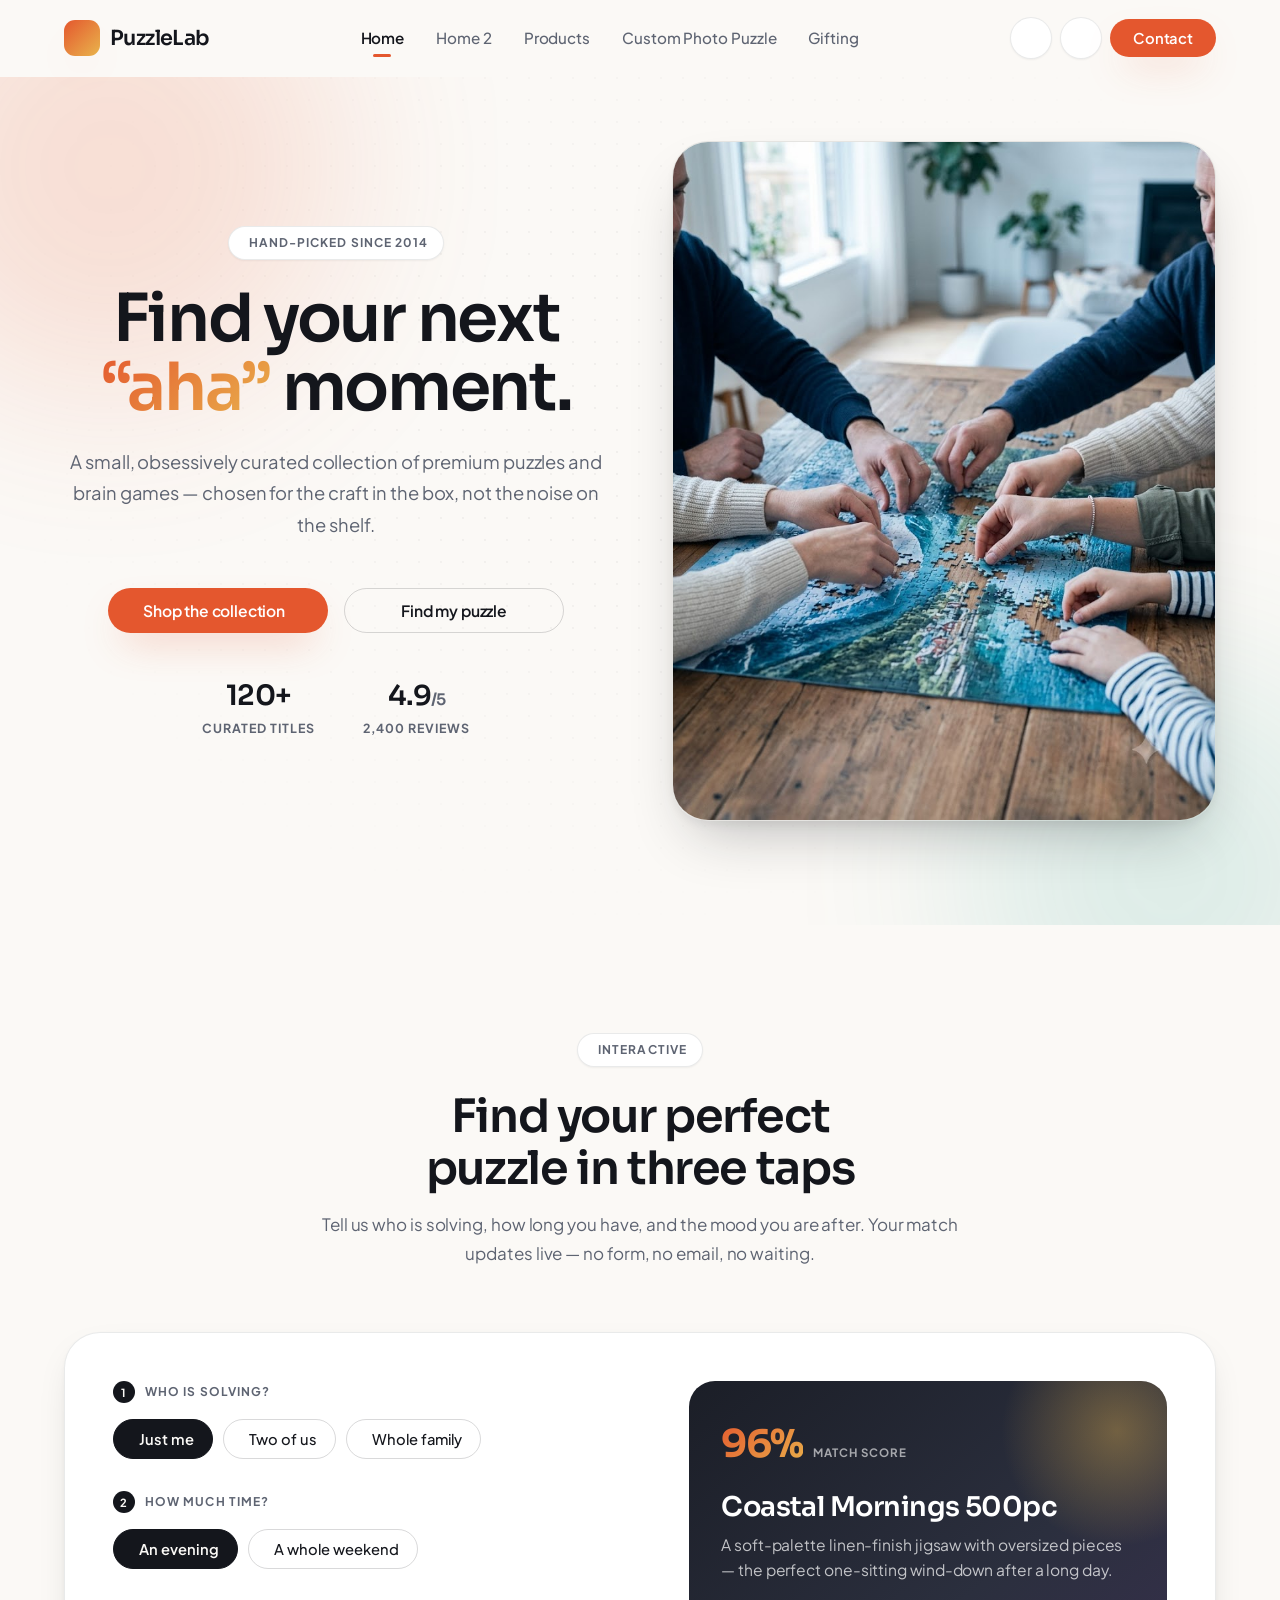
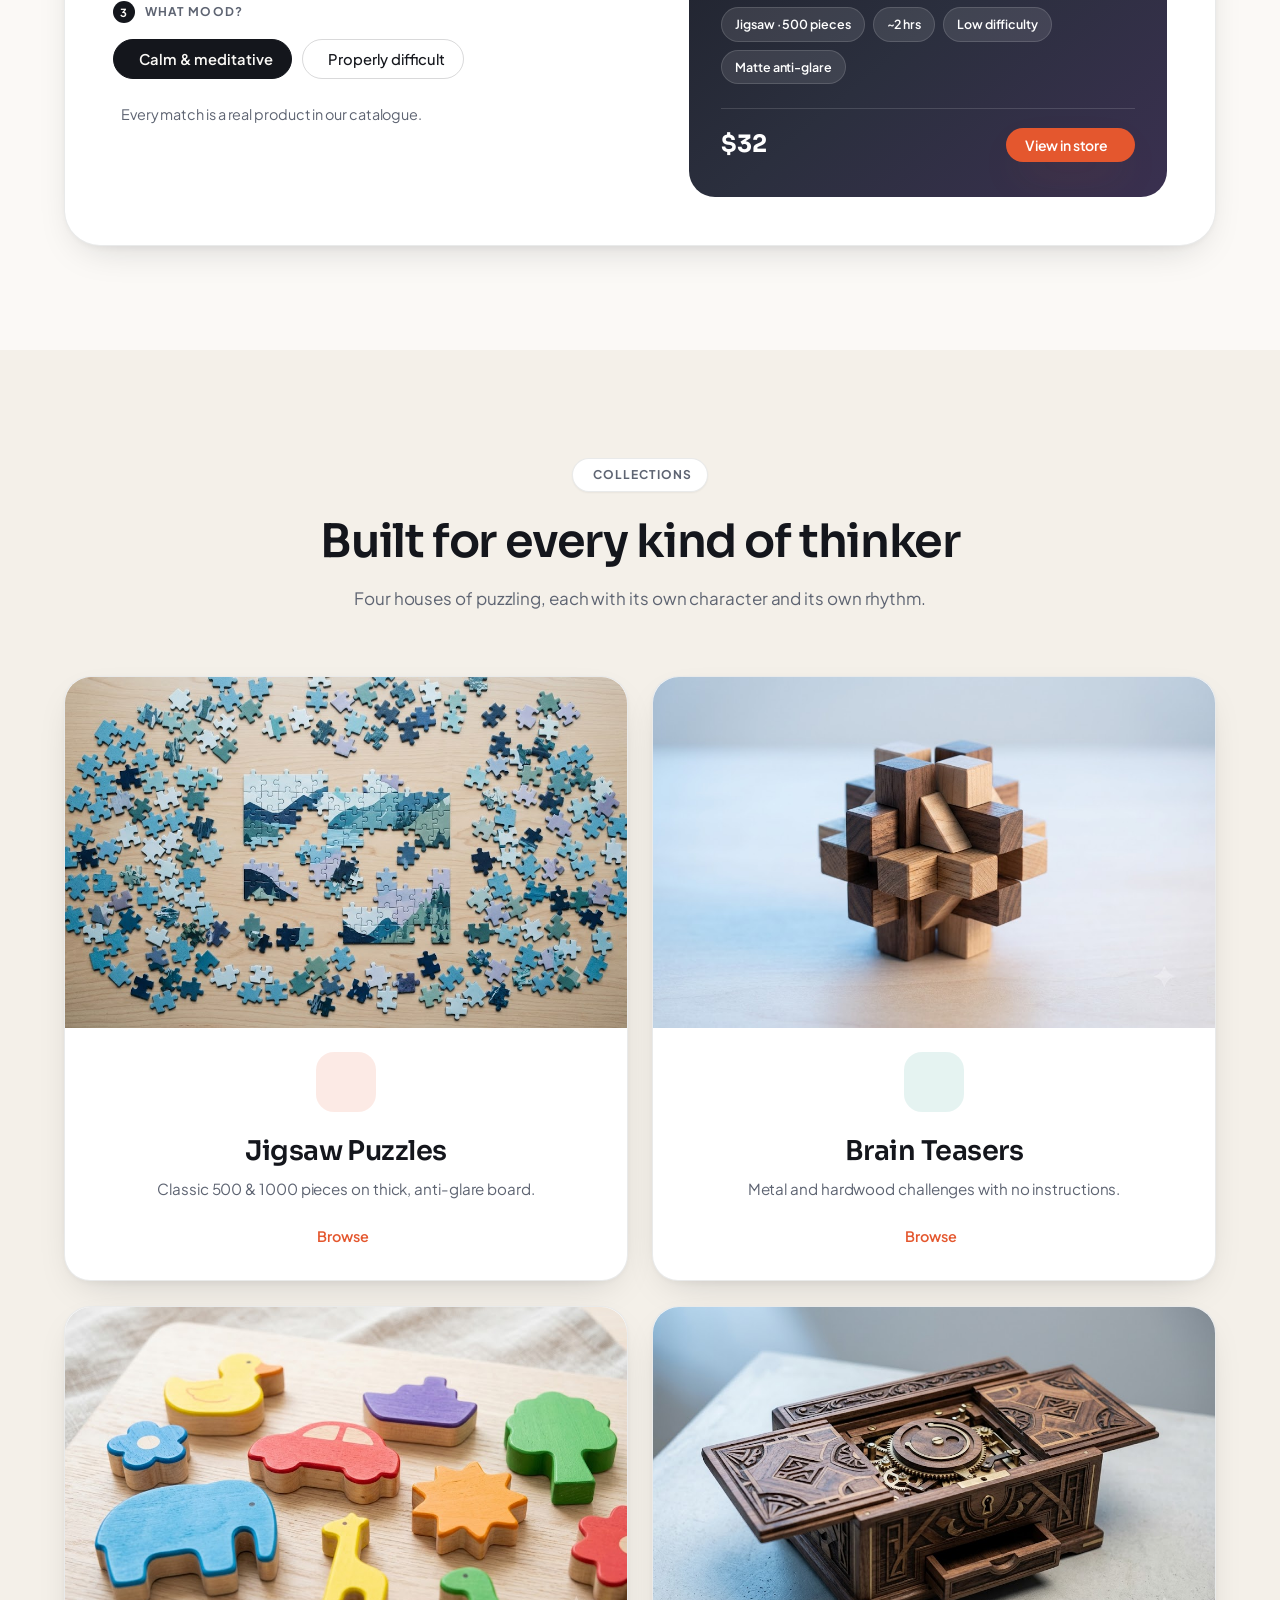
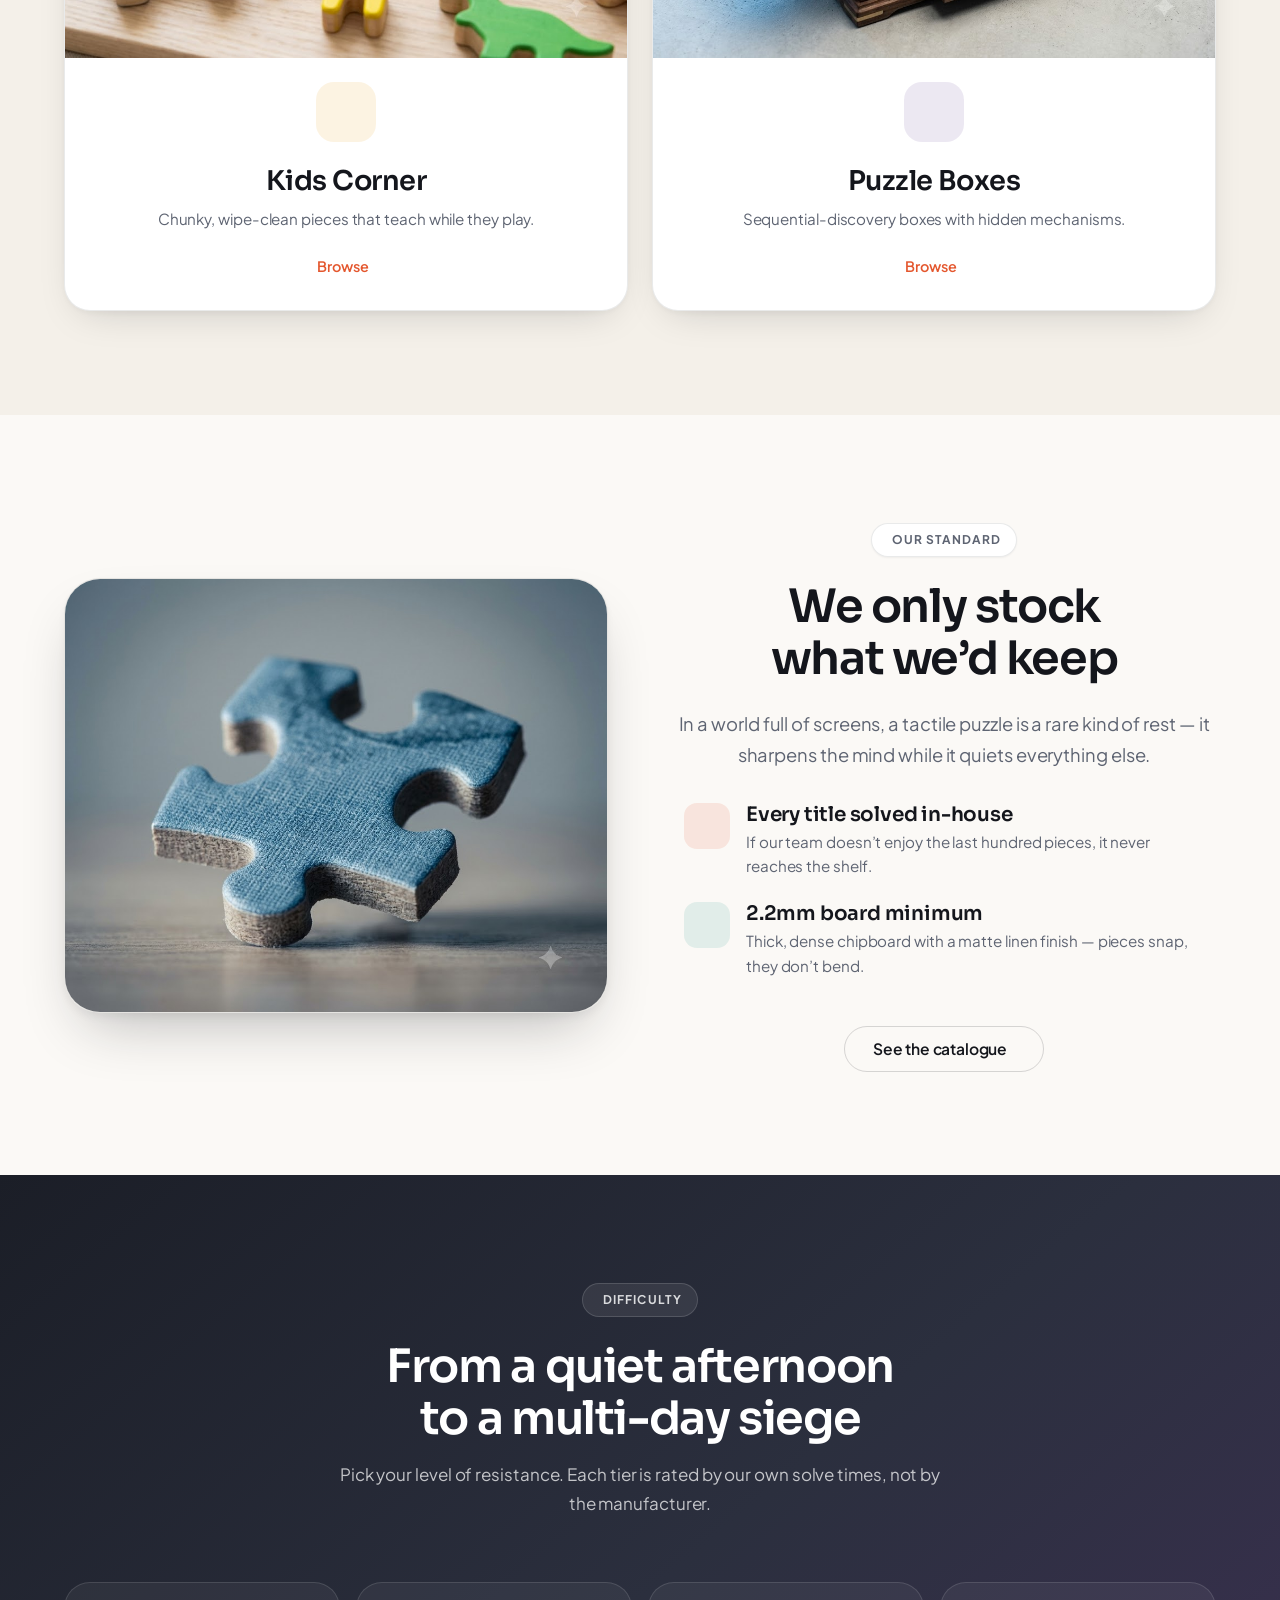
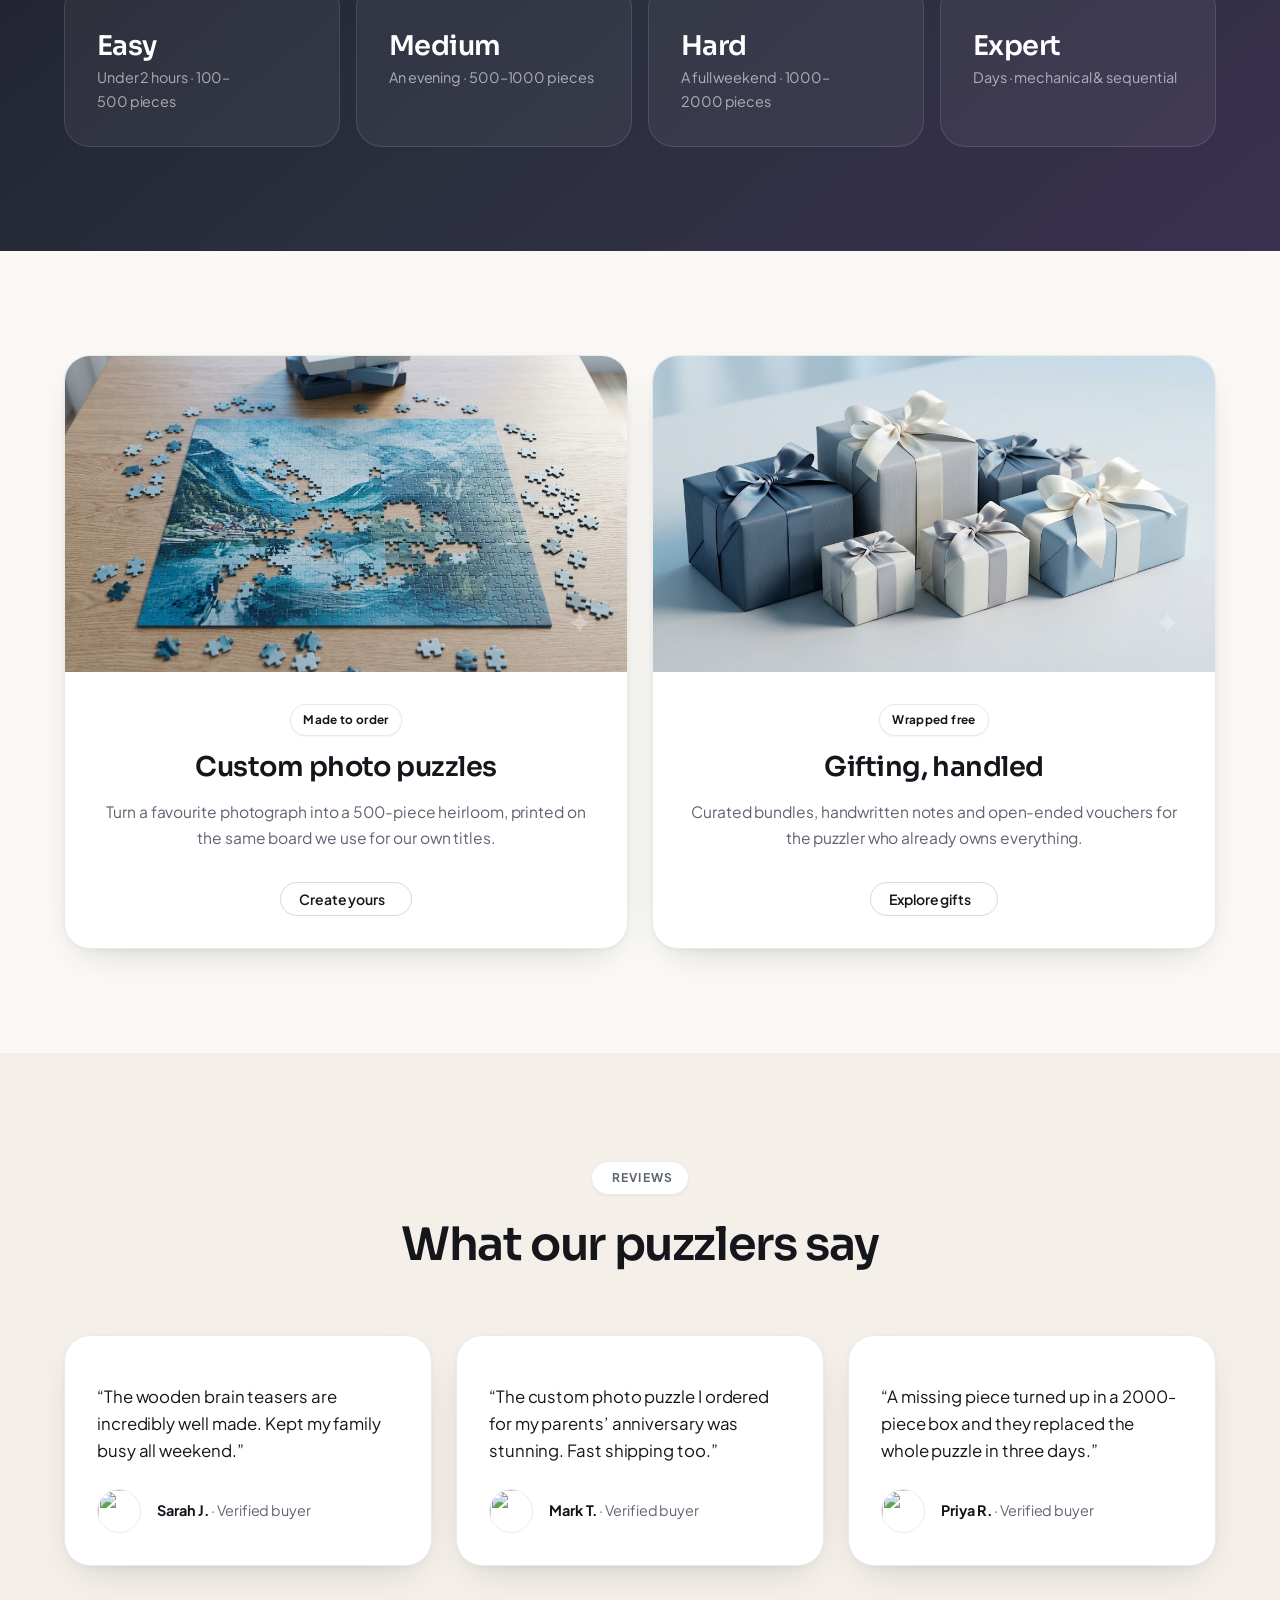
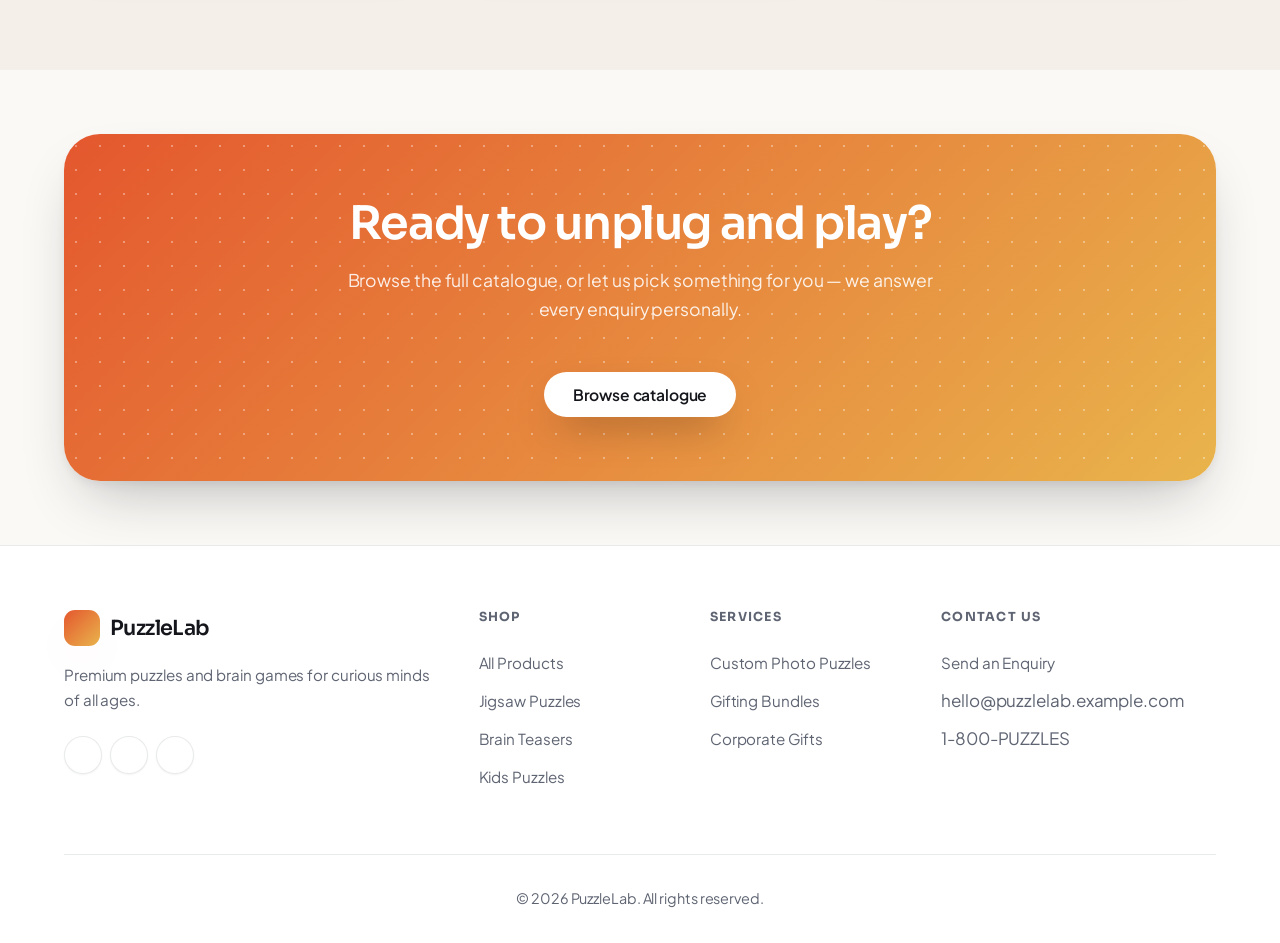
==== index.html @ 3d599d53 "FIRST" ====
<!DOCTYPE html>
<html lang="en">

<head>
  <meta charset="UTF-8">
  <meta name="viewport" content="width=device-width, initial-scale=1.0">
  <title>PuzzleLab | Specialty Puzzles & Brain Games Store</title>
  <meta name="description"
    content="Discover premium puzzles, brain games, and custom photo puzzles at PuzzleLab. Shop by difficulty and category to find your perfect mind-bending challenge.">

  <!-- SEO Structured Data -->
  <script type="application/ld+json">
  {
    "@context": "https://schema.org",
    "@type": "Store",
    "name": "PuzzleLab",
    "description": "Specialty Puzzles & Brain Games Store",
    "url": "https://www.puzzlelab.example.com"
  }
  </script>

  <!-- Icons -->
  <script src="https://unpkg.com/@phosphor-icons/web"></script>

  <!-- Favicon -->
  <link rel="icon" type="image/svg+xml" href="assets/images/favicon.svg">

  <!-- CSS -->
  <link rel="stylesheet" href="assets/css/style.css">
  <link rel="stylesheet" href="assets/css/rtl.css">
</head>

<body>

  <!-- Drawer Overlay -->
  <div class="drawer-overlay"></div>

  <!-- Mobile Drawer -->
  <aside class="drawer">
    <div class="drawer-header">
      <div class="logo">
        <i class="ph-fill ph-puzzle-piece"></i> PuzzleLab
      </div>
      <button class="icon-btn drawer-close" aria-label="Close menu">
        <i class="ph ph-x"></i>
      </button>
    </div>

    <nav class="nav-links drawer-links">
      <a href="index.html" class="nav-link active">Home</a>
      <a href="home2.html" class="nav-link">Home 2</a>
      <a href="products.html" class="nav-link">Products</a>
      <a href="custom-photo-puzzle.html" class="nav-link">Custom Photo Puzzle</a>
      <a href="gifting.html" class="nav-link">Gifting</a>
      <a href="contact.html" class="nav-link">Contact</a>
    </nav>

    <div class="nav-actions drawer-actions">
      <button class="icon-btn theme-toggle" aria-label="Toggle dark mode">
        <i class="ph ph-moon"></i>
      </button>
      <button class="icon-btn rtl-toggle" aria-label="Toggle RTL">
        <i class="ph ph-arrows-left-right"></i>
      </button>
    </div>
  </aside>

  <!-- Header -->
  <header class="header">
    <div class="container nav">
      <a href="index.html" class="logo">
        <i class="ph-fill ph-puzzle-piece"></i> PuzzleLab
      </a>

      <nav class="nav-links">
        <a href="index.html" class="nav-link active">Home</a>
        <a href="home2.html" class="nav-link">Home 2</a>
        <a href="products.html" class="nav-link">Products</a>
        <a href="custom-photo-puzzle.html" class="nav-link">Custom Photo Puzzle</a>
        <a href="gifting.html" class="nav-link">Gifting</a>
      </nav>

      <div class="nav-actions">
        <button class="icon-btn theme-toggle" aria-label="Toggle dark mode">
          <i class="ph ph-moon"></i>
        </button>
        <button class="icon-btn rtl-toggle" aria-label="Toggle RTL">
          <i class="ph ph-arrows-left-right"></i>
        </button>
        <a href="contact.html" class="btn btn-primary nav-btn">Contact</a>
        <button class="icon-btn hamburger" aria-label="Open menu">
          <i class="ph ph-list"></i>
        </button>
      </div>
    </div>
  </header>

  <main>
    <!-- Hero Section -->
    <section class="section hero" style="padding-block: var(--space-8) var(--space-12); overflow: hidden;">
      <div class="hero-glow a"></div>
      <div class="hero-glow b"></div>
      <div class="dot-grid"></div>

      <div class="container"
        style="position: relative; z-index: 1; display: grid; grid-template-columns: repeat(auto-fit, minmax(320px, 1fr)); gap: var(--space-8); align-items: center;">
        <div class="hero-content animate-fade-in-up">
          <span class="eyebrow"><i class="ph-fill ph-sparkle"></i> Hand-picked since 2014</span>
          <h1 style="margin-block-end: var(--space-4);">Find your next <span class="text-grad">&ldquo;aha&rdquo;</span>
            moment.</h1>
          <p class="lead" style="margin-block-end: var(--space-6); max-width: 50ch;">
            A small, obsessively curated collection of premium puzzles and brain games &mdash; chosen for the craft in
            the box, not the noise on the shelf.
          </p>
          <div style="display: flex; gap: var(--space-3); flex-wrap: wrap;">
            <a href="products.html" class="btn btn-primary">Shop the collection <i class="ph ph-arrow-right"></i></a>
            <a href="#finder" class="btn btn-outline">Find my puzzle</a>
          </div>

          <div class="stat-row">
            <div>
              <span class="stat-num">120+</span>
              <span class="stat-label">Curated titles</span>
            </div>
            <div>
              <span class="stat-num">4.9<span style="font-size: 1rem; color: var(--color-text-muted);">/5</span></span>
              <span class="stat-label">2,400 reviews</span>
            </div>
          </div>
        </div>

        <div class="hero-visual animate-fade-in-up delay-2" style="position: relative;">
          <div class="media-frame" style="aspect-ratio: 4/5;">
            <img src="assets/images/hero-family-puzzle-table.jpg"
              alt="A family working together on a jigsaw puzzle at a table">
          </div>

        </div>
      </div>
    </section>

    <!-- INTERACTIVE: Puzzle Match Finder -->
    <section class="section" id="finder">
      <div class="container">
        <div class="section-header reveal">
          <span class="eyebrow"><i class="ph-fill ph-cursor-click"></i> Interactive</span>
          <h2>Find your perfect puzzle in three taps</h2>
          <p>Tell us who is solving, how long you have, and the mood you are after. Your match updates live &mdash; no
            form, no email, no waiting.</p>
        </div>

        <div class="finder reveal" id="puzzleFinder">
          <div>
            <div class="finder-step">
              <div class="finder-step-label"><span class="num">1</span> Who is solving?</div>
              <div class="chip-row" role="group" aria-label="Who is solving">
                <button type="button" class="chip active" data-group="who" data-value="solo" aria-pressed="true"><i
                    class="ph-fill ph-user"></i> Just me</button>
                <button type="button" class="chip" data-group="who" data-value="duo" aria-pressed="false"><i
                    class="ph-fill ph-users-two"></i> Two of us</button>
                <button type="button" class="chip" data-group="who" data-value="family" aria-pressed="false"><i
                    class="ph-fill ph-users-three"></i> Whole family</button>
              </div>
            </div>

            <div class="finder-step">
              <div class="finder-step-label"><span class="num">2</span> How much time?</div>
              <div class="chip-row" role="group" aria-label="How much time">
                <button type="button" class="chip active" data-group="time" data-value="short" aria-pressed="true"><i
                    class="ph-fill ph-timer"></i> An evening</button>
                <button type="button" class="chip" data-group="time" data-value="long" aria-pressed="false"><i
                    class="ph-fill ph-calendar-blank"></i> A whole weekend</button>
              </div>
            </div>

            <div class="finder-step">
              <div class="finder-step-label"><span class="num">3</span> What mood?</div>
              <div class="chip-row" role="group" aria-label="What mood">
                <button type="button" class="chip active" data-group="vibe" data-value="calm" aria-pressed="true"><i
                    class="ph-fill ph-leaf"></i> Calm &amp; meditative</button>
                <button type="button" class="chip" data-group="vibe" data-value="intense" aria-pressed="false"><i
                    class="ph-fill ph-fire"></i> Properly difficult</button>
              </div>
            </div>

            <p style="color: var(--color-text-muted); font-size: 0.9rem; display: flex; align-items: center; gap: 8px;">
              <i class="ph ph-info"></i> Every match is a real product in our catalogue.
            </p>
          </div>

          <div class="finder-result" id="finderResult" aria-live="polite"></div>
        </div>
      </div>
    </section>

    <!-- Featured Collections -->
    <section class="section band-soft">
      <div class="container">
        <div class="section-header reveal">
          <span class="eyebrow"><i class="ph-fill ph-squares-four"></i> Collections</span>
          <h2>Built for every kind of thinker</h2>
          <p>Four houses of puzzling, each with its own character and its own rhythm.</p>
        </div>
        <div class="grid-4 grid-4-wide">

          <a href="products.html" class="card collection-card reveal">
            <span class="card-media"><img src="assets/images/collection-jigsaw-pieces-table.jpg"
                alt="Jigsaw puzzle pieces spread across a table" loading="lazy"></span>
            <span class="icon-tile"><i class="ph-fill ph-puzzle-piece"></i></span>
            <h3>Jigsaw Puzzles</h3>
            <p style="color: var(--color-text-muted); font-size: 0.95rem;">Classic 500 &amp; 1000 pieces on thick,
              anti-glare board.</p>
            <span class="card-cta">Browse <i class="ph-bold ph-arrow-right"></i></span>
          </a>

          <a href="products.html" class="card collection-card reveal">
            <span class="card-media"><img src="assets/images/collection-wooden-brain-teaser.jpg"
                alt="A wooden brain teaser puzzle" loading="lazy"></span>
            <span class="icon-tile teal"><i class="ph-fill ph-cube"></i></span>
            <h3>Brain Teasers</h3>
            <p style="color: var(--color-text-muted); font-size: 0.95rem;">Metal and hardwood challenges with no
              instructions.</p>
            <span class="card-cta">Browse <i class="ph-bold ph-arrow-right"></i></span>
          </a>

          <a href="products.html" class="card collection-card reveal">
            <span class="card-media"><img src="assets/images/collection-kids-chunky-puzzle.jpg"
                alt="A child playing with chunky wooden puzzle pieces" loading="lazy"></span>
            <span class="icon-tile gold"><i class="ph-fill ph-baby"></i></span>
            <h3>Kids Corner</h3>
            <p style="color: var(--color-text-muted); font-size: 0.95rem;">Chunky, wipe-clean pieces that teach while
              they play.</p>
            <span class="card-cta">Browse <i class="ph-bold ph-arrow-right"></i></span>
          </a>

          <a href="products.html" class="card collection-card reveal">
            <span class="card-media"><img src="assets/images/collection-puzzle-box-mechanism.jpg"
                alt="A wooden puzzle box with a hidden mechanism" loading="lazy"></span>
            <span class="icon-tile violet"><i class="ph-fill ph-lock-key"></i></span>
            <h3>Puzzle Boxes</h3>
            <p style="color: var(--color-text-muted); font-size: 0.95rem;">Sequential-discovery boxes with hidden
              mechanisms.</p>
            <span class="card-cta">Browse <i class="ph-bold ph-arrow-right"></i></span>
          </a>

        </div>
      </div>
    </section>

    <!-- Brand Story -->
    <section class="section">
      <div class="container story-grid">
        <div class="media-frame reveal" style="aspect-ratio: 5/4;">
          <img src="assets/images/story-puzzle-piece-closeup.jpg" alt="Close-up of a wooden puzzle piece">
        </div>
        <div class="story-content reveal">
          <span class="eyebrow"><i class="ph-fill ph-heart"></i> Our standard</span>
          <h2 style="margin-block-end: var(--space-4);">We only stock what we&rsquo;d keep</h2>
          <p class="lead" style="margin-block-end: var(--space-5);">
            In a world full of screens, a tactile puzzle is a rare kind of rest &mdash; it sharpens the mind while it
            quiets everything else.
          </p>
          <ul class="spec-list" style="margin-block-end: var(--space-6);">
            <li class="spec-item">
              <span class="icon-tile"><i class="ph-fill ph-magnifying-glass"></i></span>
              <div>
                <h4>Every title solved in-house</h4>
                <p>If our team doesn&rsquo;t enjoy the last hundred pieces, it never reaches the shelf.</p>
              </div>
            </li>
            <li class="spec-item">
              <span class="icon-tile teal"><i class="ph-fill ph-stack"></i></span>
              <div>
                <h4>2.2mm board minimum</h4>
                <p>Thick, dense chipboard with a matte linen finish &mdash; pieces snap, they don&rsquo;t bend.</p>
              </div>
            </li>
          </ul>
          <a href="products.html" class="btn btn-outline">See the catalogue <i class="ph ph-arrow-right"></i></a>
        </div>
      </div>
    </section>

    <!-- Shop by Difficulty -->
    <section class="section band-ink">
      <div class="container">
        <div class="section-header reveal">
          <span class="eyebrow"><i class="ph-fill ph-gauge"></i> Difficulty</span>
          <h2>From a quiet afternoon to a multi-day siege</h2>
          <p>Pick your level of resistance. Each tier is rated by our own solve times, not by the manufacturer.</p>
        </div>

        <div class="grid-4" style="--grid-gap: var(--space-3);">
          <a href="products.html" class="reveal"
            style="display: block; padding: var(--space-5); border-radius: var(--radius-lg); background: rgba(255,255,255,0.05); border: 1px solid rgba(255,255,255,0.12); transition: all var(--transition-fast);">
            <div style="display: flex; gap: 4px; color: var(--color-accent); margin-block-end: var(--space-3);">
              <i class="ph-fill ph-star"></i><i class="ph ph-star"></i><i class="ph ph-star"></i>
            </div>
            <h3 style="color: #fff; margin-block-end: 4px;">Easy</h3>
            <p style="color: rgba(255,255,255,0.6); font-size: 0.9rem;">Under 2 hours &middot; 100&ndash;500 pieces</p>
          </a>
          <a href="products.html" class="reveal"
            style="display: block; padding: var(--space-5); border-radius: var(--radius-lg); background: rgba(255,255,255,0.05); border: 1px solid rgba(255,255,255,0.12); transition: all var(--transition-fast);">
            <div style="display: flex; gap: 4px; color: var(--color-accent); margin-block-end: var(--space-3);">
              <i class="ph-fill ph-star"></i><i class="ph-fill ph-star"></i><i class="ph ph-star"></i>
            </div>
            <h3 style="color: #fff; margin-block-end: 4px;">Medium</h3>
            <p style="color: rgba(255,255,255,0.6); font-size: 0.9rem;">An evening &middot; 500&ndash;1000 pieces</p>
          </a>
          <a href="products.html" class="reveal"
            style="display: block; padding: var(--space-5); border-radius: var(--radius-lg); background: rgba(255,255,255,0.05); border: 1px solid rgba(255,255,255,0.12); transition: all var(--transition-fast);">
            <div style="display: flex; gap: 4px; color: var(--color-accent); margin-block-end: var(--space-3);">
              <i class="ph-fill ph-star"></i><i class="ph-fill ph-star"></i><i class="ph-fill ph-star"></i>
            </div>
            <h3 style="color: #fff; margin-block-end: 4px;">Hard</h3>
            <p style="color: rgba(255,255,255,0.6); font-size: 0.9rem;">A full weekend &middot; 1000&ndash;2000 pieces
            </p>
          </a>
          <a href="products.html" class="reveal"
            style="display: block; padding: var(--space-5); border-radius: var(--radius-lg); background: rgba(255,255,255,0.05); border: 1px solid rgba(255,255,255,0.12); transition: all var(--transition-fast);">
            <div style="display: flex; gap: 4px; color: var(--color-primary); margin-block-end: var(--space-3);">
              <i class="ph-fill ph-fire"></i><i class="ph-fill ph-fire"></i><i class="ph-fill ph-fire"></i>
            </div>
            <h3 style="color: #fff; margin-block-end: 4px;">Expert</h3>
            <p style="color: rgba(255,255,255,0.6); font-size: 0.9rem;">Days &middot; mechanical &amp; sequential</p>
          </a>
        </div>
      </div>
    </section>

    <!-- Custom Photo & Gifting Teasers -->
    <section class="section">
      <div class="container"
        style="display: grid; grid-template-columns: repeat(auto-fit, minmax(300px, 1fr)); gap: var(--space-4);">

        <div class="card reveal" style="align-items: center; text-align: center; padding: 0; overflow: hidden;">
          <img src="assets/images/teaser-custom-photo-puzzle-table.jpg" alt="A custom photo puzzle laid out on a table"
            style="width: 100%; aspect-ratio: 16/9; object-fit: cover;">
          <div
            style="padding: var(--space-5); display: flex; flex-direction: column; align-items: center; flex-grow: 1; width: 100%;">
            <span class="badge" style="margin-block-end: var(--space-3);">Made to order</span>
            <h3>Custom photo puzzles</h3>
            <p
              style="color: var(--color-text-muted); margin-block: var(--space-2) var(--space-5); font-size: 0.975rem;">
              Turn a favourite photograph into a 500-piece heirloom, printed on the same board we use for our own
              titles.</p>
            <a href="custom-photo-puzzle.html" class="btn btn-outline btn-sm"
              style="margin-block-start: auto; align-self: center;">Create yours <i class="ph ph-arrow-right"></i></a>
          </div>
        </div>

        <div class="card reveal" style="align-items: center; text-align: center; padding: 0; overflow: hidden;">
          <img src="assets/images/teaser-gift-boxes-ribbon.jpg" alt="Wrapped gift boxes with ribbon"
            style="width: 100%; aspect-ratio: 16/9; object-fit: cover;">
          <div
            style="padding: var(--space-5); display: flex; flex-direction: column; align-items: center; flex-grow: 1; width: 100%;">
            <span class="badge" style="margin-block-end: var(--space-3);">Wrapped free</span>
            <h3>Gifting, handled</h3>
            <p
              style="color: var(--color-text-muted); margin-block: var(--space-2) var(--space-5); font-size: 0.975rem;">
              Curated bundles, handwritten notes and open-ended vouchers for the puzzler who already owns everything.
            </p>
            <a href="gifting.html" class="btn btn-outline btn-sm"
              style="margin-block-start: auto; align-self: center;">Explore gifts <i class="ph ph-arrow-right"></i></a>
          </div>
        </div>

      </div>
    </section>

    <!-- Testimonials -->
    <section class="section band-soft">
      <div class="container">
        <div class="section-header reveal">
          <span class="eyebrow"><i class="ph-fill ph-chat-circle-text"></i> Reviews</span>
          <h2>What our puzzlers say</h2>
        </div>
        <div class="grid-3" style="--grid-gap: var(--space-4);">
          <figure class="card reveal" style="align-items: flex-start; text-align: start;">
            <div style="display: flex; gap: 3px; color: var(--color-accent); margin-block-end: var(--space-3);">
              <i class="ph-fill ph-star"></i><i class="ph-fill ph-star"></i><i class="ph-fill ph-star"></i><i
                class="ph-fill ph-star"></i><i class="ph-fill ph-star"></i>
            </div>
            <blockquote style="font-size: 1.05rem; line-height: 1.6; margin-block-end: var(--space-4);">&ldquo;The
              wooden brain teasers are incredibly well made. Kept my family busy all weekend.&rdquo;</blockquote>
            <figcaption class="review-caption"><img class="review-avatar"
                src="https://images.unsplash.com/photo-1494790108377-be9c29b29330?ixlib=rb-4.0.3&auto=format&fit=facearea&facepad=3&w=160&h=160&q=80"
                alt="" loading="lazy"><span><strong style="color: var(--color-text);">Sarah J.</strong> &middot;
                Verified buyer</span></figcaption>
          </figure>
          <figure class="card reveal" style="align-items: flex-start; text-align: start;">
            <div style="display: flex; gap: 3px; color: var(--color-accent); margin-block-end: var(--space-3);">
              <i class="ph-fill ph-star"></i><i class="ph-fill ph-star"></i><i class="ph-fill ph-star"></i><i
                class="ph-fill ph-star"></i><i class="ph-fill ph-star"></i>
            </div>
            <blockquote style="font-size: 1.05rem; line-height: 1.6; margin-block-end: var(--space-4);">&ldquo;The
              custom photo puzzle I ordered for my parents&rsquo; anniversary was stunning. Fast shipping too.&rdquo;
            </blockquote>
            <figcaption class="review-caption"><img class="review-avatar"
                src="https://images.unsplash.com/photo-1500648767791-00dcc994a43e?ixlib=rb-4.0.3&auto=format&fit=facearea&facepad=3&w=160&h=160&q=80"
                alt="" loading="lazy"><span><strong style="color: var(--color-text);">Mark T.</strong> &middot; Verified
                buyer</span></figcaption>
          </figure>
          <figure class="card reveal" style="align-items: flex-start; text-align: start;">
            <div style="display: flex; gap: 3px; color: var(--color-accent); margin-block-end: var(--space-3);">
              <i class="ph-fill ph-star"></i><i class="ph-fill ph-star"></i><i class="ph-fill ph-star"></i><i
                class="ph-fill ph-star"></i><i class="ph-fill ph-star-half"></i>
            </div>
            <blockquote style="font-size: 1.05rem; line-height: 1.6; margin-block-end: var(--space-4);">&ldquo;A missing
              piece turned up in a 2000-piece box and they replaced the whole puzzle in three days.&rdquo;</blockquote>
            <figcaption class="review-caption"><img class="review-avatar"
                src="https://images.unsplash.com/photo-1534528741775-53994a69daeb?ixlib=rb-4.0.3&auto=format&fit=facearea&facepad=3&w=160&h=160&q=80"
                alt="" loading="lazy"><span><strong style="color: var(--color-text);">Priya R.</strong> &middot;
                Verified buyer</span></figcaption>
          </figure>
        </div>
      </div>
    </section>

    <!-- CTA Band -->
    <section class="section" style="padding-block: var(--space-8);">
      <div class="container reveal">
        <div
          style="background: var(--grad-primary); border-radius: var(--radius-xl); padding: var(--space-8) var(--space-6); text-align: center; position: relative; overflow: hidden; box-shadow: var(--shadow-hover);">
          <div class="puzzle-grid-overlay"></div>
          <div style="position: relative; z-index: 1; max-width: 620px; margin-inline: auto;">
            <h2 style="color: #fff; margin-block-end: var(--space-3);">Ready to unplug and play?</h2>
            <p style="color: rgba(255,255,255,0.88); margin-block-end: var(--space-6); font-size: 1.1rem;">Browse the
              full catalogue, or let us pick something for you &mdash; we answer every enquiry personally.</p>
            <div style="display: flex; gap: var(--space-3); justify-content: center; flex-wrap: wrap;">
              <a href="products.html" class="btn btn-light">Browse catalogue</a>


            </div>
          </div>
        </div>
      </div>
    </section>
  </main>

  <!-- Footer -->
  <footer class="footer">
    <div class="container">
      <div class="footer-grid">
        <div class="footer-col">
          <a href="index.html" class="logo" style="margin-block-end: var(--space-3);">
            <i class="ph-fill ph-puzzle-piece"></i> PuzzleLab
          </a>
          <p style="color: var(--color-text-muted); margin-block-end: var(--space-4); font-size: 0.95rem;">Premium
            puzzles and brain games for curious minds of all ages.</p>
          <div class="footer-social" style="display: flex; gap: var(--space-2);">
            <a href="#" class="icon-btn" style="width: 38px; height: 38px; font-size: 1.05rem;"
              aria-label="Instagram"><i class="ph ph-instagram-logo"></i></a>
            <a href="#" class="icon-btn" style="width: 38px; height: 38px; font-size: 1.05rem;" aria-label="Facebook"><i
                class="ph ph-facebook-logo"></i></a>
            <a href="#" class="icon-btn" style="width: 38px; height: 38px; font-size: 1.05rem;" aria-label="X"><i
                class="ph ph-x-logo"></i></a>
          </div>
        </div>

        <div class="footer-col">
          <h4>Shop</h4>
          <ul class="footer-links">
            <li><a href="products.html">All Products</a></li>
            <li><a href="products.html">Jigsaw Puzzles</a></li>
            <li><a href="products.html">Brain Teasers</a></li>
            <li><a href="products.html">Kids Puzzles</a></li>
          </ul>
        </div>

        <div class="footer-col">
          <h4>Services</h4>
          <ul class="footer-links">
            <li><a href="custom-photo-puzzle.html">Custom Photo Puzzles</a></li>
            <li><a href="gifting.html">Gifting Bundles</a></li>
            <li><a href="gifting.html">Corporate Gifts</a></li>
          </ul>
        </div>

        <div class="footer-col">
          <h4>Contact Us</h4>
          <ul class="footer-links">
            <li><a href="contact.html">Send an Enquiry</a></li>
            <li style="color: var(--color-text-muted);"><i class="ph ph-envelope-simple"></i>
              hello@puzzlelab.example.com</li>
            <li style="color: var(--color-text-muted);"><i class="ph ph-phone"></i> 1-800-PUZZLES</li>
          </ul>
        </div>
      </div>

      <div class="footer-bottom">
        <p>&copy; 2026 PuzzleLab. All rights reserved.</p>
      </div>
    </div>
  </footer>

  <!-- Back to top -->
  <button type="button" class="back-to-top" id="backToTop" aria-label="Back to top" title="Back to top">
    <i class="ph-bold ph-arrow-up"></i>
  </button>

  <!-- JS -->
  <script src="assets/js/main.js"></script>
</body>

</html>
---- assets/css/style.css ----
@import url('https://fonts.googleapis.com/css2?family=Sora:wght@400;500;600;700&family=Plus+Jakarta+Sans:wght@300;400;500;600;700&display=swap');

/* ==================================================
   Design Tokens
   ================================================== */
:root {
  /* Brand */
  --color-primary: #E4572E;
  --color-primary-hover: #CF4823;
  --color-primary-soft: rgba(228, 87, 46, 0.12);
  --color-secondary: #2A9D8F;
  --color-secondary-soft: rgba(42, 157, 143, 0.12);
  --color-accent: #E9B44C;
  --color-accent-soft: rgba(233, 180, 76, 0.16);
  --color-violet: #6B4E9E;

  /* Surfaces */
  --color-bg: #FBF9F6;
  --color-bg-alt: #F4F0E9;
  --color-surface: #FFFFFF;
  --color-surface-2: #FFFDFA;
  --color-text: #14161C;
  --color-text-muted: #5E6472;
  --color-border: rgba(20, 22, 28, 0.09);
  --color-border-strong: rgba(20, 22, 28, 0.16);
  --color-error: #D1495B;
  --color-success: #2A9D8F;

  /* Effects */
  --grad-primary: linear-gradient(135deg, #E4572E 0%, #E9B44C 100%);
  --grad-cool: linear-gradient(135deg, #2A9D8F 0%, #6B4E9E 100%);
  --grad-ink: linear-gradient(140deg, #1B1E27 0%, #2B2F3E 55%, #3A3050 100%);
  --glass: rgba(255, 255, 255, 0.72);
  --glass-border: rgba(255, 255, 255, 0.55);
  --grain: radial-gradient(circle at 1px 1px, rgba(20, 22, 28, 0.045) 1px, transparent 0);

  /* Typography */
  --font-heading: 'Sora', sans-serif;
  --font-body: 'Plus Jakarta Sans', sans-serif;

  /* Spacing */
  --space-1: 4px;
  --space-2: 8px;
  --space-3: 16px;
  --space-4: 24px;
  --space-5: 32px;
  --space-6: 48px;
  --space-8: 64px;
  --space-12: 104px;

  /* Radius */
  --radius-sm: 10px;
  --radius-md: 18px;
  --radius-lg: 26px;
  --radius-xl: 36px;
  --radius-full: 9999px;

  /* Shadows */
  --shadow-xs: 0 1px 2px rgba(20, 22, 28, 0.05);
  --shadow-soft: 0 2px 6px rgba(20, 22, 28, 0.04), 0 14px 40px -18px rgba(20, 22, 28, 0.22);
  --shadow-hover: 0 4px 10px rgba(20, 22, 28, 0.05), 0 28px 60px -22px rgba(20, 22, 28, 0.3);
  --shadow-glow: 0 18px 40px -14px rgba(228, 87, 46, 0.4);

  /* Motion */
  --transition-fast: 0.2s cubic-bezier(0.4, 0, 0.2, 1);
  --transition-normal: 0.36s cubic-bezier(0.4, 0, 0.2, 1);
  --ease-out-expo: cubic-bezier(0.16, 1, 0.3, 1);
}

[data-theme="dark"] {
  --color-bg: #0E1014;
  --color-bg-alt: #14171D;
  --color-surface: #171A21;
  --color-surface-2: #1D212A;
  --color-text: #F2F4F8;
  --color-text-muted: #9AA3B4;
  --color-border: rgba(255, 255, 255, 0.09);
  --color-border-strong: rgba(255, 255, 255, 0.18);
  --color-primary: #FF7A4D;
  --color-primary-hover: #FF8F68;
  --color-primary-soft: rgba(255, 122, 77, 0.16);
  --color-secondary: #3FC0AF;
  --color-secondary-soft: rgba(63, 192, 175, 0.16);
  --color-accent: #F3C669;
  --color-accent-soft: rgba(243, 198, 105, 0.16);
  --glass: rgba(20, 23, 29, 0.72);
  --glass-border: rgba(255, 255, 255, 0.08);
  --grad-ink: linear-gradient(140deg, #14171D 0%, #1B2030 55%, #241E36 100%);
  --grain: radial-gradient(circle at 1px 1px, rgba(255, 255, 255, 0.045) 1px, transparent 0);
  --shadow-soft: 0 2px 6px rgba(0, 0, 0, 0.3), 0 16px 40px -18px rgba(0, 0, 0, 0.75);
  --shadow-hover: 0 4px 10px rgba(0, 0, 0, 0.35), 0 30px 60px -22px rgba(0, 0, 0, 0.85);
  --shadow-glow: 0 18px 40px -14px rgba(255, 122, 77, 0.35);
}

/* ==================================================
   Base
   ================================================== */
*, *::before, *::after {
  box-sizing: border-box;
  margin: 0;
  padding: 0;
}

html {
  scroll-behavior: smooth;
  -webkit-text-size-adjust: 100%;
}

body {
  font-family: var(--font-body);
  background-color: var(--color-bg);
  color: var(--color-text);
  line-height: 1.65;
  font-size: 1.0625rem;
  font-weight: 400;
  letter-spacing: -0.005em;
  -webkit-font-smoothing: antialiased;
  -moz-osx-font-smoothing: grayscale;
  overflow-x: hidden;
  transition: background-color var(--transition-normal), color var(--transition-normal);
}

::selection {
  background: var(--color-primary);
  color: #fff;
}

:focus-visible {
  outline: 2px solid var(--color-secondary);
  outline-offset: 3px;
  border-radius: 4px;
}

/* Typography */
h1, h2, h3, h4, h5, h6 {
  font-family: var(--font-heading);
  color: var(--color-text);
  line-height: 1.15;
  text-wrap: balance;
}

h1 { font-size: clamp(2.6rem, 5.2vw, 4.15rem); font-weight: 600; letter-spacing: -0.035em; line-height: 1.04; }
h2 { font-size: clamp(2rem, 3.6vw, 3rem); font-weight: 600; letter-spacing: -0.03em; line-height: 1.12; }
h3 { font-size: clamp(1.35rem, 2.2vw, 1.7rem); font-weight: 600; letter-spacing: -0.02em; }
h4, h5, h6 { font-size: clamp(1.05rem, 1.6vw, 1.25rem); font-weight: 600; letter-spacing: -0.01em; }

p { text-wrap: pretty; }

a {
  color: inherit;
  text-decoration: none;
  transition: color var(--transition-fast);
}

img {
  max-width: 100%;
  height: auto;
  display: block;
}

/* ==================================================
   Layout
   ================================================== */
.container {
  width: 100%;
  max-width: 1200px;
  margin-inline: auto;
  padding-inline: var(--space-4);
}

.section {
  padding-block: var(--space-12);
  position: relative;
}

/* Section headers */
.section-header {
  text-align: center;
  margin-block-end: var(--space-8);
  max-width: 680px;
  margin-inline: auto;
}

.section-header h2 {
  margin-block-end: var(--space-3);
  position: relative;
  display: block;
}

.section-header h2::after { content: none; }

.section-header p {
  color: var(--color-text-muted);
  font-size: 1.0625rem;
  line-height: 1.7;
}

/* Eyebrow label */
.eyebrow {
  display: inline-flex;
  align-items: center;
  gap: var(--space-2);
  padding: 6px 15px 6px 12px;
  border-radius: var(--radius-full);
  background-color: var(--color-surface);
  border: 1px solid var(--color-border);
  box-shadow: var(--shadow-xs);
  color: var(--color-text-muted);
  font-size: 0.75rem;
  font-weight: 700;
  letter-spacing: 0.09em;
  text-transform: uppercase;
  margin-block-end: var(--space-4);
}

.eyebrow i { color: var(--color-primary); font-size: 1rem; }

.text-grad {
  background: var(--grad-primary);
  -webkit-background-clip: text;
  background-clip: text;
  color: transparent;
}

.lead {
  font-size: 1.15rem;
  color: var(--color-text-muted);
  line-height: 1.7;
  font-weight: 400;
}

/* Bands */
.band-soft { background-color: var(--color-bg-alt); }

.band-ink {
  background: var(--grad-ink);
  color: #fff;
}
.band-ink h1, .band-ink h2, .band-ink h3, .band-ink h4 { color: #fff; }
.band-ink p { color: rgba(255, 255, 255, 0.72); }
.band-ink .eyebrow {
  background: rgba(255, 255, 255, 0.08);
  border-color: rgba(255, 255, 255, 0.14);
  color: rgba(255, 255, 255, 0.82);
  box-shadow: none;
}
.band-ink .eyebrow i { color: var(--color-accent); }

/* ==================================================
   Buttons
   ================================================== */
.btn {
  display: inline-flex;
  align-items: center;
  justify-content: center;
  gap: var(--space-2);
  padding: 14px 28px;
  border-radius: var(--radius-full);
  font-family: var(--font-body);
  font-weight: 600;
  font-size: 0.975rem;
  letter-spacing: -0.01em;
  line-height: 1;
  cursor: pointer;
  border: 1px solid transparent;
  transition: transform var(--transition-fast), box-shadow var(--transition-fast),
              background-color var(--transition-fast), color var(--transition-fast), border-color var(--transition-fast);
  text-align: center;
  white-space: nowrap;
}

.btn i { font-size: 1.15em; transition: transform var(--transition-fast); }
.btn:hover i.ph-arrow-right { transform: translateX(3px); }
.btn:active { transform: translateY(0) scale(0.985); }

.btn-primary {
  background-color: var(--color-primary);
  color: #fff;
  box-shadow: var(--shadow-glow);
}

.btn-primary:hover {
  background-color: var(--color-primary-hover);
  transform: translateY(-2px);
  box-shadow: 0 22px 46px -14px rgba(228, 87, 46, 0.5);
}

.btn-secondary {
  background-color: var(--color-secondary);
  color: #fff;
  box-shadow: 0 18px 40px -14px rgba(42, 157, 143, 0.45);
}

.btn-secondary:hover {
  background-color: #23867B;
  transform: translateY(-2px);
}

.btn-outline {
  background-color: transparent;
  color: var(--color-text);
  border: 1px solid var(--color-border-strong);
}

.btn-outline:hover {
  border-color: var(--color-text);
  background-color: var(--color-surface);
  transform: translateY(-2px);
  box-shadow: var(--shadow-soft);
}

.btn-ghost {
  background: transparent;
  color: var(--color-text);
  padding-inline: var(--space-3);
}
.btn-ghost:hover { color: var(--color-primary); }

.btn-light {
  background-color: #fff;
  color: #14161C;
  box-shadow: 0 18px 40px -16px rgba(0, 0, 0, 0.5);
}
.btn-light:hover { transform: translateY(-2px); background-color: #fff; }

.btn-sm { padding: 9px 18px; font-size: 0.875rem; }

/* ==================================================
   Cards
   ================================================== */
.card {
  background-color: var(--color-surface);
  border: 1px solid var(--color-border);
  border-radius: var(--radius-lg);
  padding: var(--space-5);
  box-shadow: var(--shadow-soft);
  display: flex;
  flex-direction: column;
  align-items: center;
  text-align: center;
  position: relative;
  isolation: isolate;
  transition: transform var(--transition-normal), box-shadow var(--transition-normal), border-color var(--transition-normal);
  height: 100%;
}

.card:hover {
  transform: translateY(-6px);
  box-shadow: var(--shadow-hover);
  border-color: var(--color-border-strong);
}

.card h3 { margin-block-end: var(--space-2); }

/* Badges */
.badge {
  display: inline-flex;
  align-items: center;
  gap: 5px;
  padding: 5px 12px;
  border-radius: var(--radius-full);
  font-size: 0.74rem;
  font-weight: 700;
  letter-spacing: 0.03em;
  background: var(--color-surface);
  color: var(--color-text);
  border: 1px solid var(--color-border);
  box-shadow: var(--shadow-xs);
}

.badge-hot { background: var(--color-primary); color: #fff; border-color: transparent; }

/* Icon tile */
.icon-tile {
  width: 60px;
  height: 60px;
  border-radius: var(--radius-md);
  display: inline-flex;
  align-items: center;
  justify-content: center;
  font-size: 1.7rem;
  background: var(--color-primary-soft);
  color: var(--color-primary);
  margin-block-end: var(--space-4);
  flex-shrink: 0;
}
.icon-tile.teal { background: var(--color-secondary-soft); color: var(--color-secondary); }
.icon-tile.gold { background: var(--color-accent-soft); color: #B98812; }
.icon-tile.violet { background: rgba(107, 78, 158, 0.13); color: var(--color-violet); }
[data-theme="dark"] .icon-tile.gold { color: var(--color-accent); }
[data-theme="dark"] .icon-tile.violet { background: rgba(160, 130, 220, 0.16); color: #B39BE8; }

/* ==================================================
   Header / Navigation
   ================================================== */
.header {
  position: sticky;
  inset-block-start: 0;
  width: 100%;
  z-index: 1000;
  background-color: transparent;
  border-block-end: 1px solid transparent;
  transition: background-color var(--transition-normal), border-color var(--transition-normal), box-shadow var(--transition-normal);
}

.header.scrolled {
  background-color: var(--glass);
  backdrop-filter: blur(18px) saturate(180%);
  -webkit-backdrop-filter: blur(18px) saturate(180%);
  border-block-end-color: var(--color-border);
  box-shadow: 0 1px 30px -12px rgba(20, 22, 28, 0.25);
}

[data-theme="dark"] .header,
html:not([data-theme="dark"]) .header { background-color: transparent; }
[data-theme="dark"] .header.scrolled,
html:not([data-theme="dark"]) .header.scrolled { background-color: var(--glass); }

.nav {
  display: flex;
  align-items: center;
  justify-content: space-between;
  height: 76px;
  gap: var(--space-4);
}

.logo {
  font-family: var(--font-heading);
  font-size: 1.3rem;
  font-weight: 600;
  letter-spacing: -0.03em;
  color: var(--color-text);
  display: flex;
  align-items: center;
  gap: 10px;
}

.logo i {
  font-size: 1.1rem;
  color: #fff;
  width: 36px;
  height: 36px;
  border-radius: 11px;
  background: var(--grad-primary);
  display: inline-flex;
  align-items: center;
  justify-content: center;
  box-shadow: var(--shadow-glow);
}

.nav-links {
  display: flex;
  align-items: center;
  gap: var(--space-1);
  list-style: none;
}

.nav-link {
  font-weight: 500;
  font-size: 0.95rem;
  padding: 9px 14px;
  border-radius: var(--radius-full);
  position: relative;
  color: var(--color-text-muted);
  transition: color var(--transition-fast), background-color var(--transition-fast);
}

.nav-link::after {
  content: '';
  position: absolute;
  inset-block-end: 3px;
  inset-inline-start: 50%;
  transform: translateX(-50%);
  width: 0;
  height: 3px;
  border-radius: var(--radius-full);
  background-color: var(--color-primary);
  transition: width var(--transition-fast);
}

.nav-link:hover { color: var(--color-text); background-color: var(--color-primary-soft); }
.nav-link.active { color: var(--color-text); font-weight: 600; }
.nav-link.active::after,
.nav-link:hover::after { width: 18px; }

.nav-actions {
  display: flex;
  align-items: center;
  gap: var(--space-2);
}

.nav-btn {
  padding: 11px 22px;
  font-size: 0.925rem;
}

.icon-btn {
  background-color: var(--color-surface);
  border: 1px solid var(--color-border);
  color: var(--color-text);
  font-size: 1.15rem;
  cursor: pointer;
  width: 42px;
  height: 42px;
  border-radius: var(--radius-full);
  display: flex;
  align-items: center;
  justify-content: center;
  box-shadow: var(--shadow-xs);
  transition: all var(--transition-fast);
}

.icon-btn:hover {
  background-color: var(--color-text);
  border-color: var(--color-text);
  color: var(--color-bg);
  transform: translateY(-2px);
}

.hamburger { display: none; }

/* Drawer */
.drawer-overlay {
  position: fixed;
  inset: 0;
  background-color: rgba(10, 11, 15, 0.55);
  backdrop-filter: blur(4px);
  z-index: 1001;
  opacity: 0;
  visibility: hidden;
  transition: all var(--transition-normal);
}

.drawer {
  position: fixed;
  inset-block-start: 0;
  inset-inline-end: 0;
  width: 340px;
  max-width: 100%;
  height: 100%;
  background-color: var(--color-surface);
  border-inline-start: 1px solid var(--color-border);
  z-index: 1002;
  transform: translateX(100%);
  transition: transform 0.4s var(--ease-out-expo);
  padding: var(--space-5);
  display: flex;
  flex-direction: column;
  overflow-y: auto;
}

html[dir="rtl"] .drawer {
  inset-inline-end: auto;
  inset-inline-start: 0;
  transform: translateX(-100%);
}

.drawer.open { transform: translateX(0); }
html[dir="rtl"] .drawer.open { transform: translateX(0); }
.drawer-overlay.open { opacity: 1; visibility: visible; }

.drawer-header {
  display: flex;
  justify-content: space-between;
  align-items: center;
  margin-block-end: var(--space-6);
}

.drawer .nav-links {
  flex-direction: column;
  align-items: stretch;
  gap: var(--space-1);
  margin-block-end: var(--space-6);
}

.drawer .nav-link {
  font-size: 1.05rem;
  display: block;
  width: 100%;
  padding: 12px 14px;
  border-radius: var(--radius-sm);
}
.drawer .nav-link::after { content: none; }
.drawer .nav-link.active { background-color: var(--color-primary-soft); color: var(--color-primary); }

.drawer .nav-actions {
  margin-block-start: auto;
  justify-content: flex-start;
}

/* ==================================================
   Hero helpers
   ================================================== */
.hero { position: relative; }

/* Hero background image layer — set --hero-img per page */
.hero-bg {
  position: relative;
  isolation: isolate;
  overflow: hidden;
}

.hero-bg::before {
  content: "";
  position: absolute;
  inset: 0;
  background-image: var(--hero-img);
  background-size: cover;
  background-position: center;
  z-index: -2;
  pointer-events: none;
}

.hero-bg::after {
  content: "";
  position: absolute;
  inset: 0;
  background: linear-gradient(to bottom,
    color-mix(in srgb, var(--color-bg) 82%, transparent),
    color-mix(in srgb, var(--color-bg) 95%, transparent));
  z-index: -1;
  pointer-events: none;
}

[data-theme="dark"] .hero-bg::before { opacity: 0.55; }

.hero-glow {
  position: absolute;
  border-radius: 50%;
  filter: blur(90px);
  opacity: 0.5;
  pointer-events: none;
  z-index: 0;
}

.hero-glow.a { width: 460px; height: 460px; background: rgba(228, 87, 46, 0.32); inset-block-start: -140px; inset-inline-start: -120px; }
.hero-glow.b { width: 420px; height: 420px; background: rgba(42, 157, 143, 0.28); inset-block-end: -160px; inset-inline-end: -100px; }
[data-theme="dark"] .hero-glow { opacity: 0.32; }

.dot-grid {
  position: absolute;
  inset: 0;
  background-image: var(--grain);
  background-size: 22px 22px;
  pointer-events: none;
  z-index: 0;
  mask-image: radial-gradient(ellipse at 50% 40%, #000 20%, transparent 72%);
  -webkit-mask-image: radial-gradient(ellipse at 50% 40%, #000 20%, transparent 72%);
}

.media-frame {
  border-radius: var(--radius-xl);
  overflow: hidden;
  box-shadow: var(--shadow-hover);
  border: 1px solid var(--color-border);
  position: relative;
}
.media-frame img { width: 100%; height: 100%; object-fit: cover; }

/* Floating glass chip over media */
.float-chip {
  position: absolute;
  display: flex;
  align-items: center;
  gap: 10px;
  padding: 12px 18px;
  border-radius: var(--radius-full);
  background: var(--glass);
  backdrop-filter: blur(14px) saturate(180%);
  -webkit-backdrop-filter: blur(14px) saturate(180%);
  border: 1px solid var(--glass-border);
  box-shadow: var(--shadow-hover);
  font-size: 0.875rem;
  font-weight: 600;
  z-index: 2;
}
.float-chip i { color: var(--color-primary); font-size: 1.25rem; }

/* Stat row */
.stat-row {
  display: flex;
  flex-wrap: wrap;
  gap: var(--space-6);
  margin-block-start: var(--space-6);
}
.stat-row .stat-num {
  font-family: var(--font-heading);
  font-size: 1.75rem;
  font-weight: 600;
  letter-spacing: -0.03em;
  display: block;
  line-height: 1.1;
}
.stat-row .stat-label {
  font-size: 0.78rem;
  color: var(--color-text-muted);
  text-transform: uppercase;
  letter-spacing: 0.08em;
  font-weight: 700;
}

/* Logo / trust marquee strip */
.trust-strip {
  display: flex;
  flex-wrap: wrap;
  justify-content: center;
  gap: var(--space-3) var(--space-6);
  padding-block: var(--space-4);
  border-block: 1px solid var(--color-border);
}
.trust-strip span {
  display: inline-flex;
  align-items: center;
  gap: 8px;
  color: var(--color-text-muted);
  font-size: 0.875rem;
  font-weight: 600;
}
.trust-strip i { color: var(--color-secondary); font-size: 1.15rem; }

/* ==================================================
   Footer
   ================================================== */
.footer {
  background-color: var(--color-surface);
  border-block-start: 1px solid var(--color-border);
  padding-block-start: var(--space-8);
  padding-block-end: var(--space-5);
}

.footer-grid {
  display: grid;
  grid-template-columns: 2fr 1fr 1fr 1.5fr;
  gap: var(--space-6);
  margin-block-end: var(--space-8);
}

.footer-col h4 {
  margin-block-end: var(--space-4);
  font-size: 0.78rem;
  text-transform: uppercase;
  letter-spacing: 0.1em;
  color: var(--color-text-muted);
  font-weight: 700;
}

.footer-links {
  list-style: none;
  display: flex;
  flex-direction: column;
  gap: 10px;
}

.footer-links a { color: var(--color-text-muted); font-size: 0.95rem; }
.footer-links a:hover { color: var(--color-primary); }

.footer-bottom {
  text-align: center;
  padding-block-start: var(--space-5);
  border-block-start: 1px solid var(--color-border);
  color: var(--color-text-muted);
  font-size: 0.9rem;
}

/* ==================================================
   Forms
   ================================================== */
.form-group {
  margin-block-end: var(--space-4);
  text-align: start;
  width: 100%;
}

.form-label {
  display: block;
  margin-block-end: var(--space-2);
  font-weight: 600;
  font-size: 0.9rem;
}

.form-control {
  width: 100%;
  padding: 13px var(--space-3);
  border: 1px solid var(--color-border-strong);
  border-radius: var(--radius-sm);
  background-color: var(--color-surface);
  color: var(--color-text);
  font-family: var(--font-body);
  font-size: 1rem;
  transition: border-color var(--transition-fast), box-shadow var(--transition-fast);
}

.form-control:focus {
  outline: none;
  border-color: var(--color-secondary);
  box-shadow: 0 0 0 4px var(--color-secondary-soft);
}

textarea.form-control { resize: vertical; min-height: 130px; }

.form-error {
  color: var(--color-error);
  font-size: 0.85rem;
  margin-block-start: var(--space-1);
  display: none;
}

.form-control.invalid { border-color: var(--color-error); }
.form-control.invalid ~ .form-error { display: block; }
.form-control.valid { border-color: var(--color-success); }

.form-success-msg {
  display: none;
  padding: var(--space-4);
  background-color: var(--color-secondary-soft);
  border: 1px solid var(--color-success);
  color: var(--color-success);
  border-radius: var(--radius-sm);
  text-align: center;
  margin-block-end: var(--space-4);
}

/* ==================================================
   Animations
   ================================================== */
@keyframes fadeInUp {
  from { opacity: 0; transform: translateY(26px); }
  to { opacity: 1; transform: translateY(0); }
}

@keyframes float {
  0%   { transform: translateY(0px); }
  50%  { transform: translateY(-16px); }
  100% { transform: translateY(0px); }
}

.animate-fade-in-up {
  animation: fadeInUp 0.9s var(--ease-out-expo) both;
  will-change: transform, opacity;
}

.delay-1 { animation-delay: 0.12s; }
.delay-2 { animation-delay: 0.24s; }
.delay-3 { animation-delay: 0.36s; }

.animate-float { animation: float 7s ease-in-out infinite; }

/* Scroll reveal */
.reveal {
  opacity: 0;
  transform: translateY(28px);
  transition: opacity 0.8s var(--ease-out-expo), transform 0.8s var(--ease-out-expo);
  will-change: opacity, transform;
}
.reveal.visible { opacity: 1; transform: none; }

@media (prefers-reduced-motion: reduce) {
  *, *::before, *::after {
    animation-duration: 0.01ms !important;
    animation-iteration-count: 1 !important;
    transition-duration: 0.01ms !important;
    scroll-behavior: auto !important;
  }
  .reveal { opacity: 1; transform: none; }
}

/* ==================================================
   Interactive: Puzzle Match Finder (index)
   ================================================== */
.finder {
  display: grid;
  grid-template-columns: 1.05fr 0.95fr;
  gap: var(--space-6);
  background-color: var(--color-surface);
  border: 1px solid var(--color-border);
  border-radius: var(--radius-xl);
  padding: var(--space-6);
  box-shadow: var(--shadow-soft);
}

.finder-step { margin-block-end: var(--space-5); }
.finder-step:last-of-type { margin-block-end: var(--space-4); }

.finder-step-label {
  display: flex;
  align-items: center;
  gap: 10px;
  font-size: 0.75rem;
  font-weight: 700;
  text-transform: uppercase;
  letter-spacing: 0.09em;
  color: var(--color-text-muted);
  margin-block-end: var(--space-3);
}

.finder-step-label .num {
  width: 22px;
  height: 22px;
  border-radius: 50%;
  background: var(--color-text);
  color: var(--color-bg);
  display: inline-flex;
  align-items: center;
  justify-content: center;
  font-size: 0.7rem;
  flex-shrink: 0;
}

.chip-row { display: flex; flex-wrap: wrap; gap: 10px; }

.chip {
  display: inline-flex;
  align-items: center;
  gap: 7px;
  padding: 10px 18px;
  border-radius: var(--radius-full);
  border: 1px solid var(--color-border-strong);
  background-color: transparent;
  color: var(--color-text);
  font-family: var(--font-body);
  font-size: 0.92rem;
  font-weight: 500;
  cursor: pointer;
  transition: all var(--transition-fast);
}

.chip:hover { border-color: var(--color-text); transform: translateY(-1px); }

.chip.active {
  background-color: var(--color-text);
  border-color: var(--color-text);
  color: var(--color-bg);
  font-weight: 600;
}

.finder-result {
  background: var(--grad-ink);
  border-radius: var(--radius-lg);
  padding: var(--space-5);
  color: #fff;
  display: flex;
  flex-direction: column;
  justify-content: center;
  min-height: 360px;
  position: relative;
  overflow: hidden;
}

.finder-result::before {
  content: '';
  position: absolute;
  inset-block-start: -70px;
  inset-inline-end: -70px;
  width: 240px;
  height: 240px;
  border-radius: 50%;
  background: radial-gradient(circle, rgba(233, 180, 76, 0.38), transparent 68%);
  pointer-events: none;
}

.finder-result h3 { color: #fff; margin-block-end: var(--space-2); }
.finder-result p { color: rgba(255, 255, 255, 0.72); font-size: 0.975rem; }

.finder-result-inner {
  position: relative;
  z-index: 1;
  animation: fadeInUp 0.5s var(--ease-out-expo) both;
}

.finder-meta {
  display: flex;
  flex-wrap: wrap;
  gap: var(--space-2);
  margin-block: var(--space-4);
}

.finder-meta span {
  padding: 6px 13px;
  border-radius: var(--radius-full);
  background: rgba(255, 255, 255, 0.1);
  border: 1px solid rgba(255, 255, 255, 0.14);
  font-size: 0.78rem;
  font-weight: 600;
}

.finder-match {
  display: flex;
  align-items: baseline;
  gap: 10px;
  margin-block-end: var(--space-3);
}
.finder-match b {
  font-family: var(--font-heading);
  font-size: 2.4rem;
  letter-spacing: -0.04em;
  background: var(--grad-primary);
  -webkit-background-clip: text;
  background-clip: text;
  color: transparent;
}
.finder-match small {
  color: rgba(255, 255, 255, 0.6);
  font-size: 0.72rem;
  text-transform: uppercase;
  letter-spacing: 0.09em;
  font-weight: 700;
}

/* ==================================================
   Interactive: Slide Puzzle (home2)
   ================================================== */
.slidegame {
  display: grid;
  grid-template-columns: minmax(0, 400px) 1fr;
  gap: var(--space-8);
  align-items: center;
  background-color: var(--color-surface);
  border: 1px solid var(--color-border);
  border-radius: var(--radius-xl);
  padding: var(--space-6);
  box-shadow: var(--shadow-soft);
}

.slide-board {
  display: grid;
  grid-template-columns: repeat(3, 1fr);
  gap: 8px;
  aspect-ratio: 1;
  padding: 10px;
  border-radius: var(--radius-lg);
  background: var(--color-bg-alt);
  border: 1px solid var(--color-border);
  width: 100%;
}

.slide-tile {
  border: none;
  border-radius: var(--radius-md);
  background: var(--grad-ink);
  color: #fff;
  font-family: var(--font-heading);
  font-size: clamp(1.3rem, 4vw, 1.9rem);
  font-weight: 600;
  cursor: pointer;
  display: flex;
  align-items: center;
  justify-content: center;
  box-shadow: var(--shadow-xs);
  transition: transform 0.18s var(--ease-out-expo), box-shadow var(--transition-fast), background var(--transition-fast);
}

.slide-tile:hover { transform: scale(1.04); box-shadow: var(--shadow-soft); }
.slide-tile.movable { background: var(--grad-primary); }
.slide-tile.empty { background: transparent; box-shadow: none; cursor: default; pointer-events: none; }

.slide-stats {
  display: flex;
  gap: var(--space-5);
  margin-block: var(--space-4) var(--space-5);
}

.slide-stat .v {
  font-family: var(--font-heading);
  font-size: 1.8rem;
  font-weight: 600;
  letter-spacing: -0.03em;
  display: block;
  line-height: 1.1;
}
.slide-stat .k {
  font-size: 0.74rem;
  text-transform: uppercase;
  letter-spacing: 0.09em;
  color: var(--color-text-muted);
  font-weight: 700;
}

.slide-win {
  display: none;
  align-items: center;
  gap: 10px;
  padding: 12px 18px;
  border-radius: var(--radius-md);
  background: var(--color-secondary-soft);
  color: var(--color-secondary);
  font-weight: 600;
  font-size: 0.95rem;
  margin-block-end: var(--space-4);
}
.slide-win.show { display: flex; animation: fadeInUp 0.4s var(--ease-out-expo) both; }

/* ==================================================
   Static feature blocks
   ================================================== */
.spec-list {
  list-style: none;
  display: flex;
  flex-direction: column;
  gap: var(--space-4);
}

.spec-item {
  display: flex;
  gap: var(--space-3);
  align-items: flex-start;
  text-align: start;
}

.spec-item .icon-tile {
  width: 46px;
  height: 46px;
  font-size: 1.25rem;
  margin-block-end: 0;
  border-radius: 13px;
}

.spec-item h4 { margin-block-end: 4px; }
.spec-item p { color: var(--color-text-muted); font-size: 0.95rem; line-height: 1.6; }

/* Numbered timeline */
.timeline {
  display: grid;
  grid-template-columns: repeat(auto-fit, minmax(210px, 1fr));
  gap: var(--space-5);
  counter-reset: step;
}

.timeline-step {
  position: relative;
  padding-block-start: var(--space-5);
}

.timeline-step::before {
  counter-increment: step;
  content: counter(step, decimal-leading-zero);
  font-family: var(--font-heading);
  font-size: 0.82rem;
  font-weight: 700;
  letter-spacing: 0.08em;
  color: var(--color-primary);
  position: absolute;
  inset-block-start: 0;
  inset-inline-start: 0;
}

.timeline-step::after {
  content: '';
  position: absolute;
  inset-block-start: 34px;
  inset-inline-start: 0;
  width: 100%;
  height: 1px;
  background: linear-gradient(to right, var(--color-border-strong), transparent);
}

.timeline-step h4 { margin-block: var(--space-4) var(--space-2); }
.timeline-step p { color: var(--color-text-muted); font-size: 0.95rem; }

/* Detail table */
.detail-table {
  width: 100%;
  border-collapse: collapse;
  background: var(--color-surface);
  border: 1px solid var(--color-border);
  border-radius: var(--radius-lg);
  overflow: hidden;
  box-shadow: var(--shadow-soft);
}

.detail-table th,
.detail-table td {
  padding: var(--space-3) var(--space-4);
  text-align: start;
  border-block-end: 1px solid var(--color-border);
  font-size: 0.95rem;
}

.detail-table th {
  font-family: var(--font-heading);
  font-weight: 600;
  font-size: 0.76rem;
  text-transform: uppercase;
  letter-spacing: 0.08em;
  color: var(--color-text-muted);
  background: var(--color-bg-alt);
}

.detail-table tr:last-child td { border-block-end: none; }
.detail-table td strong { font-weight: 600; }

.table-wrap { width: 100%; overflow-x: auto; }

/* ==================================================
   Responsive
   ================================================== */
@media (max-width: 1024px) {
  .header .nav-links { display: none; }
  .header .nav-btn { display: none; }
  .hamburger { display: flex; }
  .footer-grid { grid-template-columns: 1fr 1fr; }
  .slide-board { max-width: 360px; margin-inline: auto; }
}

@media (max-width: 768px) {
  :root { --space-12: 72px; }
  .drawer { width: 100%; }
  .finder { grid-template-columns: 1fr; }
  .slidegame { grid-template-columns: 1fr; gap: var(--space-6); }
  .finder, .slidegame { padding: var(--space-4); }
  .stat-row { gap: var(--space-4); }
  .float-chip { display: none; }
}

@media (max-width: 480px) {
  .container { padding-inline: var(--space-3); }
  .btn { padding: 13px 22px; font-size: 0.925rem; }
  .detail-table th, .detail-table td { padding: 12px var(--space-3); font-size: 0.88rem; }
}

/* Legacy overlay helper */
.puzzle-grid-overlay {
  position: absolute;
  inset: 0;
  background-image: radial-gradient(rgba(255, 255, 255, 0.35) 1.5px, transparent 1.5px);
  background-size: 24px 24px;
  pointer-events: none;
}

/* ==================================================
   Card media
   ================================================== */
.card-media {
  display: block;
  margin: calc(var(--space-5) * -1) calc(var(--space-5) * -1) var(--space-4);
  aspect-ratio: 16 / 10;
  overflow: hidden;
  border-start-start-radius: var(--radius-lg);
  border-start-end-radius: var(--radius-lg);
  background-color: var(--color-bg-alt);
}

.card-media img {
  width: 100%;
  height: 100%;
  object-fit: cover;
  display: block;
  transition: transform var(--transition-normal);
}

.card:hover .card-media img { transform: scale(1.05); }

/* Reviewer avatars */
.review-caption {
  display: flex;
  align-items: center;
  gap: var(--space-3);
  margin-block-start: auto;
  color: var(--color-text-muted);
  font-size: 0.9rem;
}

.review-avatar {
  width: 44px;
  height: 44px;
  border-radius: 50%;
  object-fit: cover;
  flex-shrink: 0;
  border: 1px solid var(--color-border);
}

/* Timeline step imagery */
.timeline-media {
  display: block;
  margin-block-start: var(--space-4);
  aspect-ratio: 16 / 10;
  overflow: hidden;
  border-radius: var(--radius-md, var(--radius-lg));
  background-color: var(--color-bg-alt);
}

.timeline-media img {
  width: 100%;
  height: 100%;
  object-fit: cover;
  display: block;
}

@media (prefers-reduced-motion: reduce) {
  .card:hover .card-media img { transform: none; }
}

/* ==================================================
   Three-card grid
   1 col on mobile, 2 cols from 768px (last card centred
   when it sits alone on its row), 3 cols from 1024px.
   Per-section gap via inline --grid-gap.
   ================================================== */
.grid-3 {
  --grid-gap: var(--space-6);
  display: grid;
  grid-template-columns: 1fr;
  gap: var(--grid-gap);
}

@media (min-width: 768px) {
  .grid-3 { grid-template-columns: repeat(2, 1fr); }

  .grid-3 > *:last-child:nth-child(odd) {
    grid-column: 1 / -1;
    inline-size: calc(50% - (var(--grid-gap) / 2));
    margin-inline: auto;
  }
}

@media (min-width: 1024px) {
  .grid-3 { grid-template-columns: repeat(3, 1fr); }

  .grid-3 > *:last-child:nth-child(odd) {
    grid-column: auto;
    inline-size: auto;
    margin-inline: 0;
  }
}

/* ==================================================
   Four-card grid
   1 col on mobile, 2x2 from 768px, 4x1 from 1024px.
   Per-section gap via inline --grid-gap.
   ================================================== */
.grid-4 {
  --grid-gap: var(--space-4);
  display: grid;
  grid-template-columns: 1fr;
  gap: var(--grid-gap);
}

@media (min-width: 768px) {
  .grid-4 { grid-template-columns: repeat(2, 1fr); }
}

@media (min-width: 1024px) {
  .grid-4 { grid-template-columns: repeat(4, 1fr); }
}

/* Four-card grid, wide variant:
   stays 2x2 through 1024 and only opens to 4x1 at 1440. */
@media (min-width: 1024px) {
  .grid-4.grid-4-wide { grid-template-columns: repeat(2, 1fr); }
}

@media (min-width: 1440px) {
  .grid-4.grid-4-wide { grid-template-columns: repeat(4, 1fr); }
}

/* ==================================================
   Hero content: centred text and equally sized buttons
   at every width; buttons go full-width on mobile.
   ================================================== */
.hero-content {
  text-align: center;
}

.hero-content .lead {
  max-width: 54ch;
  margin-inline: auto;
}

/* Button row */
.hero-content > div:not(.stat-row) {
  justify-content: center;
}

.hero-content .btn {
  min-width: 220px;
  justify-content: center;
}

.hero-content .stat-row {
  justify-content: center;
  text-align: center;
}

@media (max-width: 767px) {
  .hero-content .lead { max-width: 100%; }

  /* Stack full-width so both buttons stay identical */
  .hero-content > div:not(.stat-row) {
    flex-direction: column;
    align-items: stretch;
  }

  .hero-content .btn {
    width: 100%;
    min-width: 0;
  }
}

/* ==================================================
   Brand story column: centred text with the spec list
   centred as one block (items keep a shared left edge)
   ================================================== */
.story-content {
  text-align: center;
}

.story-content .lead {
  max-width: 56ch;
  margin-inline: auto;
}

.story-content .spec-list {
  inline-size: fit-content;
  max-inline-size: 520px;
  margin-inline: auto;
}

.story-content .spec-item {
  text-align: start;
}

/* ==================================================
   Brand story layout
   Stacked below 769px with the text first and the
   image beneath it; side by side from 769px up.
   ================================================== */
.story-grid {
  display: grid;
  grid-template-columns: 1fr;
  gap: var(--space-8);
  align-items: center;
}

.story-grid > .media-frame { order: 2; }
.story-grid > .story-content { order: 1; }

@media (min-width: 769px) {
  .story-grid { grid-template-columns: 1fr 1fr; }

  /* Natural source order: image left, text right */
  .story-grid > .media-frame { order: 0; }
  .story-grid > .story-content { order: 0; }
}

/* ==================================================
   Slide-game info column: centred text, equal buttons
   ================================================== */
.slidegame-info {
  text-align: center;
}

.slidegame-info .slide-stats {
  justify-content: center;
}

/* Button row */
.slidegame-info > div:last-child {
  justify-content: center;
}

.slidegame-info .btn {
  min-width: 240px;
  justify-content: center;
}

@media (max-width: 768px) {
  .slidegame-info > div:last-child {
    flex-direction: column;
    align-items: stretch;
  }

  .slidegame-info .btn {
    width: 100%;
    min-width: 0;
  }
}

/* Footer: 2x2 at tablet (incl. 768), single column below that */
@media (max-width: 767px) {
  .footer-grid {
    grid-template-columns: 1fr;
    text-align: start;
  }

  .footer-col h4 { margin-block-end: var(--space-3); }
  .footer-links { align-items: flex-start; }
  .footer-social { justify-content: flex-start; }
}

/* ==================================================
   Collection cards: centred content, CTA pinned to
   the bottom with an animated arrow on hover
   ================================================== */
.collection-card {
  align-items: center;
  text-align: center;
}

.collection-card p {
  margin-block-end: var(--space-4);
}

.card-cta {
  display: inline-flex;
  align-items: center;
  gap: 6px;
  margin-block-start: auto;
  color: var(--color-primary);
  font-weight: 600;
  font-size: 0.9rem;
  transition: gap var(--transition-fast), color var(--transition-fast);
}

.card-cta i {
  transition: transform var(--transition-fast);
}

.collection-card:hover .card-cta,
.collection-card:focus-visible .card-cta {
  color: var(--color-primary-hover);
  gap: 10px;
}

.collection-card:hover .card-cta i,
.collection-card:focus-visible .card-cta i {
  transform: translateX(3px);
}

@media (prefers-reduced-motion: reduce) {
  .collection-card:hover .card-cta i { transform: none; }
}

/* ==================================================
   Detail table on mobile: each row becomes a card
   with its column heading shown beside the value
   ================================================== */
@media (max-width: 767px) {
  .table-wrap { overflow-x: visible; }

  .detail-table {
    border: none;
    background: transparent;
    box-shadow: none;
    border-radius: 0;
  }

  /* Column headings move into each cell via data-label */
  .detail-table thead {
    position: absolute;
    width: 1px;
    height: 1px;
    overflow: hidden;
    clip: rect(0 0 0 0);
    white-space: nowrap;
  }

  .detail-table tbody,
  .detail-table tr,
  .detail-table td {
    display: block;
    width: 100%;
  }

  .detail-table tr {
    background: var(--color-surface);
    border: 1px solid var(--color-border);
    border-radius: var(--radius-lg);
    box-shadow: var(--shadow-soft);
    padding: var(--space-2) var(--space-4);
    margin-block-end: var(--space-3);
  }

  .detail-table tr:last-child { margin-block-end: 0; }

  .detail-table td {
    display: flex;
    align-items: baseline;
    justify-content: space-between;
    gap: var(--space-4);
    padding: var(--space-3) 0;
    text-align: end;
    border-block-end: 1px solid var(--color-border);
  }

  .detail-table td::before {
    content: attr(data-label);
    font-family: var(--font-heading);
    font-weight: 600;
    font-size: 0.72rem;
    text-transform: uppercase;
    letter-spacing: 0.08em;
    color: var(--color-text-muted);
    text-align: start;
    flex-shrink: 0;
  }

  /* First cell reads as the card's title */
  .detail-table td:first-child {
    display: block;
    text-align: start;
    padding-block: var(--space-3) var(--space-2);
    border-block-end: 1px solid var(--color-border);
  }

  .detail-table td:first-child::before { display: none; }

  .detail-table td:first-child strong {
    font-family: var(--font-heading);
    font-size: 1.05rem;
    font-weight: 600;
  }

  .detail-table tr td:last-child { border-block-end: none; }
}

/* Keep spec headings on one line where they fit, and
   balance the wrap when they genuinely need two. */
.spec-item h4 {
  text-wrap: balance;
}

/* ==================================================
   Contact page: form first (left), details right
   ================================================== */
.contact-grid {
  display: grid;
  grid-template-columns: 1fr;
  gap: var(--space-8);
  align-items: start;
}

@media (min-width: 769px) {
  .contact-grid { grid-template-columns: 1.1fr 0.9fr; }
}

.contact-map {
  width: 100%;
  aspect-ratio: 16 / 10;
  border: 1px solid var(--color-border);
  border-radius: var(--radius-lg);
  overflow: hidden;
  background-color: var(--color-bg-alt);
  box-shadow: var(--shadow-soft);
}

.contact-map iframe {
  width: 100%;
  height: 100%;
  border: 0;
  display: block;
}

/* The OSM tiles are bright; soften them a little in dark mode */
[data-theme="dark"] .contact-map iframe {
  filter: invert(0.92) hue-rotate(180deg) brightness(0.95) contrast(0.9);
}

/* ==================================================
   Timeline steps: hover lift with the rule filling in
   ================================================== */
.timeline-step {
  transition: transform var(--transition-normal);
}

.timeline-step h4 {
  transition: color var(--transition-fast);
}

.timeline-step::after {
  transition: background var(--transition-normal);
}

.timeline-step::before {
  transition: color var(--transition-fast), transform var(--transition-fast);
}

.timeline-media img {
  transition: transform var(--transition-normal);
}

.timeline-step:hover {
  transform: translateY(-4px);
}

.timeline-step:hover h4 {
  color: var(--color-primary);
}

.timeline-step:hover::before {
  color: var(--color-primary-hover);
  transform: scale(1.12);
  transform-origin: left center;
}

/* Rule fills from the number outwards */
.timeline-step:hover::after {
  background: linear-gradient(to right, var(--color-primary), var(--color-border-strong) 70%, transparent);
}

.timeline-step:hover .timeline-media img {
  transform: scale(1.06);
}

@media (prefers-reduced-motion: reduce) {
  .timeline-step:hover { transform: none; }
  .timeline-step:hover::before { transform: none; }
  .timeline-step:hover .timeline-media img { transform: none; }
}

/* ==================================================
   Back to top
   ================================================== */
.back-to-top {
  position: fixed;
  inset-block-end: var(--space-5);
  inset-inline-end: var(--space-5);
  z-index: 60;
  width: 48px;
  height: 48px;
  border-radius: var(--radius-full);
  display: flex;
  align-items: center;
  justify-content: center;
  font-size: 1.2rem;
  cursor: pointer;
  border: 1px solid transparent;
  background: var(--grad-primary, var(--color-primary));
  color: #fff;
  box-shadow: var(--shadow-hover);
  opacity: 0;
  visibility: hidden;
  transform: translateY(12px);
  transition: opacity var(--transition-fast), transform var(--transition-fast),
              visibility var(--transition-fast), box-shadow var(--transition-fast);
}

.back-to-top.is-visible {
  opacity: 1;
  visibility: visible;
  transform: translateY(0);
}

.back-to-top:hover {
  transform: translateY(-3px);
}

.back-to-top:focus-visible {
  outline: 2px solid var(--color-primary);
  outline-offset: 3px;
}

@media (max-width: 480px) {
  .back-to-top {
    width: 44px;
    height: 44px;
    inset-block-end: var(--space-4);
    inset-inline-end: var(--space-4);
  }
}

@media (prefers-reduced-motion: reduce) {
  .back-to-top,
  .back-to-top.is-visible,
  .back-to-top:hover { transform: none; }
}
---- assets/css/rtl.css ----
/* 
  RTL Overrides for PuzzleLab
  Most layout handles RTL automatically via logical CSS properties in style.css
  (margin-inline, padding-inline, inset-inline-start, etc.)
  This file handles specific icon flips or complex absolute positioning if needed.
*/

[dir="rtl"] .ph-arrow-right {
  transform: scaleX(-1);
}

[dir="rtl"] .ph-caret-right {
  transform: scaleX(-1);
}

/* Ensure form text inputs are properly aligned in RTL */
[dir="rtl"] .form-control {
  text-align: right;
}

[dir="rtl"] .form-label {
  text-align: right;
}
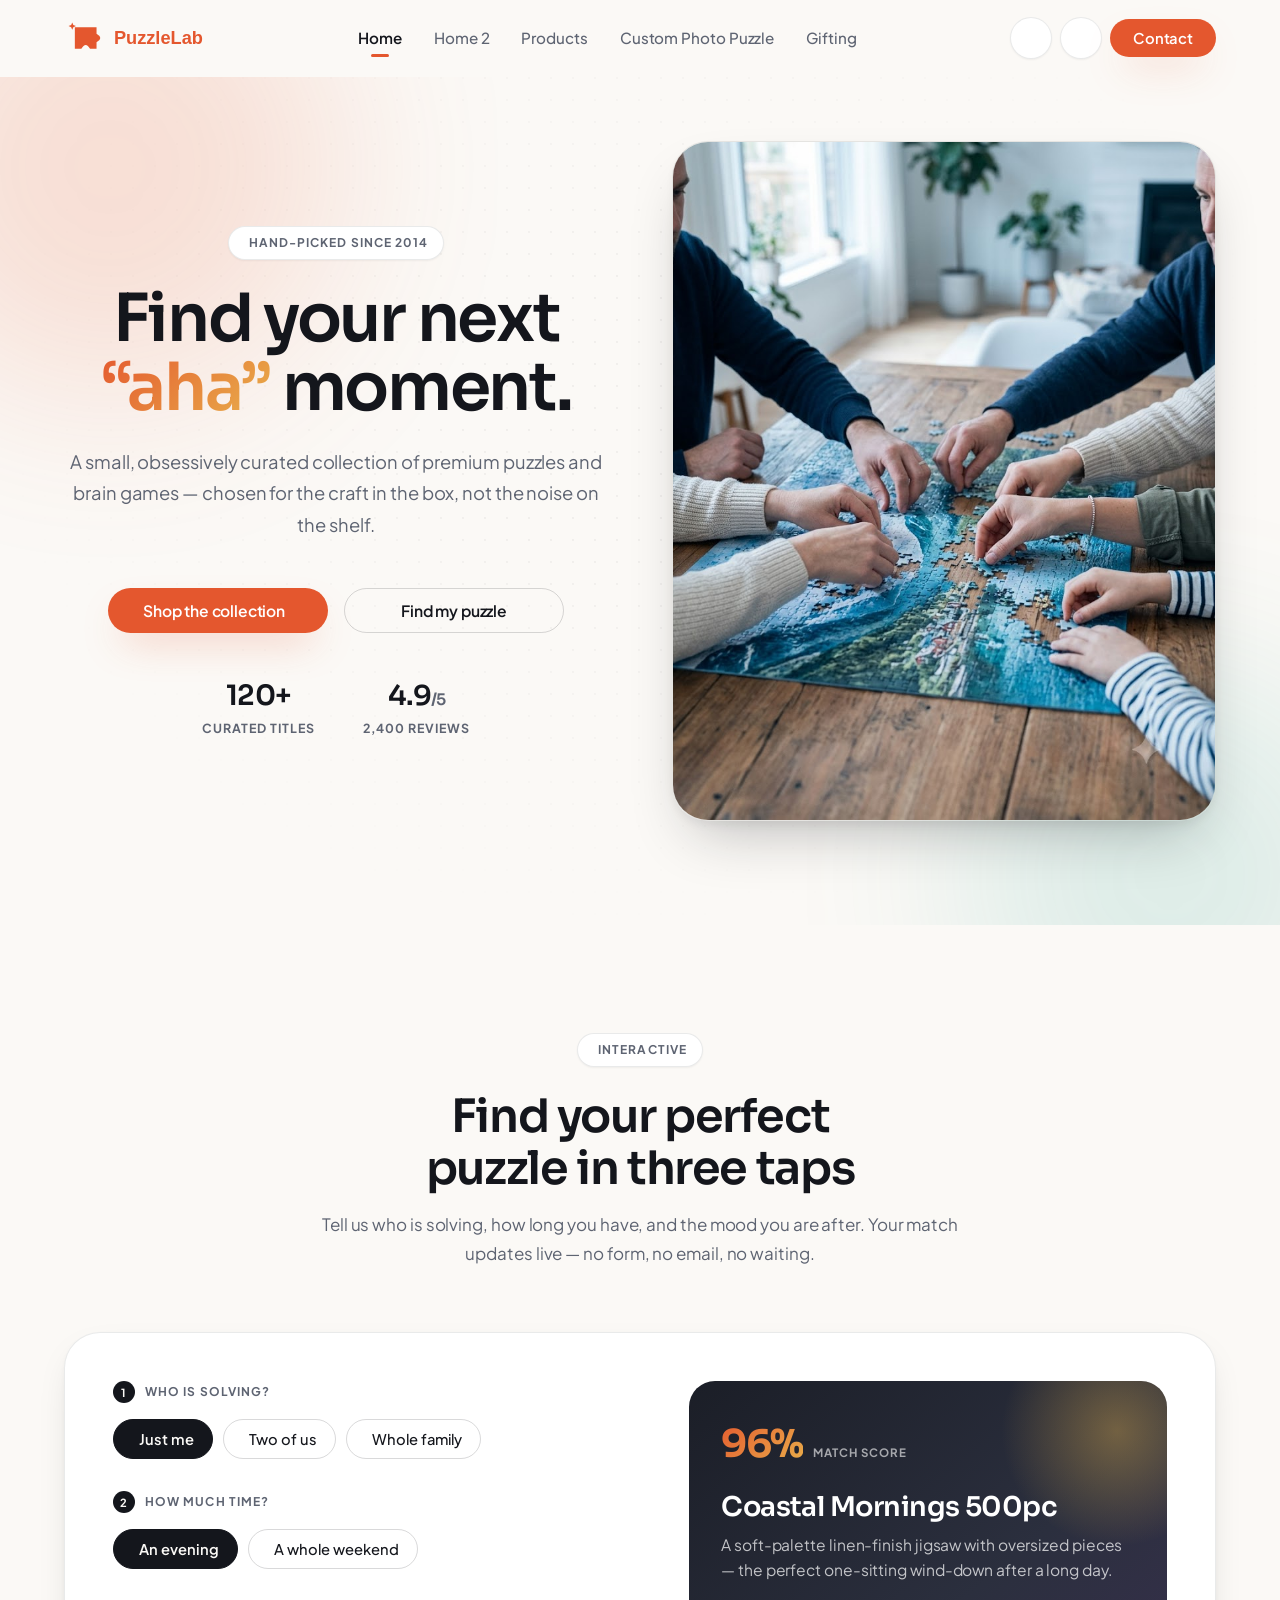
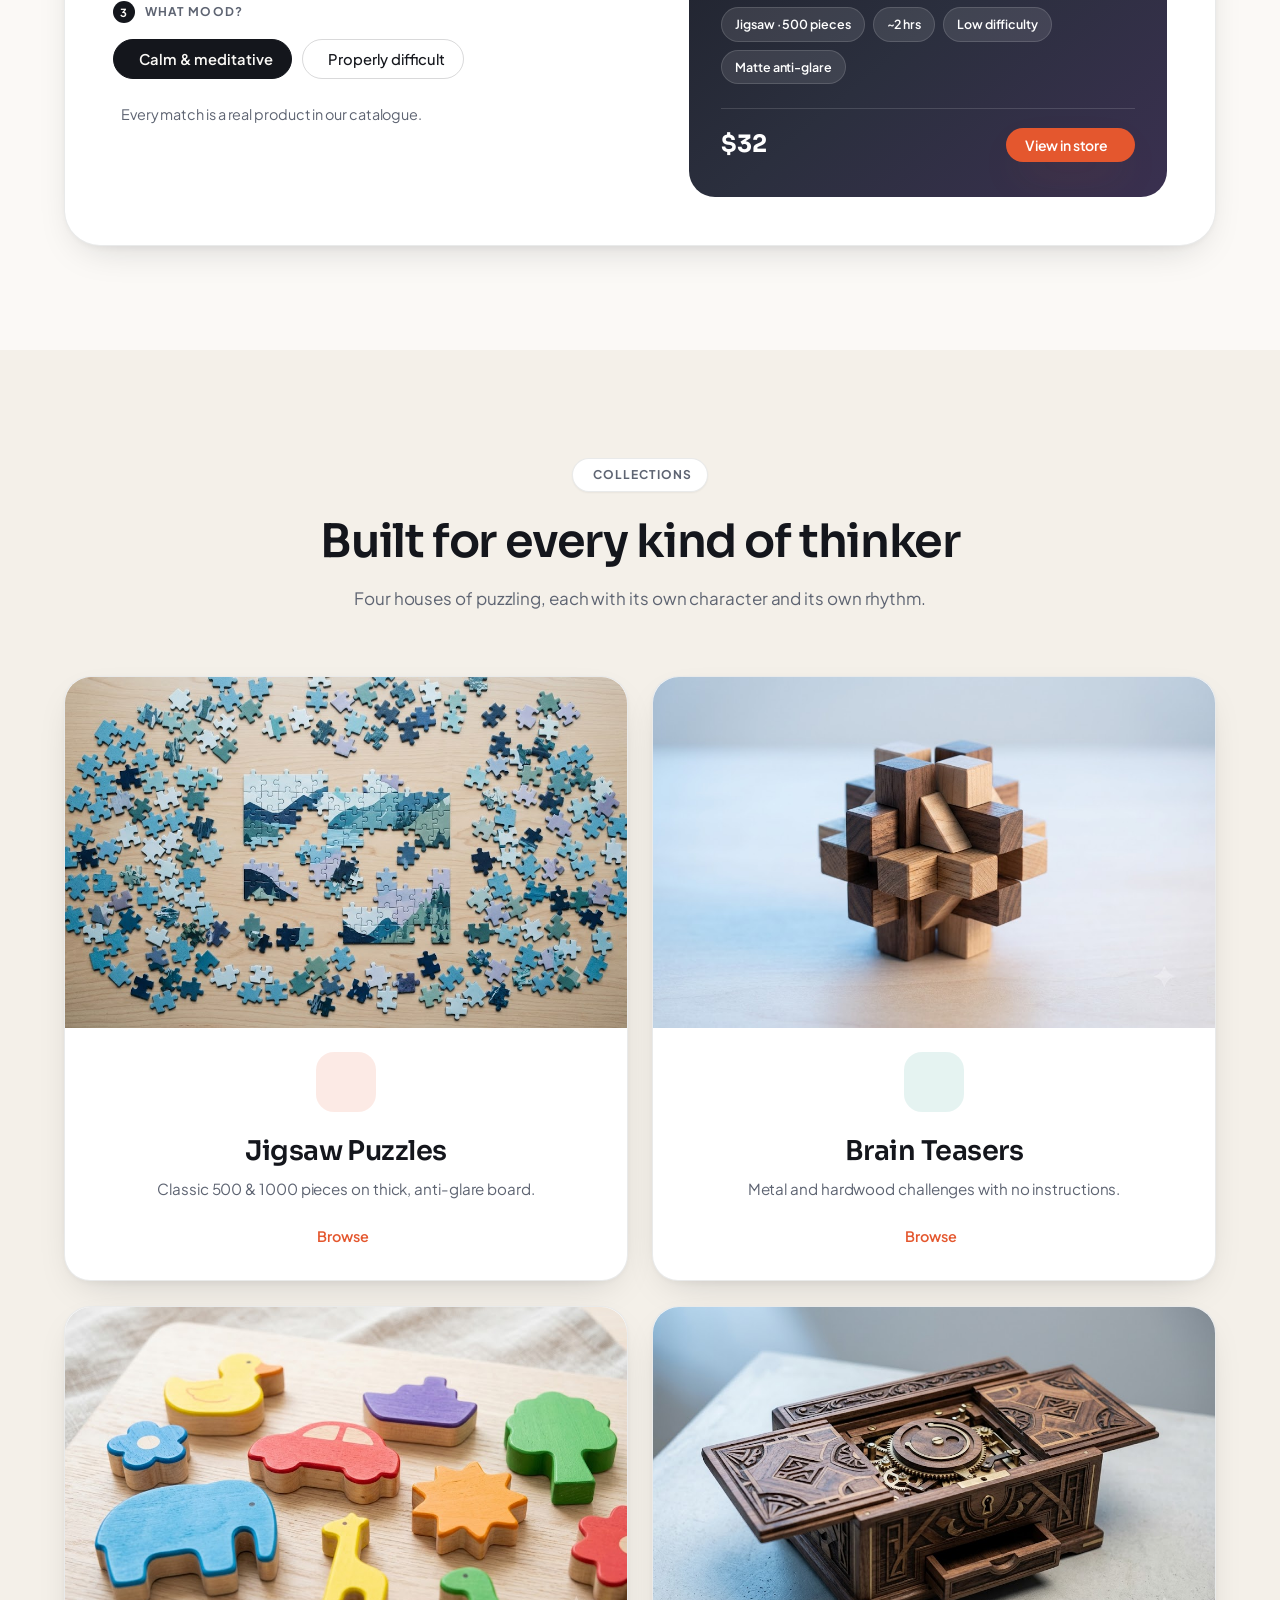
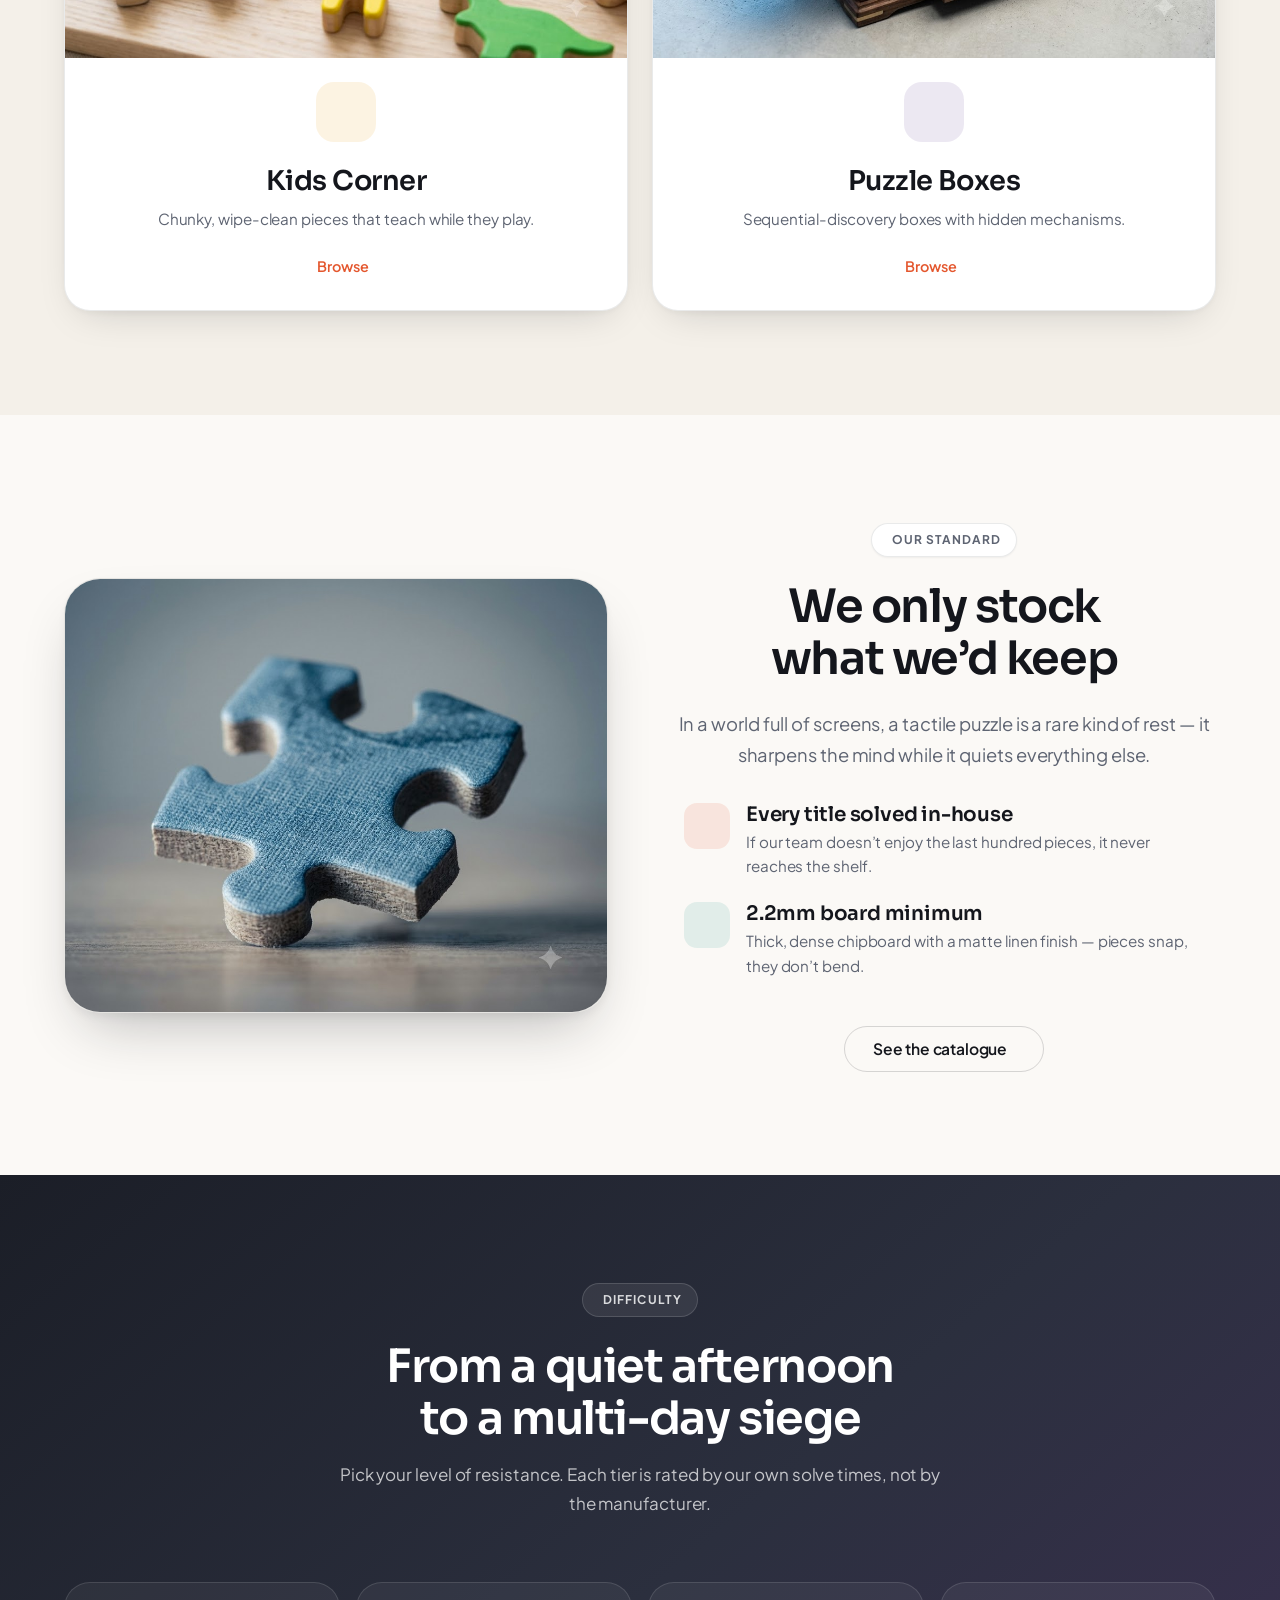
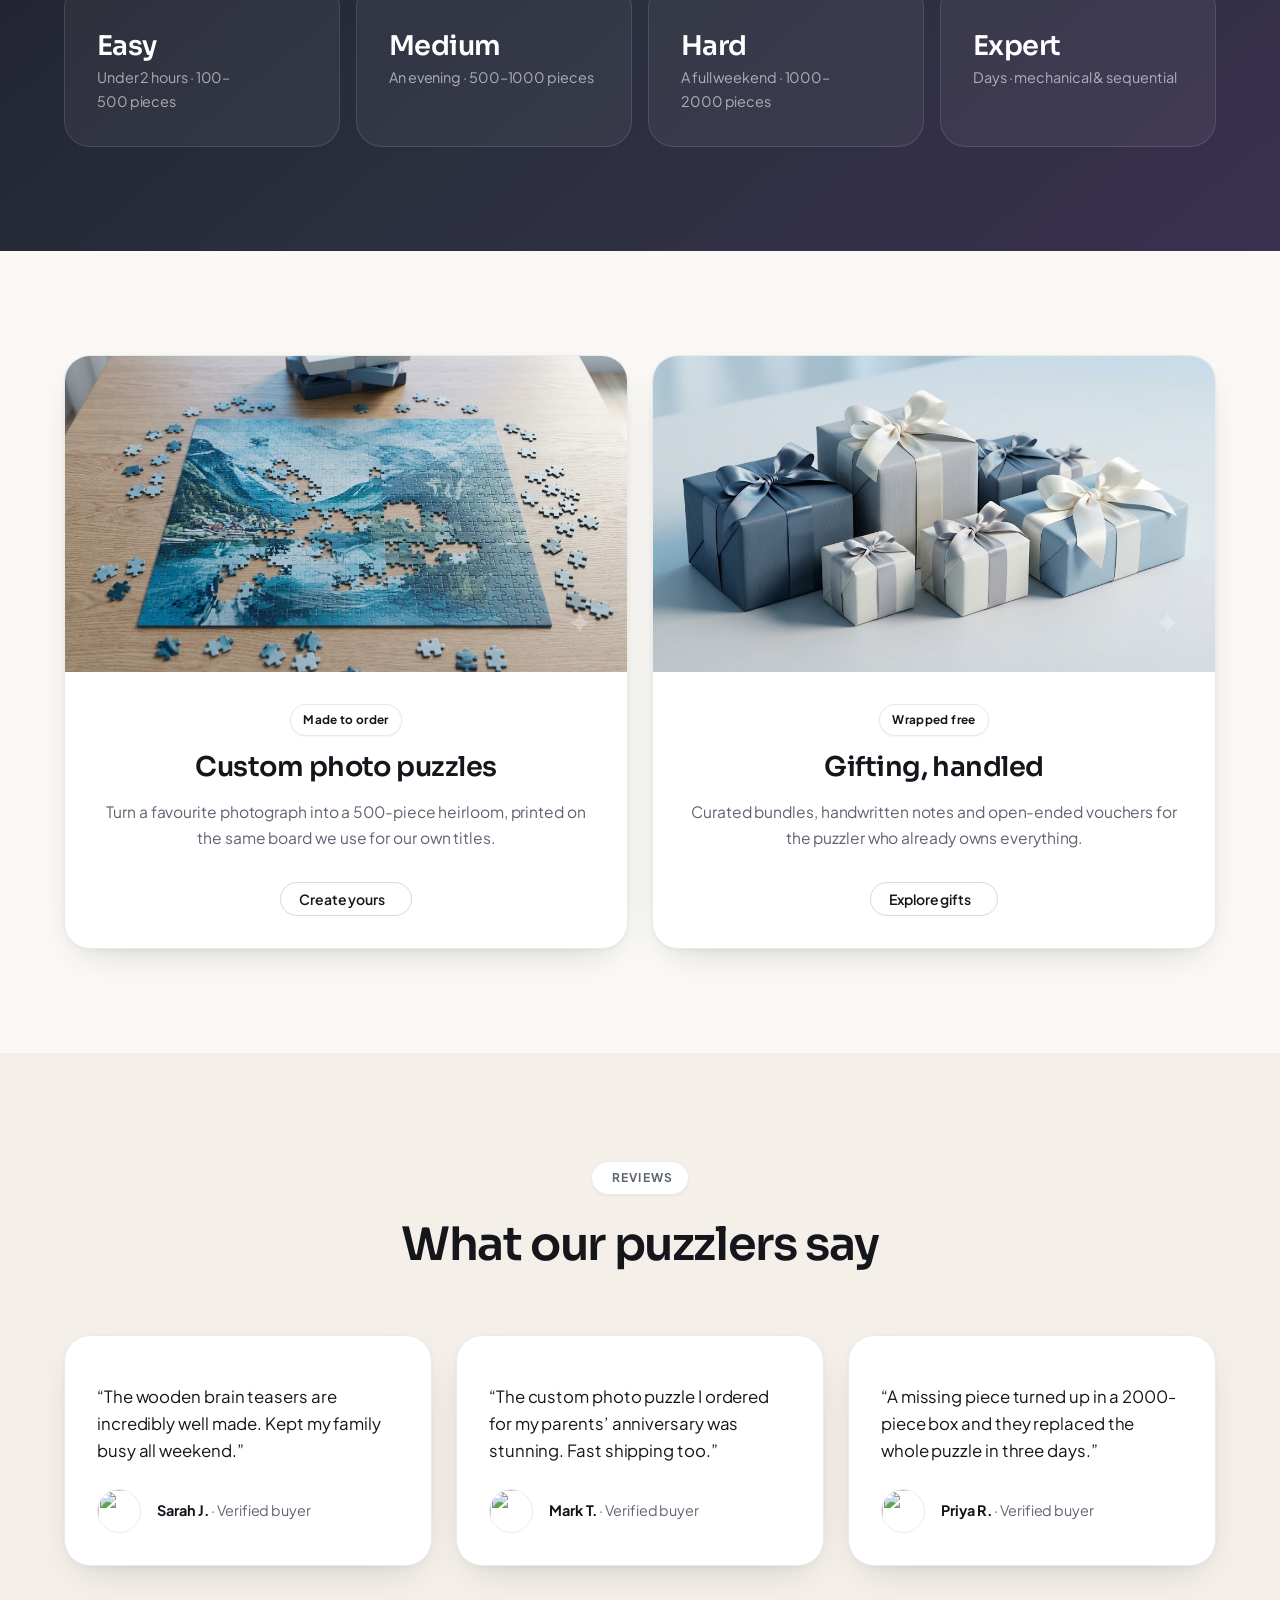
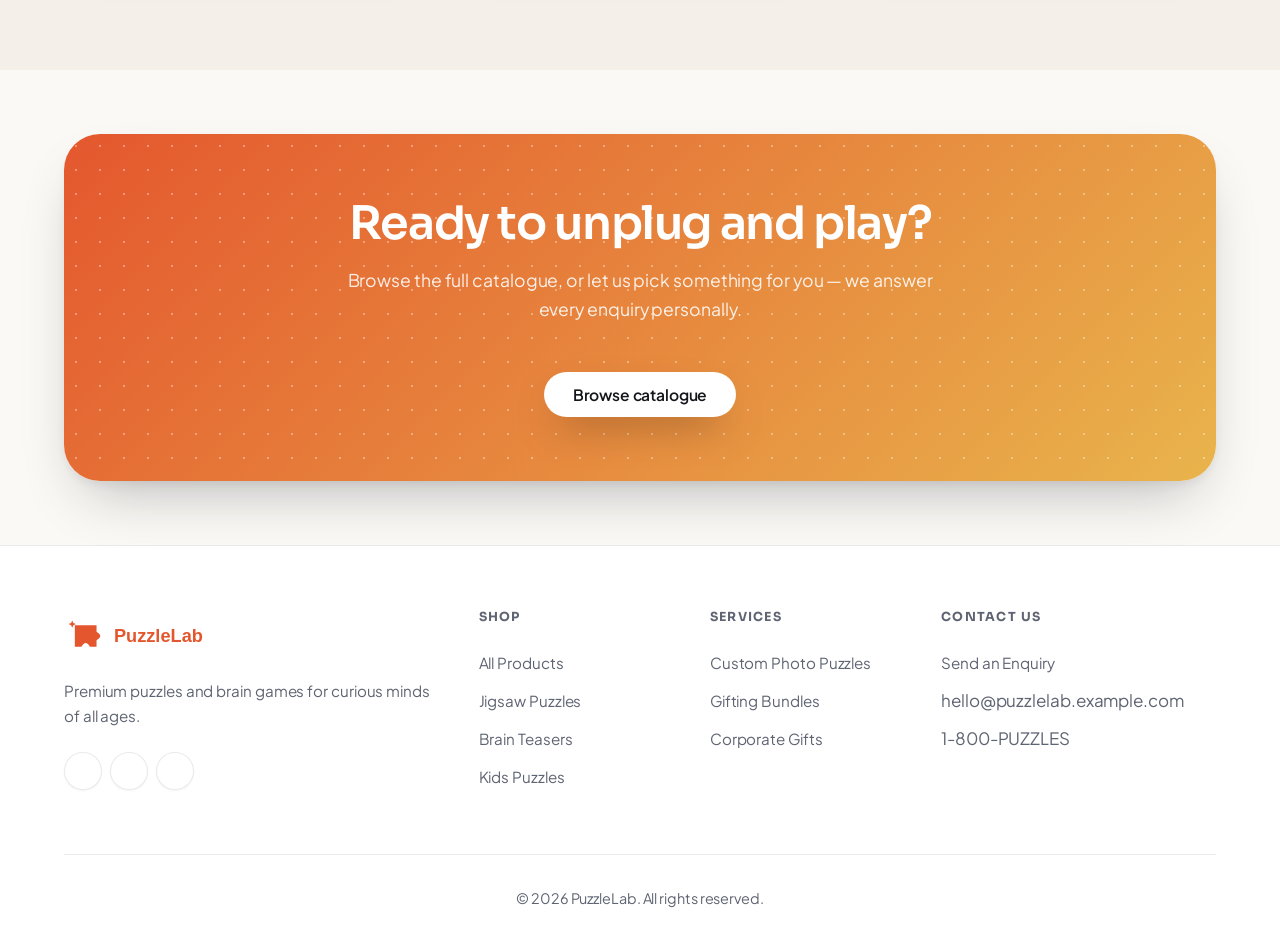
==== commit eeddff51: "second" ====
--- a/index.html
+++ b/index.html
@@ -39,7 +39,7 @@
   <aside class="drawer">
     <div class="drawer-header">
       <div class="logo">
-        <i class="ph-fill ph-puzzle-piece"></i> PuzzleLab
+        <img src="assets/images/puzzlelab-logo.svg" alt="PuzzleLab">
       </div>
       <button class="icon-btn drawer-close" aria-label="Close menu">
         <i class="ph ph-x"></i>
@@ -52,8 +52,9 @@
       <a href="products.html" class="nav-link">Products</a>
       <a href="custom-photo-puzzle.html" class="nav-link">Custom Photo Puzzle</a>
       <a href="gifting.html" class="nav-link">Gifting</a>
-      <a href="contact.html" class="nav-link">Contact</a>
     </nav>
+
+    <a href="contact.html" class="btn btn-primary drawer-cta">Contact <i class="ph ph-arrow-right"></i></a>
 
     <div class="nav-actions drawer-actions">
       <button class="icon-btn theme-toggle" aria-label="Toggle dark mode">
@@ -69,7 +70,7 @@
   <header class="header">
     <div class="container nav">
       <a href="index.html" class="logo">
-        <i class="ph-fill ph-puzzle-piece"></i> PuzzleLab
+        <img src="assets/images/puzzlelab-logo.svg" alt="PuzzleLab">
       </a>
 
       <nav class="nav-links">
@@ -444,7 +445,7 @@
       <div class="footer-grid">
         <div class="footer-col">
           <a href="index.html" class="logo" style="margin-block-end: var(--space-3);">
-            <i class="ph-fill ph-puzzle-piece"></i> PuzzleLab
+            <img src="assets/images/puzzlelab-logo.svg" alt="PuzzleLab">
           </a>
           <p style="color: var(--color-text-muted); margin-block-end: var(--space-4); font-size: 0.95rem;">Premium
             puzzles and brain games for curious minds of all ages.</p>
--- a/assets/css/style.css
+++ b/assets/css/style.css
@@ -435,6 +435,17 @@
   gap: 10px;
 }
 
+/* SVG lockup: identical size in the header, drawer and footer */
+.logo img {
+  height: 52px;
+  width: auto;
+  display: block;
+}
+
+@media (max-width: 767px) {
+  .logo img { height: 44px; }
+}
+
 .logo i {
   font-size: 1.1rem;
   color: #fff;
@@ -588,41 +599,49 @@
   justify-content: flex-start;
 }
 
+/* Contact sits in the drawer as a full-width button */
+.drawer-cta {
+  width: 100%;
+  justify-content: center;
+  margin-block-start: auto;
+  margin-block-end: var(--space-4);
+}
+
 /* ==================================================
    Hero helpers
    ================================================== */
 .hero { position: relative; }
-
-/* Hero background image layer — set --hero-img per page */
-.hero-bg {
-  position: relative;
-  isolation: isolate;
-  overflow: hidden;
-}
-
-.hero-bg::before {
-  content: "";
+/* Hero background image, rendered as a real <img> so the
+   path is resolved by the document and never silently
+   dropped the way a var()-based background can be. */
+.hero-bg { position: relative; overflow: hidden; }
+
+.hero-bg-img {
   position: absolute;
   inset: 0;
-  background-image: var(--hero-img);
-  background-size: cover;
-  background-position: center;
-  z-index: -2;
+  width: 100%;
+  height: 100%;
+  object-fit: cover;
+  z-index: 0;
   pointer-events: none;
-}
-
-.hero-bg::after {
-  content: "";
+  user-select: none;
+}
+
+.hero-scrim {
   position: absolute;
   inset: 0;
+  z-index: 1;
+  pointer-events: none;
   background: linear-gradient(to bottom,
-    color-mix(in srgb, var(--color-bg) 82%, transparent),
-    color-mix(in srgb, var(--color-bg) 95%, transparent));
-  z-index: -1;
-  pointer-events: none;
-}
-
-[data-theme="dark"] .hero-bg::before { opacity: 0.55; }
+    rgba(251, 249, 246, 0.62),
+    rgba(251, 249, 246, 0.88));
+}
+
+[data-theme="dark"] .hero-scrim {
+  background: linear-gradient(to bottom,
+    rgba(14, 16, 20, 0.7),
+    rgba(14, 16, 20, 0.9));
+}
 
 .hero-glow {
   position: absolute;
@@ -636,6 +655,10 @@
 .hero-glow.a { width: 460px; height: 460px; background: rgba(228, 87, 46, 0.32); inset-block-start: -140px; inset-inline-start: -120px; }
 .hero-glow.b { width: 420px; height: 420px; background: rgba(42, 157, 143, 0.28); inset-block-end: -160px; inset-inline-end: -100px; }
 [data-theme="dark"] .hero-glow { opacity: 0.32; }
+
+/* Soften the decorative glows so they do not wash out the hero photo */
+.hero-bg .hero-glow { opacity: 0.3; }
+[data-theme="dark"] .hero-bg .hero-glow { opacity: 0.2; }
 
 .dot-grid {
   position: absolute;
@@ -1196,6 +1219,10 @@
 @media (max-width: 1024px) {
   .header .nav-links { display: none; }
   .header .nav-btn { display: none; }
+  .header .theme-toggle { display: none; }
+  .header .rtl-toggle { display: none; }
+  /* 404 has no drawer, so its lone toggle stays */
+  .header .nav-actions-minimal .theme-toggle { display: flex; }
   .hamburger { display: flex; }
   .footer-grid { grid-template-columns: 1fr 1fr; }
   .slide-board { max-width: 360px; margin-inline: auto; }
@@ -1762,3 +1789,46 @@
   .back-to-top.is-visible,
   .back-to-top:hover { transform: none; }
 }
+
+/* ==================================================
+   Hero over a photo: stronger text contrast and a
+   solid outline button that reads against the image
+   ================================================== */
+.hero-bg .lead {
+  color: var(--color-text);
+  font-weight: 500;
+}
+
+.hero-bg .eyebrow {
+  color: var(--color-text);
+  border-color: var(--color-border-strong);
+}
+
+.hero-bg .stat-row .stat-label {
+  color: var(--color-text);
+}
+
+/* Outline button needs its own surface over the photo */
+.hero-bg .btn-outline {
+  background-color: var(--color-surface);
+  border-color: var(--color-text);
+  border-width: 2px;
+  color: var(--color-text);
+  box-shadow: var(--shadow-soft);
+}
+
+.hero-bg .btn-outline:hover {
+  background-color: var(--color-bg-alt);
+  border-color: var(--color-text);
+}
+
+/* Decorative floating icons in page heroes */
+.hero-float { pointer-events: none; }
+
+@media (max-width: 767px) {
+  .hero-float { display: none; }
+}
+
+@media (prefers-reduced-motion: reduce) {
+  .animate-float { animation: none; }
+}
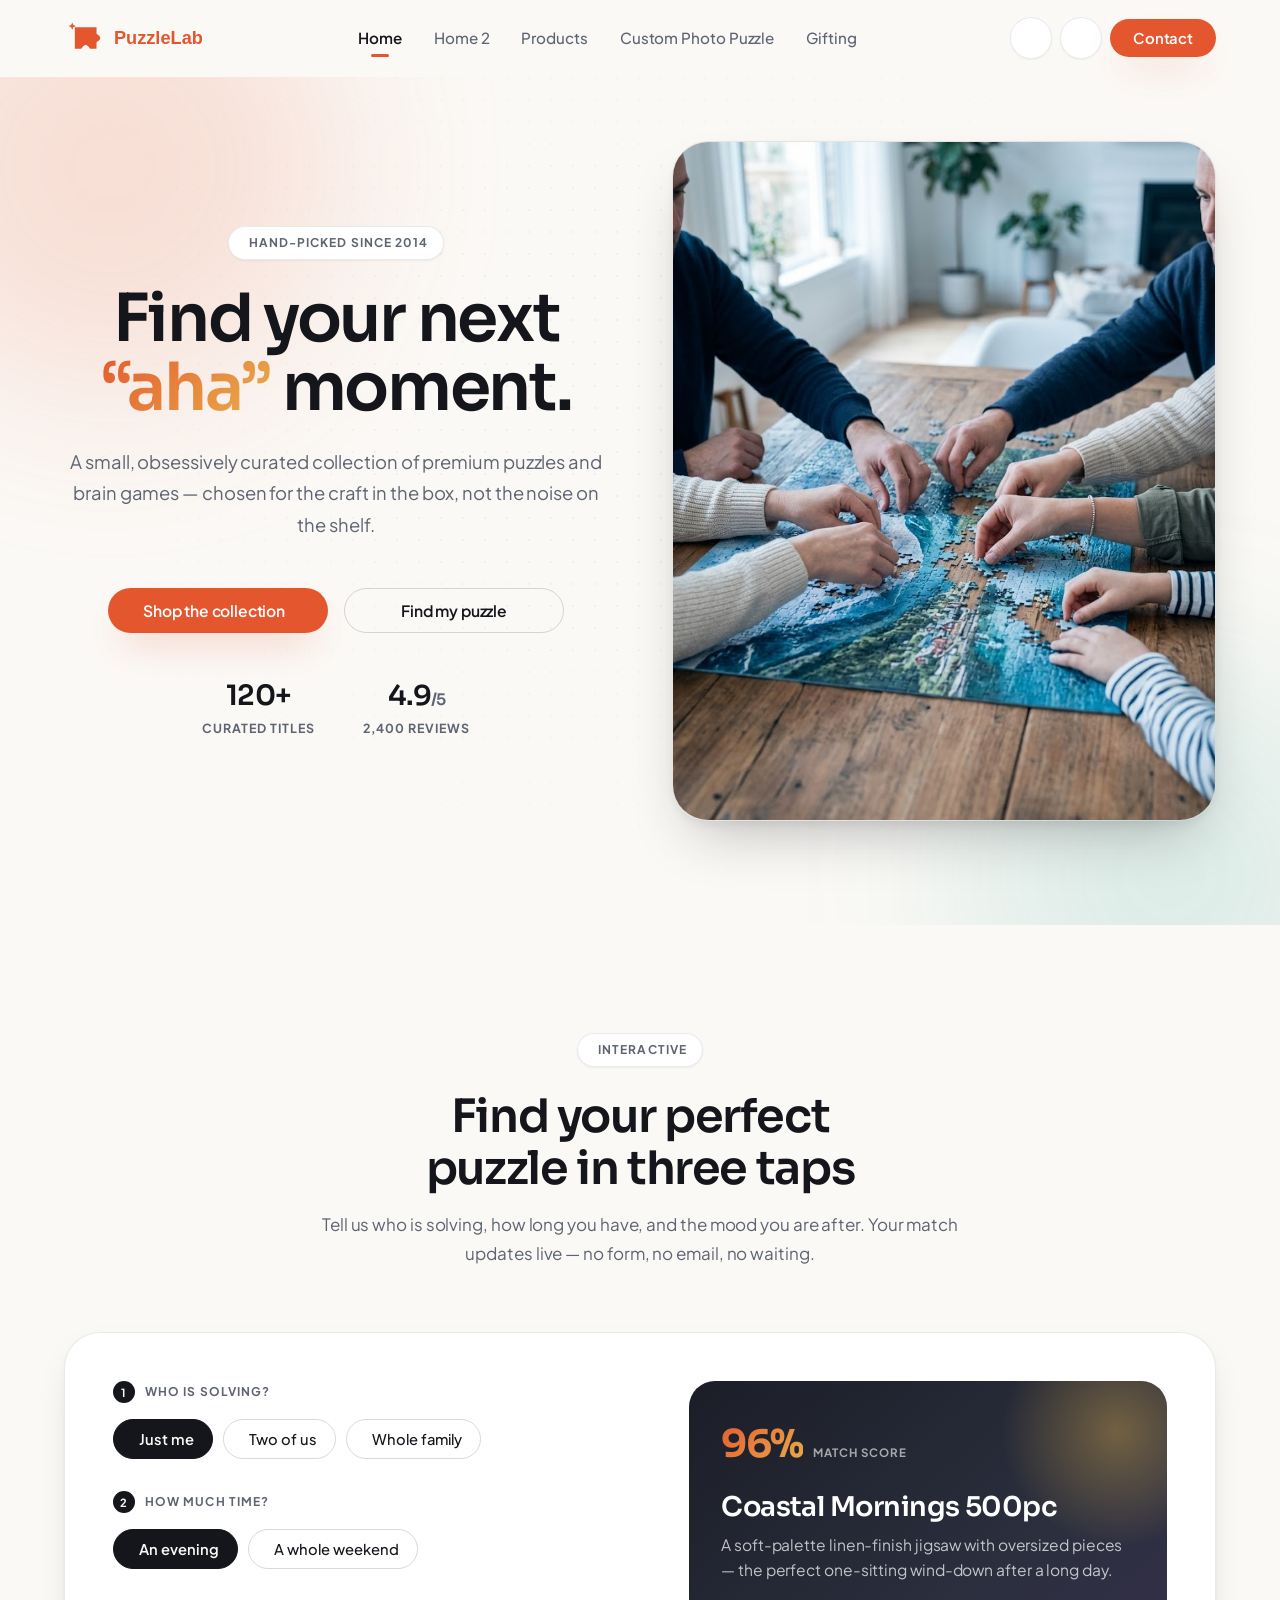
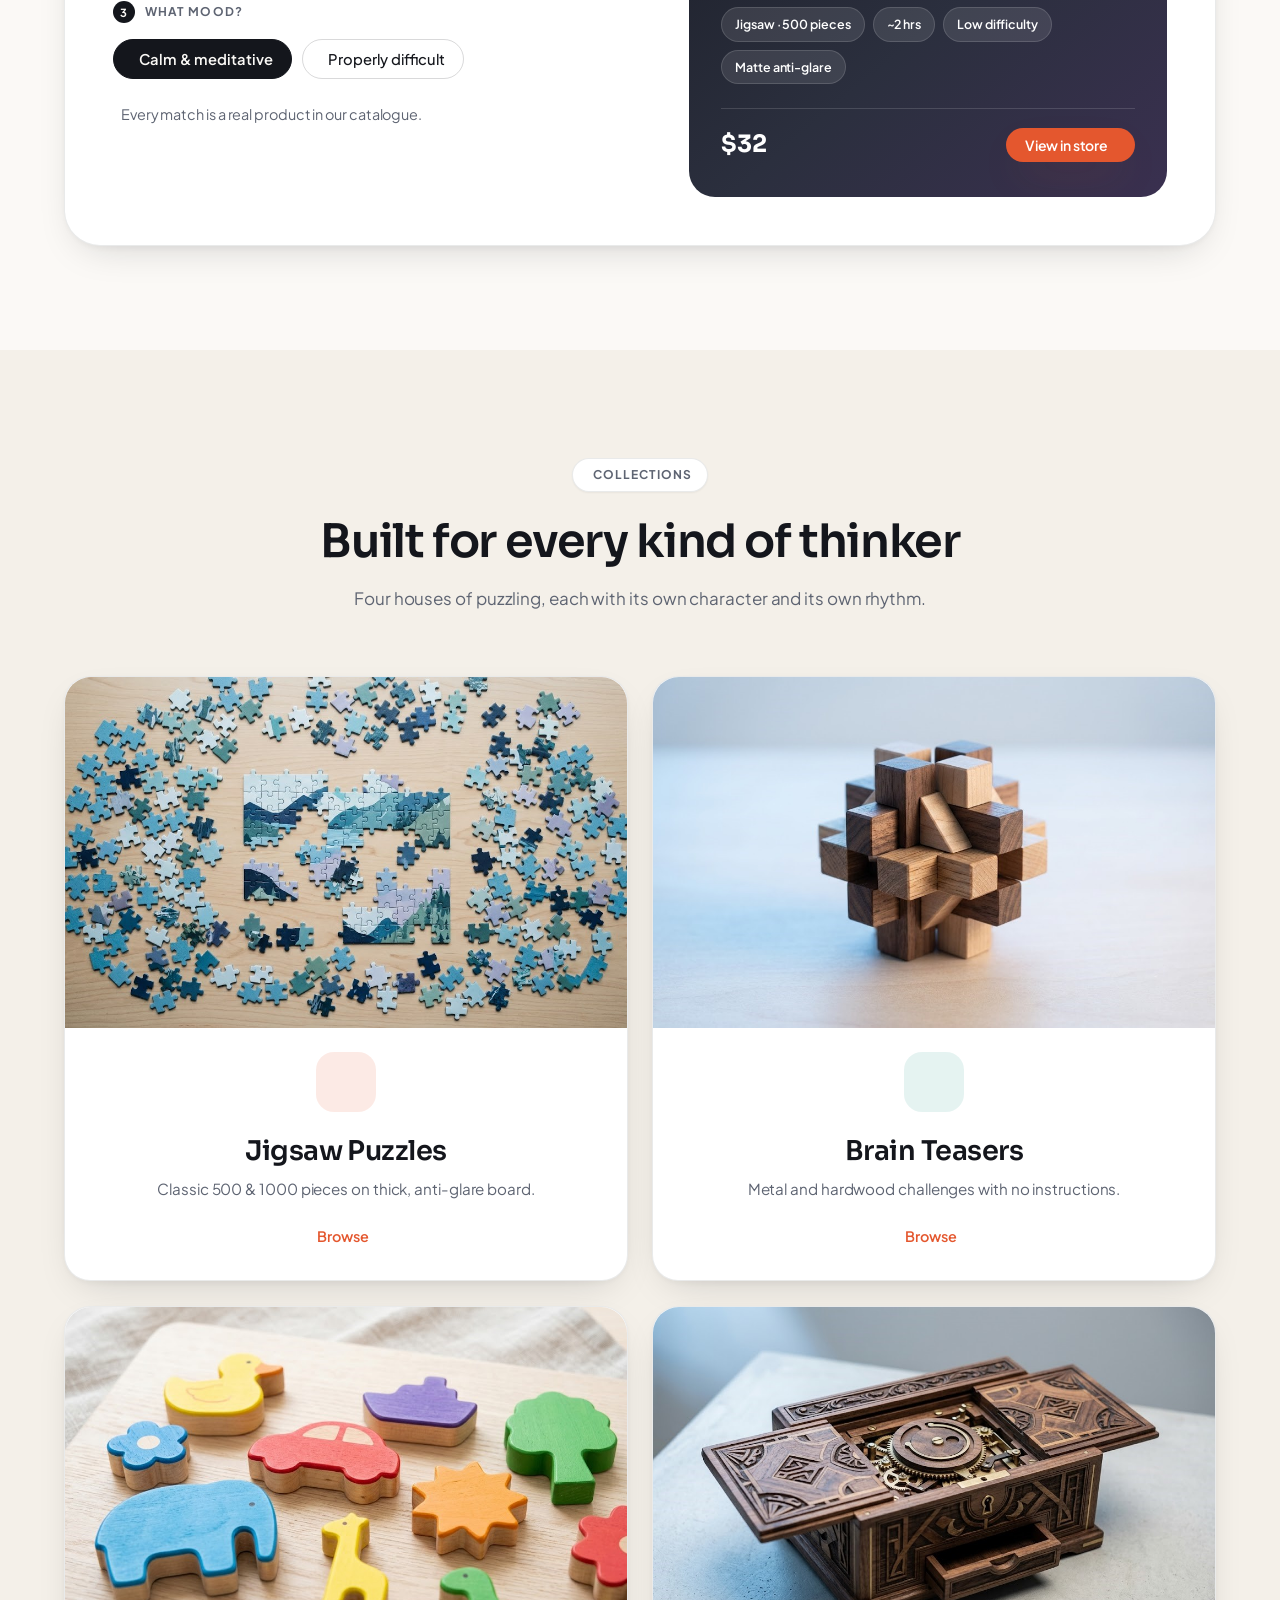
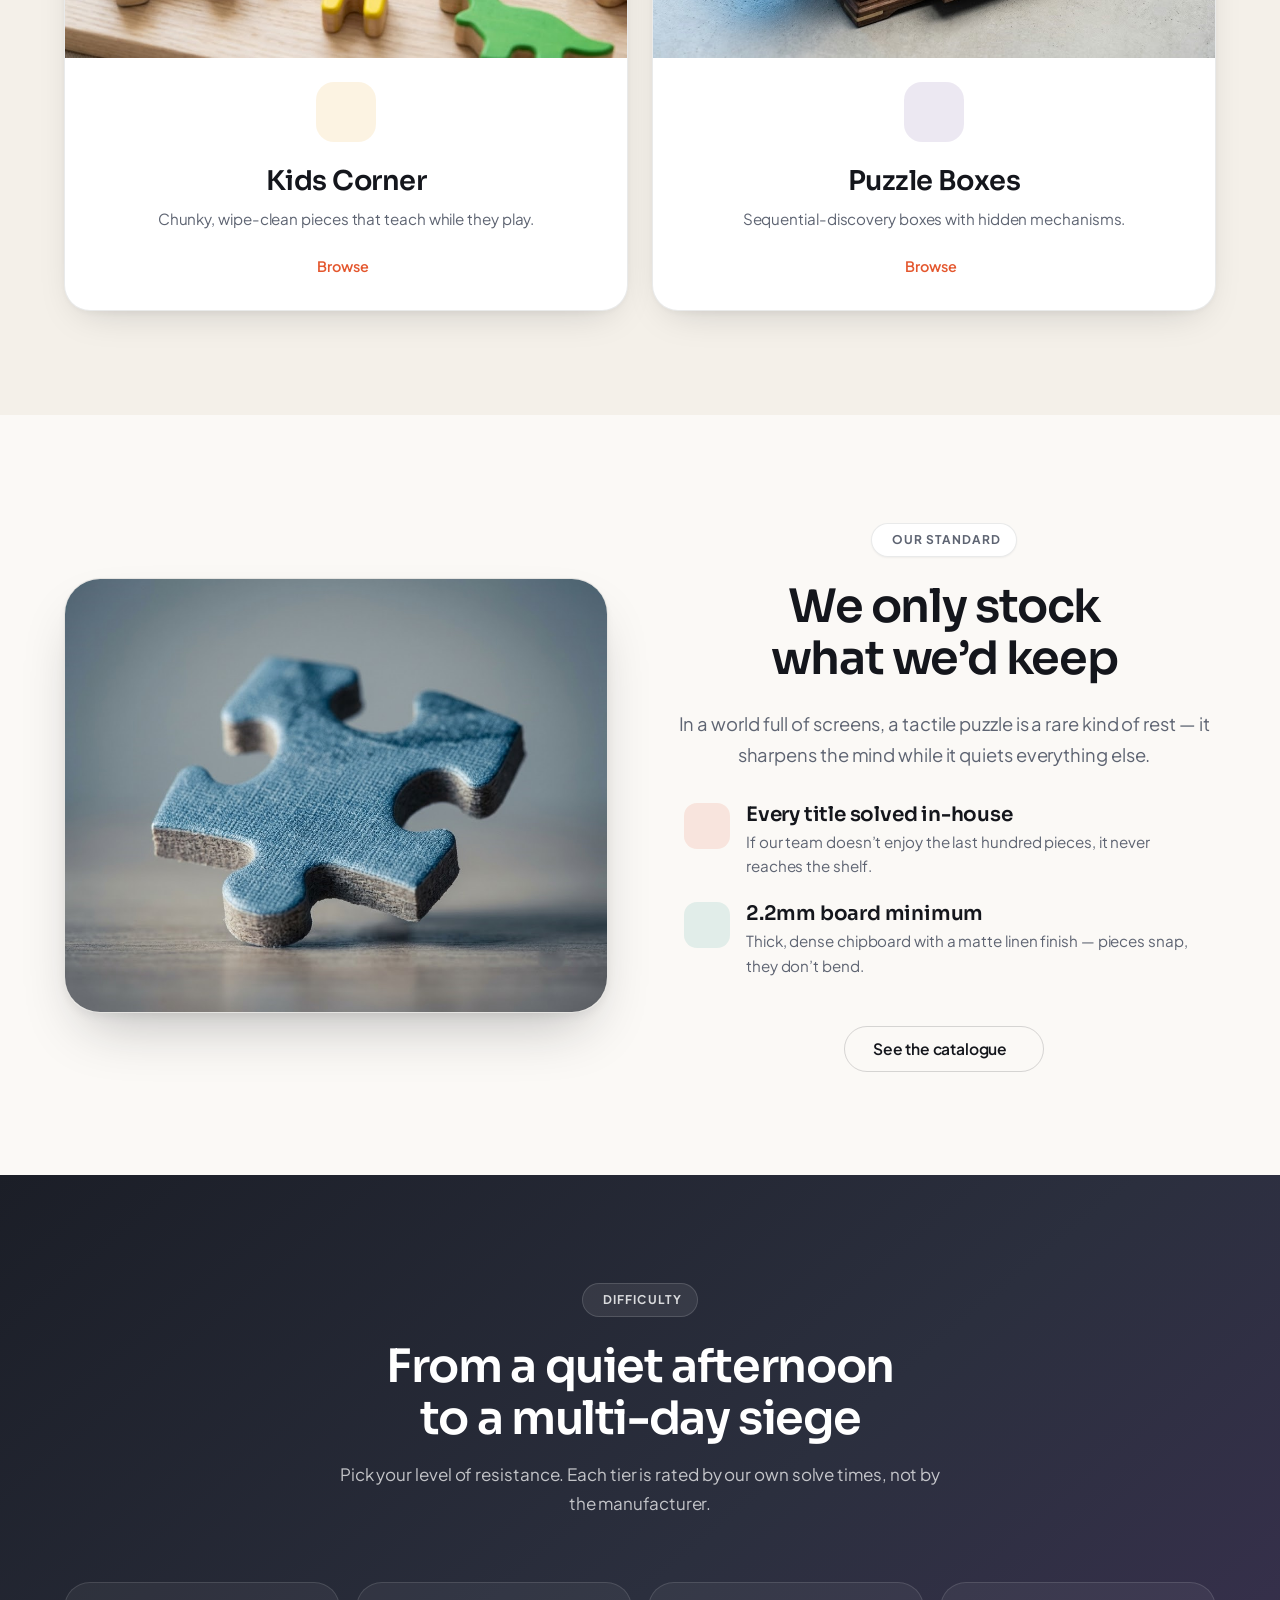
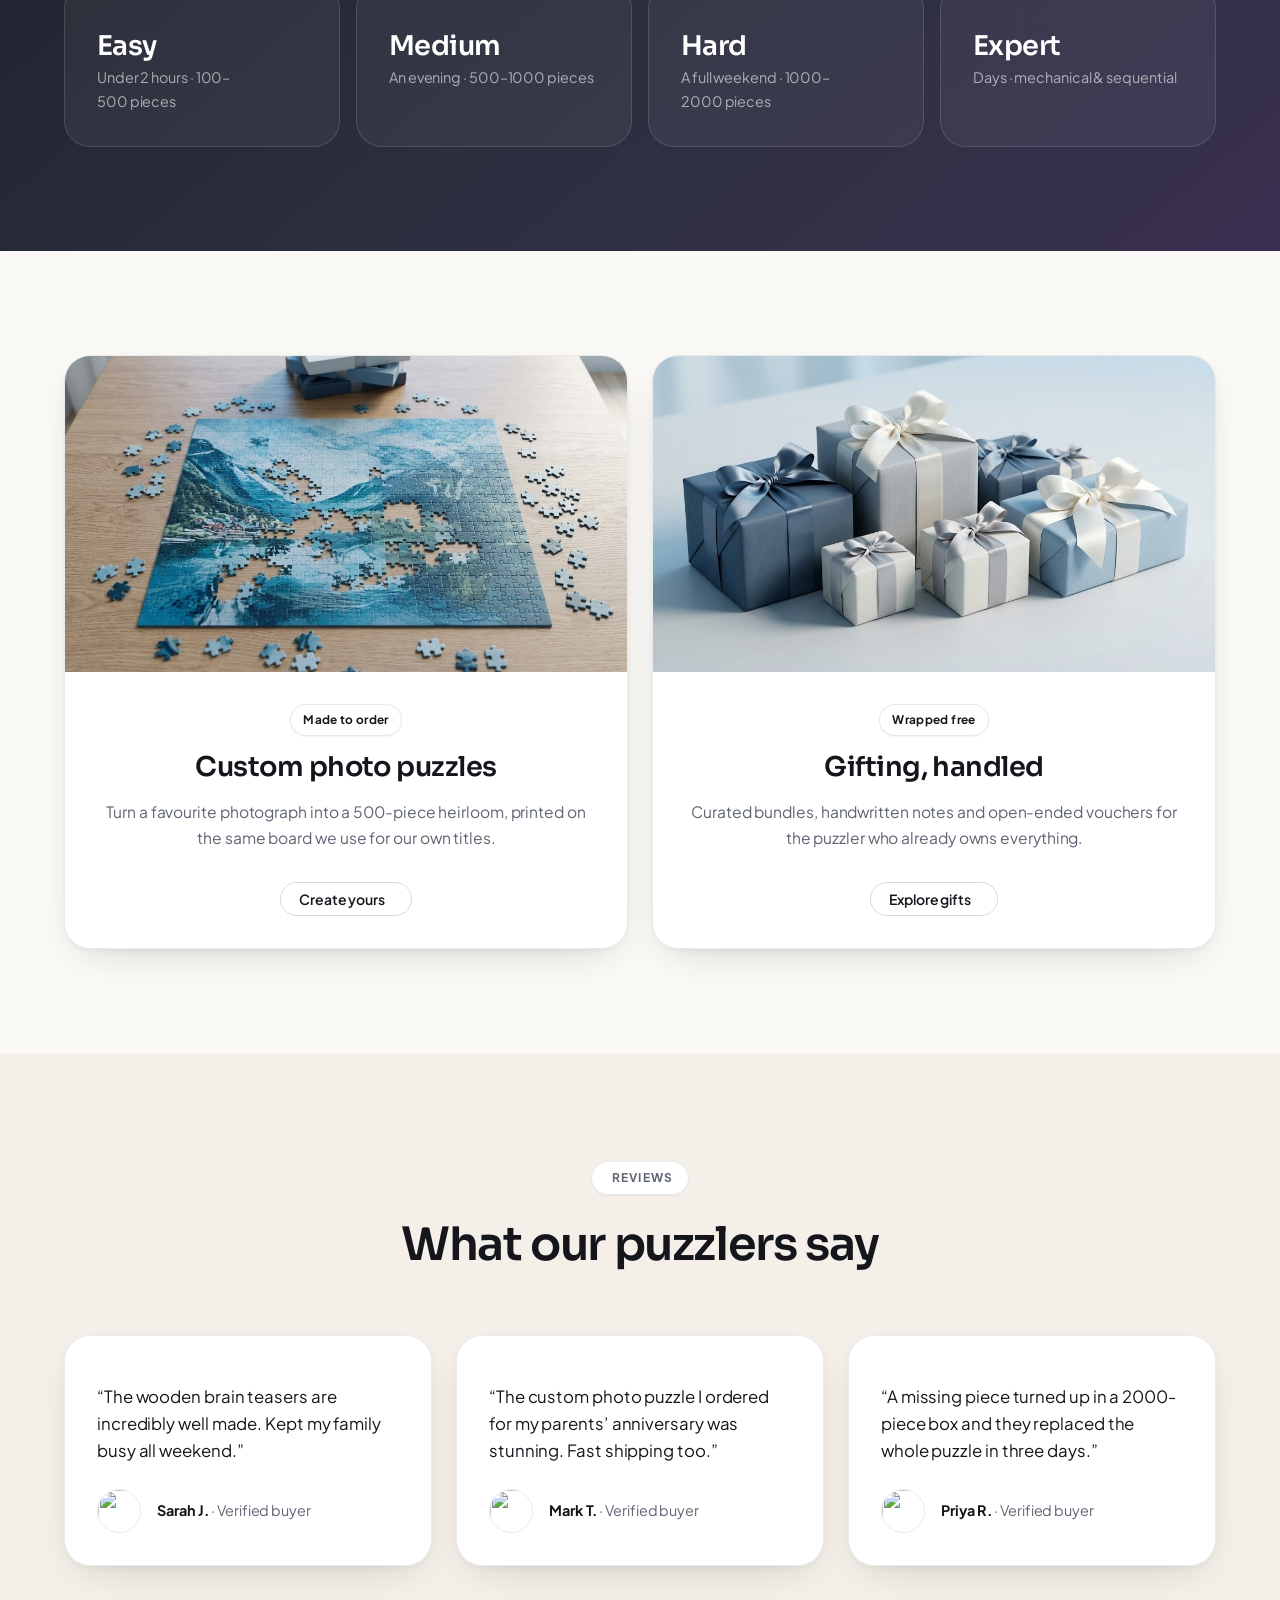
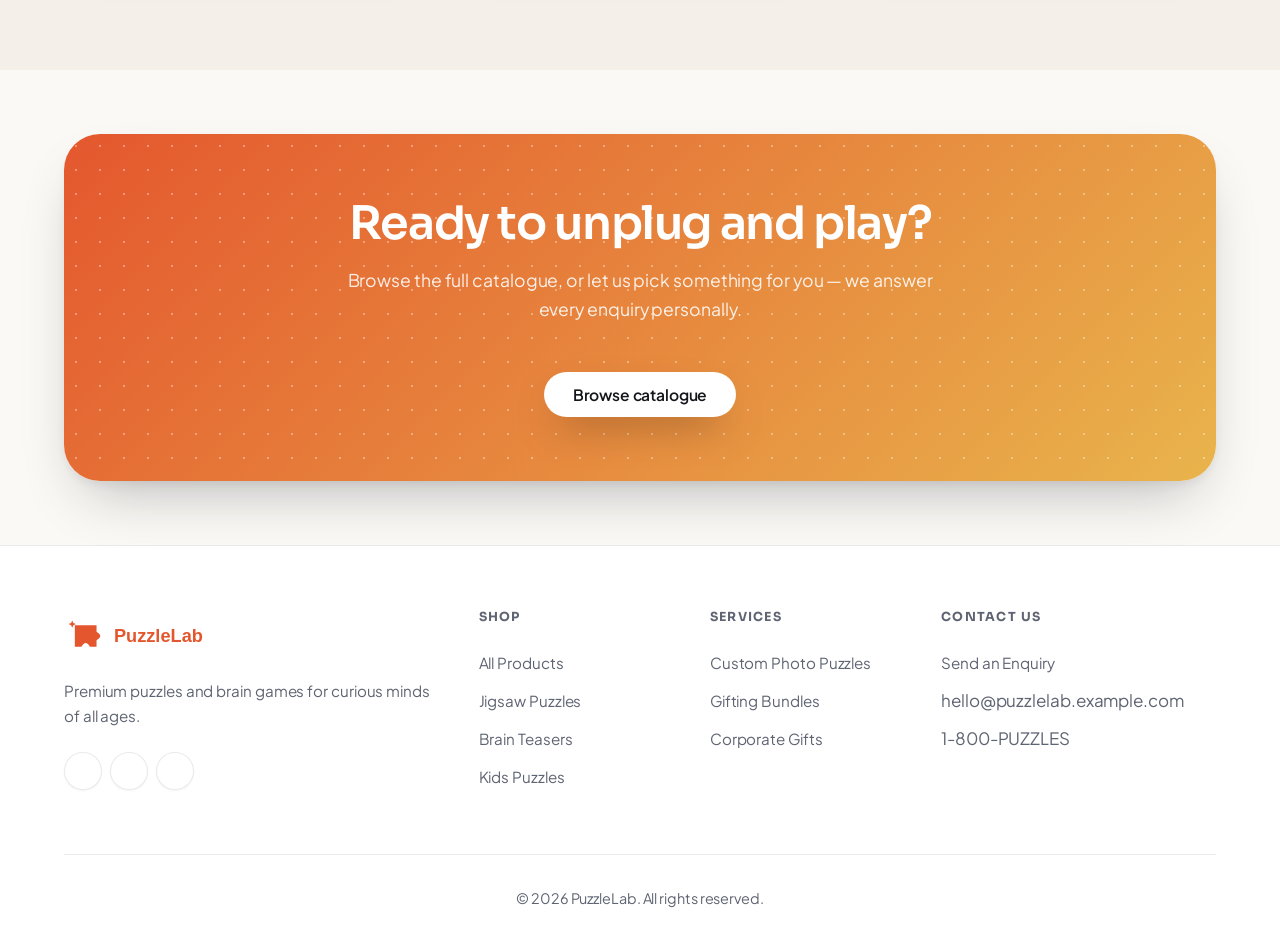
==== commit 1a4bd79b: "1doc" ====
--- a/index.html
+++ b/index.html
@@ -54,8 +54,6 @@
       <a href="gifting.html" class="nav-link">Gifting</a>
     </nav>
 
-    <a href="contact.html" class="btn btn-primary drawer-cta">Contact <i class="ph ph-arrow-right"></i></a>
-
     <div class="nav-actions drawer-actions">
       <button class="icon-btn theme-toggle" aria-label="Toggle dark mode">
         <i class="ph ph-moon"></i>
@@ -64,6 +62,8 @@
         <i class="ph ph-arrows-left-right"></i>
       </button>
     </div>
+
+    <a href="contact.html" class="btn btn-primary drawer-cta">Contact <i class="ph ph-arrow-right"></i></a>
   </aside>
 
   <!-- Header -->
--- a/assets/css/style.css
+++ b/assets/css/style.css
@@ -553,21 +553,26 @@
   border-inline-start: 1px solid var(--color-border);
   z-index: 1002;
   transform: translateX(100%);
-  transition: transform 0.4s var(--ease-out-expo);
+  visibility: hidden;
+  transition: transform 0.4s var(--ease-out-expo), visibility 0s linear 0.4s;
   padding: var(--space-5);
   display: flex;
   flex-direction: column;
   overflow-y: auto;
 }
 
+/* In RTL the panel is already on the left via inset-inline-end,
+   so it only needs to slide out the other way */
 html[dir="rtl"] .drawer {
-  inset-inline-end: auto;
-  inset-inline-start: 0;
   transform: translateX(-100%);
 }
 
-.drawer.open { transform: translateX(0); }
-html[dir="rtl"] .drawer.open { transform: translateX(0); }
+.drawer.open,
+html[dir="rtl"] .drawer.open {
+  transform: translateX(0);
+  visibility: visible;
+  transition: transform 0.4s var(--ease-out-expo), visibility 0s;
+}
 .drawer-overlay.open { opacity: 1; visibility: visible; }
 
 .drawer-header {
@@ -597,14 +602,15 @@
 .drawer .nav-actions {
   margin-block-start: auto;
   justify-content: flex-start;
-}
-
-/* Contact sits in the drawer as a full-width button */
+  margin-block-end: var(--space-4);
+}
+
+/* Contact sits in the drawer as a full-width button, below the toggles */
 .drawer-cta {
   width: 100%;
   justify-content: center;
-  margin-block-start: auto;
-  margin-block-end: var(--space-4);
+  margin-block-start: 0;
+  margin-block-end: 0;
 }
 
 /* ==================================================
@@ -1832,3 +1838,248 @@
 @media (prefers-reduced-motion: reduce) {
   .animate-float { animation: none; }
 }
+
+/* ==================================================
+   Newsletter signup (home 2)
+   ================================================== */
+.newsletter-form {
+  display: flex;
+  gap: var(--space-2);
+  max-width: 460px;
+  margin-inline: auto;
+  flex-wrap: wrap;
+  justify-content: center;
+}
+
+.newsletter-input {
+  flex: 1 1 220px;
+  border-radius: var(--radius-full);
+  padding-inline: var(--space-4);
+  background: rgba(255, 255, 255, 0.08);
+  border-color: rgba(255, 255, 255, 0.18);
+  color: #fff;
+}
+
+/* Once the button wraps onto its own row it matches the field width */
+@media (max-width: 520px) {
+  .newsletter-form .btn {
+    flex: 1 1 100%;
+    width: 100%;
+    justify-content: center;
+  }
+}
+
+/* ==================================================
+   FAQ accordion
+   ================================================== */
+.faq-list {
+  max-width: 760px;
+  margin-inline: auto;
+  display: flex;
+  flex-direction: column;
+  gap: var(--space-3);
+}
+
+.faq-item {
+  background-color: var(--color-surface);
+  border: 1px solid var(--color-border);
+  border-radius: var(--radius-lg);
+  box-shadow: var(--shadow-soft);
+  overflow: hidden;
+  transition: border-color var(--transition-fast);
+}
+
+.faq-item.open { border-color: var(--color-primary); }
+
+.faq-question {
+  width: 100%;
+  display: flex;
+  align-items: center;
+  justify-content: space-between;
+  gap: var(--space-3);
+  padding: var(--space-4) var(--space-5);
+  background: none;
+  border: none;
+  cursor: pointer;
+  text-align: start;
+  font-family: var(--font-heading);
+  font-size: 1.02rem;
+  font-weight: 600;
+  color: var(--color-text);
+}
+
+.faq-question:hover { color: var(--color-primary); }
+
+.faq-question i {
+  flex-shrink: 0;
+  font-size: 1.25rem;
+  color: var(--color-primary);
+  transition: transform var(--transition-normal);
+}
+
+.faq-item.open .faq-question i { transform: rotate(180deg); }
+
+.faq-answer {
+  display: grid;
+  grid-template-rows: 0fr;
+  transition: grid-template-rows var(--transition-normal);
+}
+
+.faq-item.open .faq-answer { grid-template-rows: 1fr; }
+
+.faq-answer > div { overflow: hidden; }
+
+.faq-answer p {
+  margin: 0;
+  padding: 0 var(--space-5) var(--space-4);
+  color: var(--color-text-muted);
+  font-size: 0.97rem;
+}
+
+@media (max-width: 480px) {
+  .faq-question { padding: var(--space-3) var(--space-4); font-size: 0.96rem; }
+  .faq-answer p { padding: 0 var(--space-4) var(--space-3); }
+}
+
+/* ==================================================
+   File attach field (custom photo puzzle)
+   ================================================== */
+.file-field { display: block; }
+
+/* Native control stays in the DOM for a11y, the label is the visible target */
+.file-input {
+  position: absolute;
+  width: 1px;
+  height: 1px;
+  padding: 0;
+  margin: -1px;
+  overflow: hidden;
+  clip: rect(0 0 0 0);
+  white-space: nowrap;
+  border: 0;
+}
+
+.file-drop {
+  display: flex;
+  flex-direction: column;
+  align-items: center;
+  justify-content: center;
+  gap: var(--space-1);
+  padding: var(--space-5) var(--space-4);
+  text-align: center;
+  cursor: pointer;
+  border: 2px dashed var(--color-border-strong);
+  border-radius: var(--radius-lg);
+  background-color: var(--color-bg-alt);
+  color: var(--color-text-muted);
+  transition: border-color var(--transition-fast), background-color var(--transition-fast), color var(--transition-fast);
+}
+
+.file-drop i {
+  font-size: 2rem;
+  color: var(--color-primary);
+}
+
+.file-drop-main {
+  font-family: var(--font-heading);
+  font-weight: 600;
+  color: var(--color-text);
+}
+
+.file-drop-hint { font-size: 0.85rem; }
+
+.file-drop:hover,
+.file-input:focus-visible + .file-drop {
+  border-color: var(--color-primary);
+  background-color: var(--color-primary-soft);
+}
+
+.file-input:focus-visible + .file-drop {
+  outline: 2px solid var(--color-primary);
+  outline-offset: 2px;
+}
+
+.file-name {
+  display: flex;
+  align-items: center;
+  gap: var(--space-2);
+  margin-block-start: var(--space-3);
+  margin-block-end: 0;
+  font-size: 0.9rem;
+  color: var(--color-text);
+  word-break: break-all;
+}
+
+.file-name i { color: var(--color-primary); font-size: 1.1rem; flex-shrink: 0; }
+.file-name[hidden] { display: none; }
+
+/* ==================================================
+   Live preview frame (custom photo puzzle)
+   ================================================== */
+.preview-frame {
+  width: 100%;
+  aspect-ratio: 4/3;
+  background-color: var(--color-bg-alt);
+  border-radius: var(--radius-lg);
+  border: 2px dashed var(--color-border-strong);
+  display: flex;
+  align-items: center;
+  justify-content: center;
+  overflow: hidden;
+  position: relative;
+  transition: border-color var(--transition-normal), background-color var(--transition-normal),
+    box-shadow var(--transition-normal), transform var(--transition-normal);
+}
+
+.preview-frame:hover {
+  border-color: var(--color-primary);
+  background-color: var(--color-primary-soft);
+  box-shadow: var(--shadow-soft);
+  transform: translateY(-4px);
+}
+
+.preview-placeholder {
+  text-align: center;
+  color: var(--color-text-muted);
+  transition: color var(--transition-normal), transform var(--transition-normal);
+}
+
+.preview-placeholder i {
+  font-size: 4rem;
+  margin-block-end: var(--space-2);
+  display: block;
+  transition: color var(--transition-normal), transform var(--transition-normal);
+}
+
+.preview-frame:hover .preview-placeholder { color: var(--color-text); }
+
+.preview-frame:hover .preview-placeholder i {
+  color: var(--color-primary);
+  transform: translateY(-2px) scale(1.06);
+}
+
+.preview-img {
+  width: 100%;
+  height: 100%;
+  object-fit: cover;
+  transition: transform var(--transition-normal);
+}
+
+.preview-frame:hover .preview-img { transform: scale(1.04); }
+
+/* The faux puzzle grid firms up as the frame is hovered */
+.preview-frame .puzzle-grid-overlay {
+  opacity: 0.6;
+  transition: opacity var(--transition-normal);
+}
+
+.preview-frame:hover .puzzle-grid-overlay { opacity: 1; }
+
+@media (prefers-reduced-motion: reduce) {
+  .preview-frame,
+  .preview-frame:hover,
+  .preview-frame:hover .preview-img,
+  .preview-frame:hover .preview-placeholder i {
+    transform: none;
+  }
+}
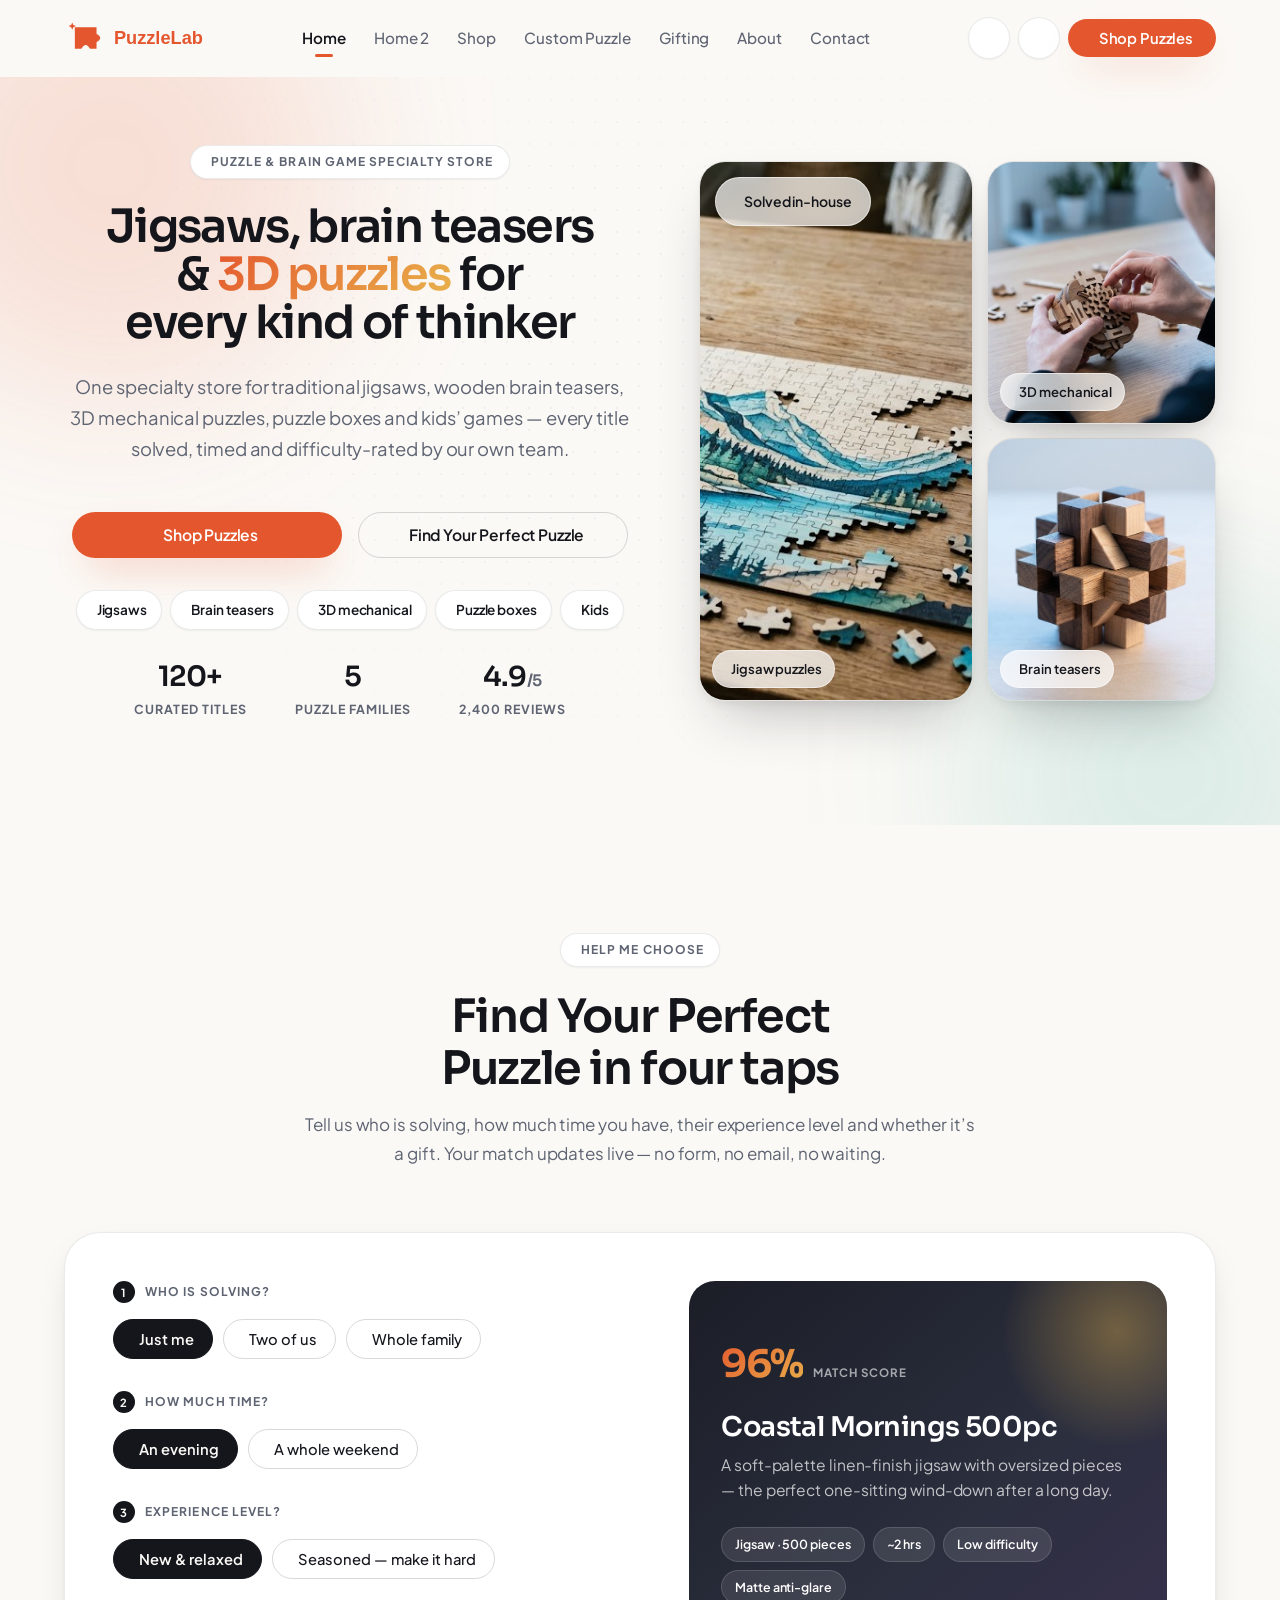
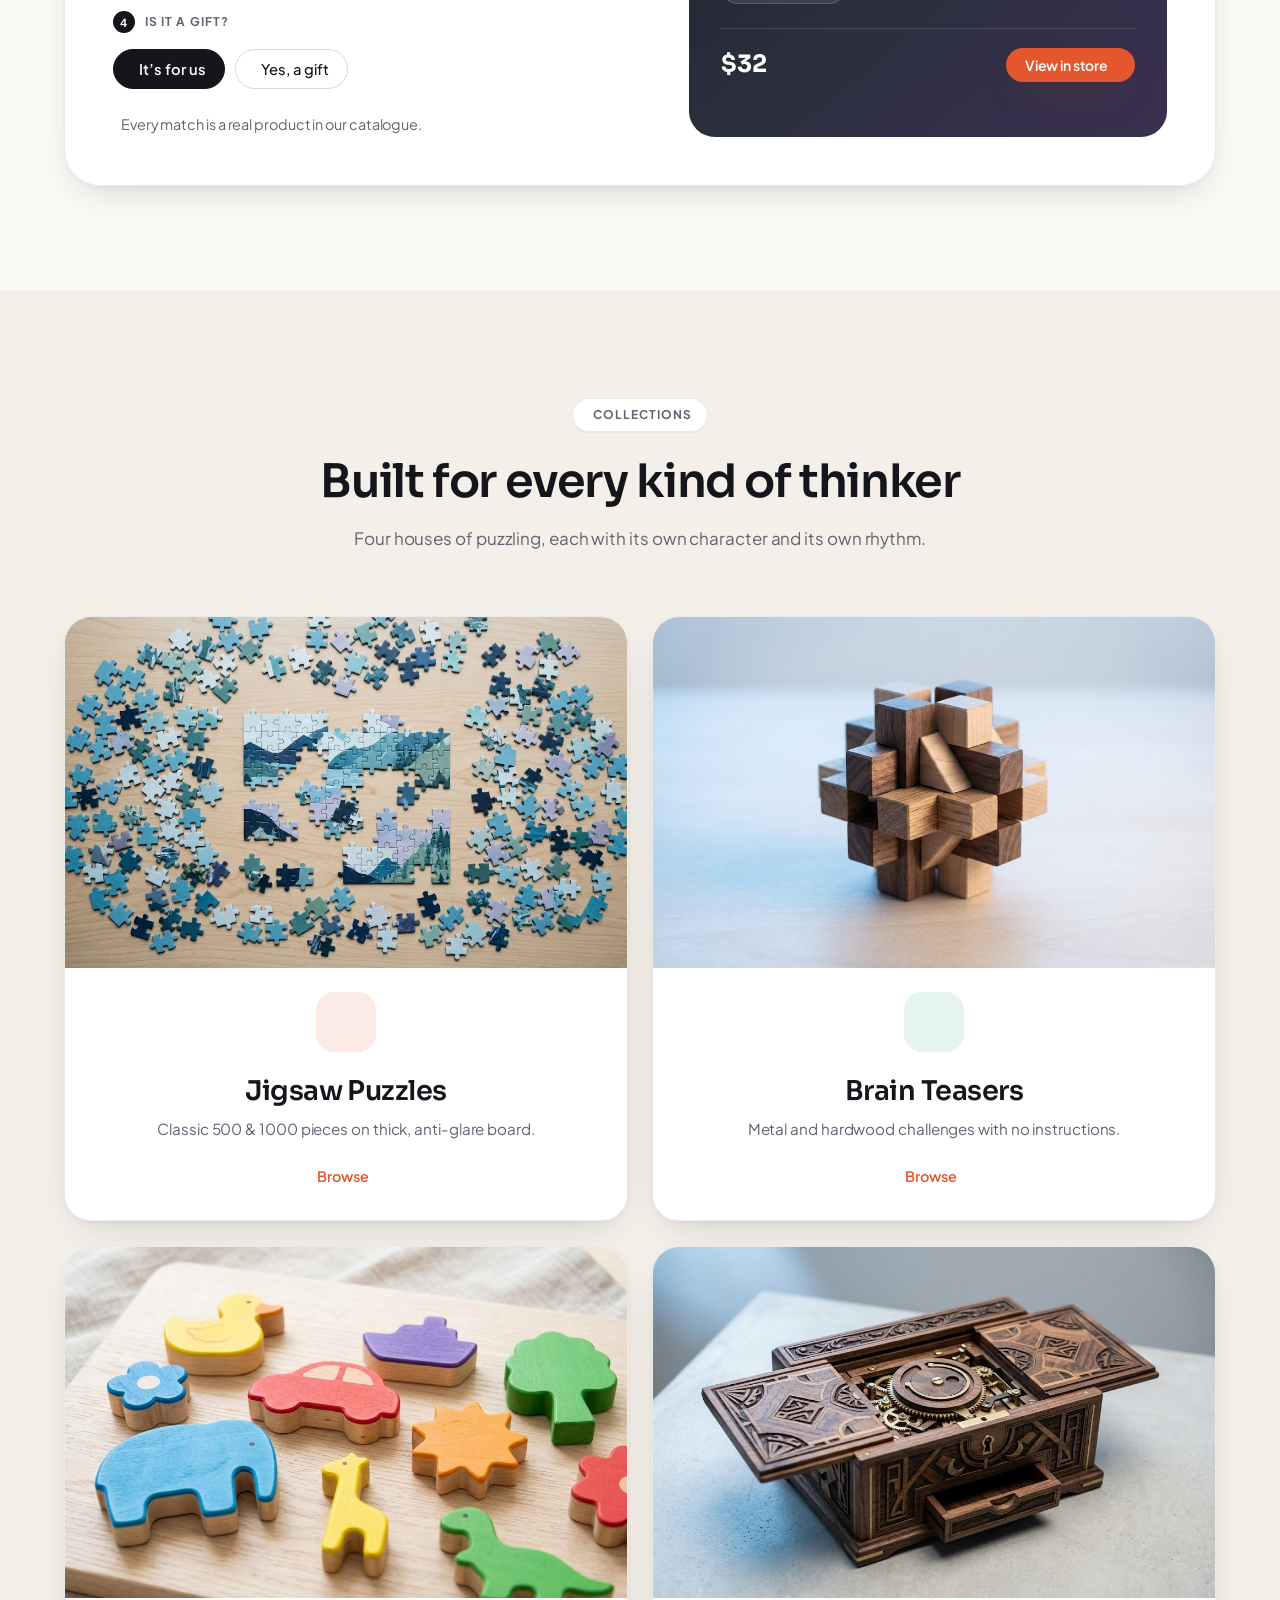
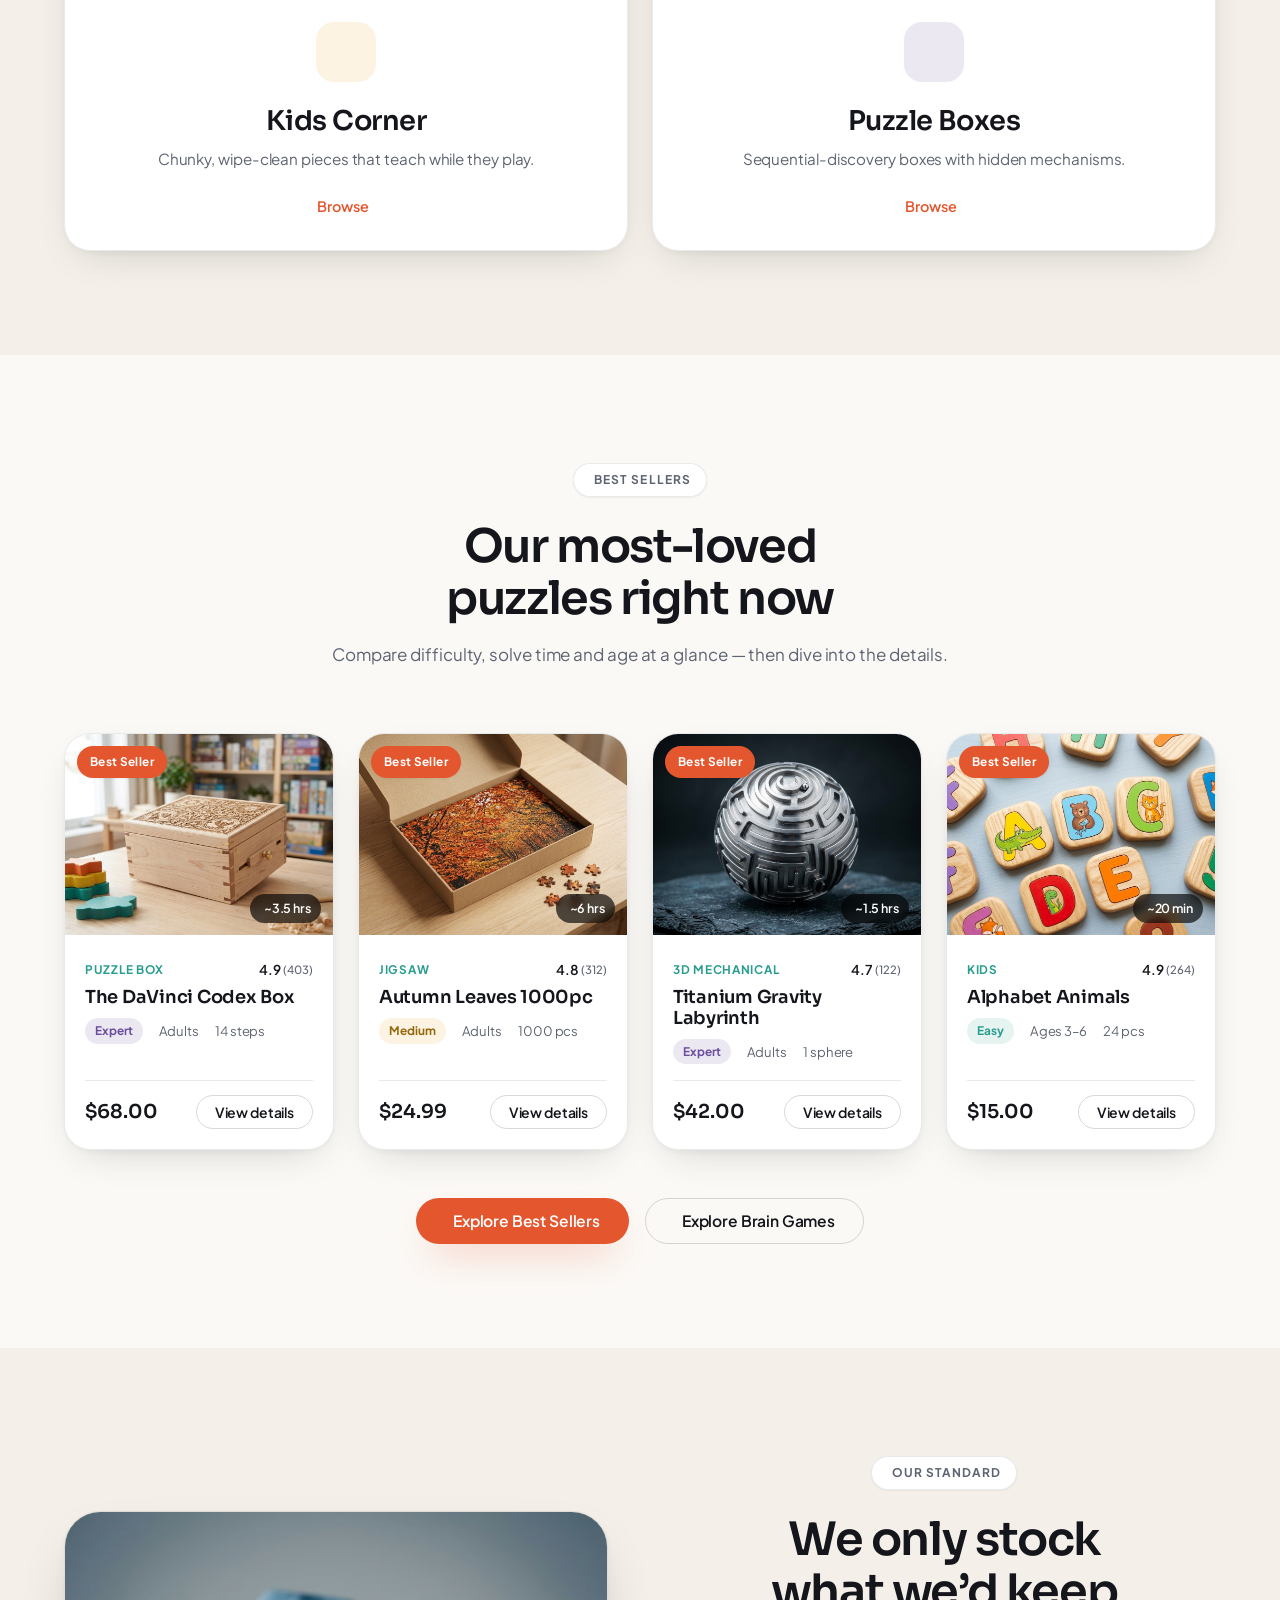
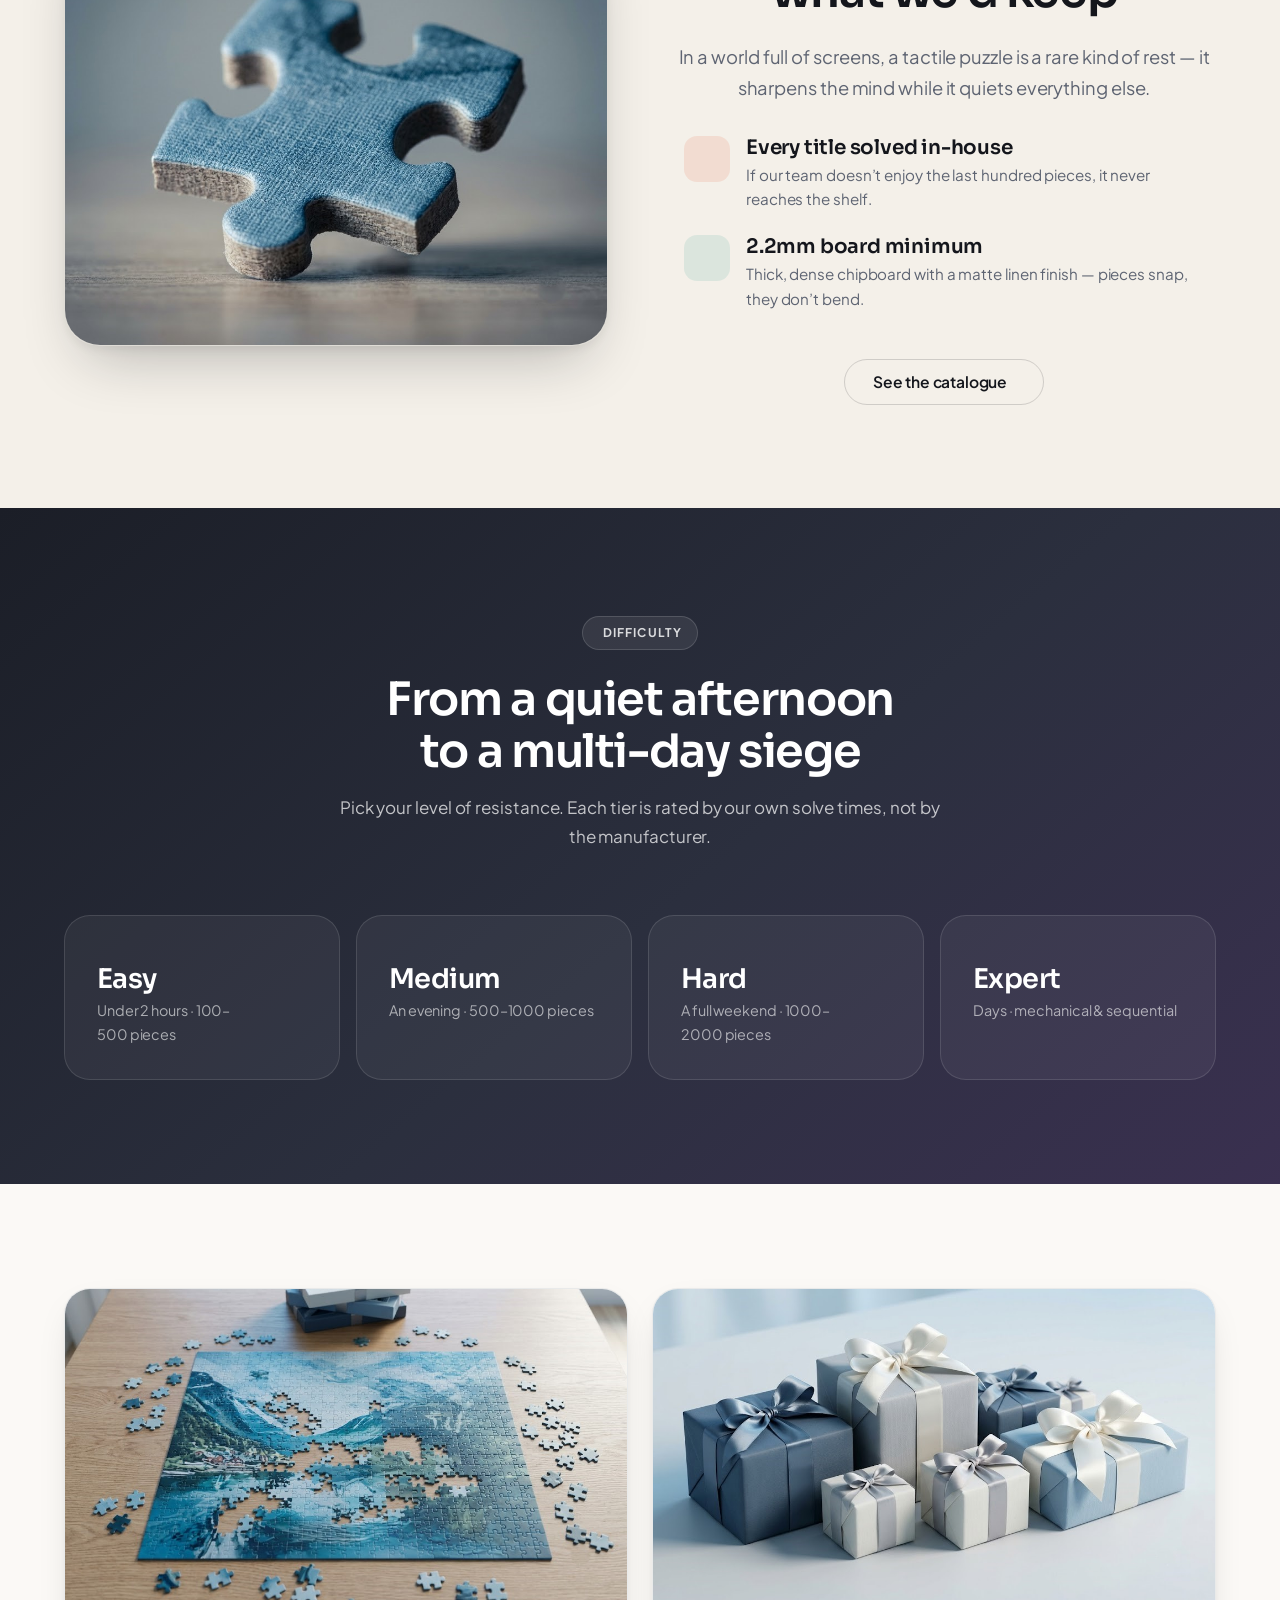
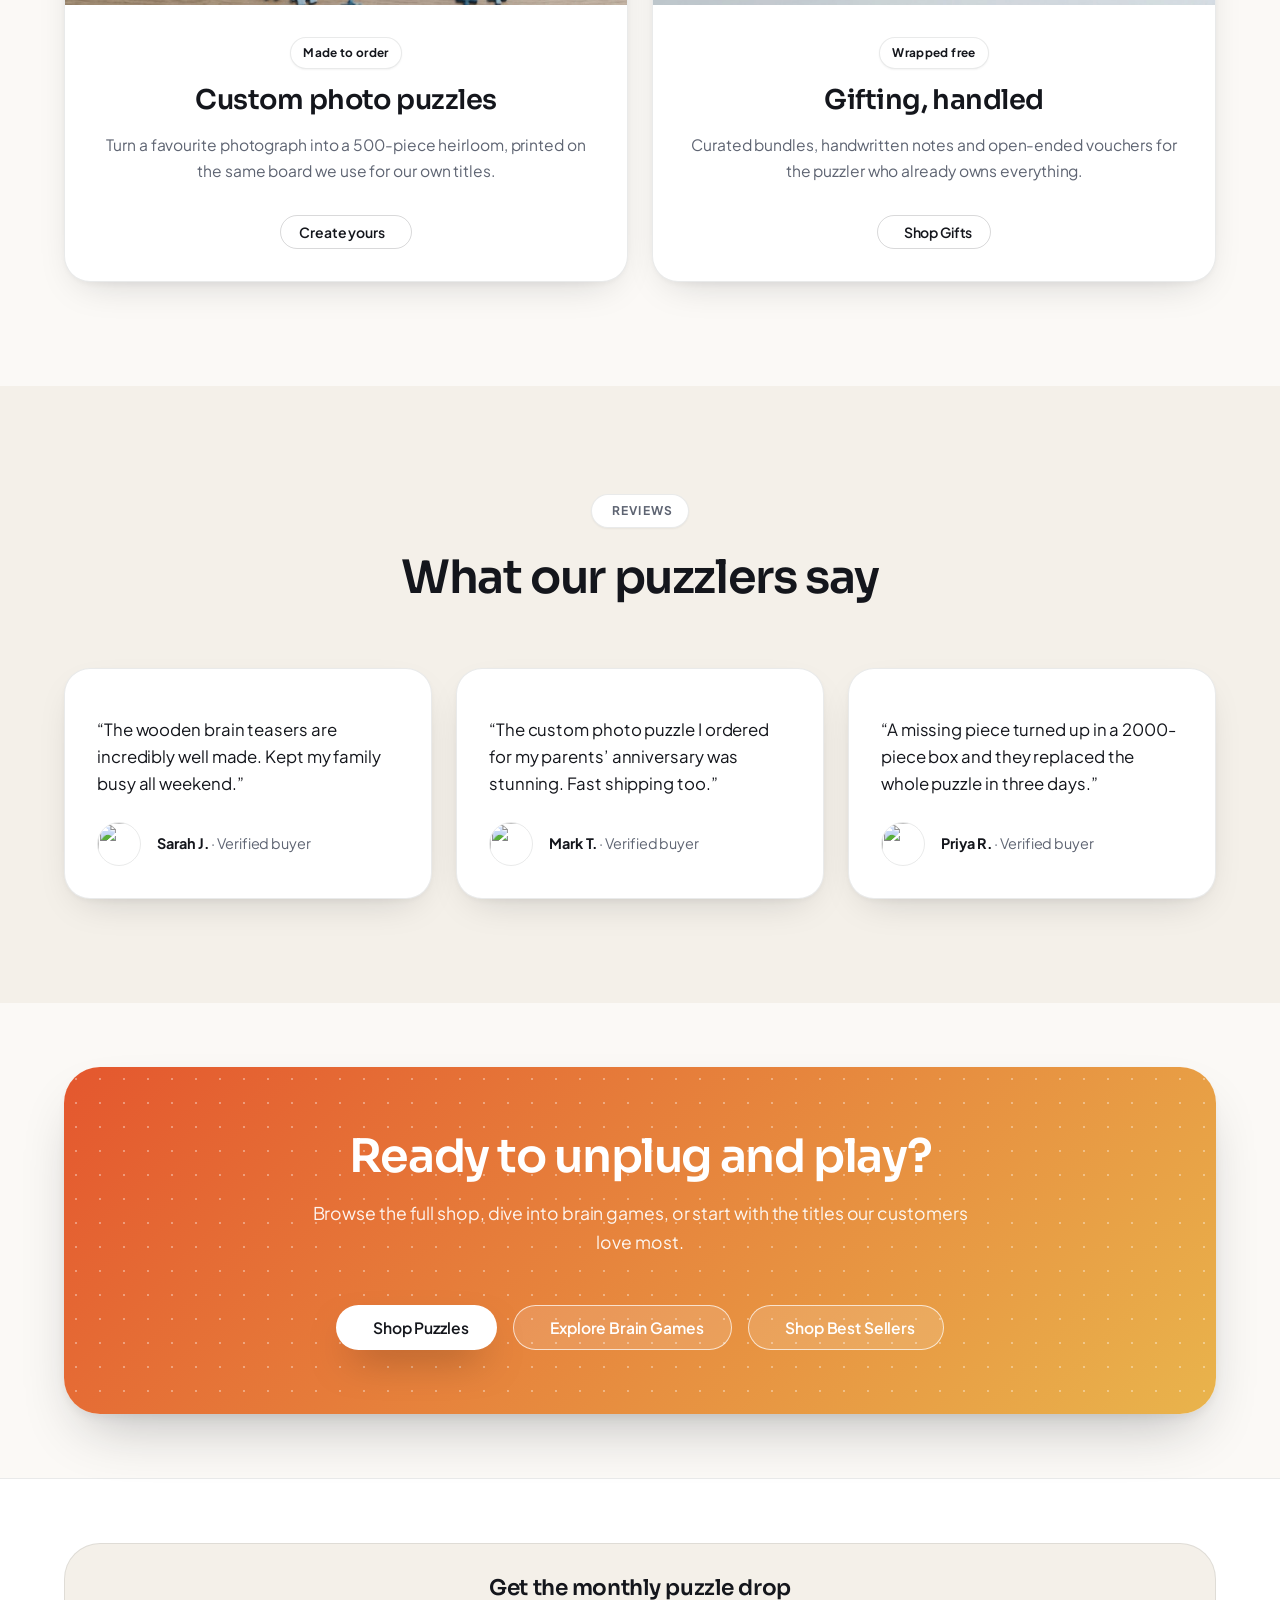
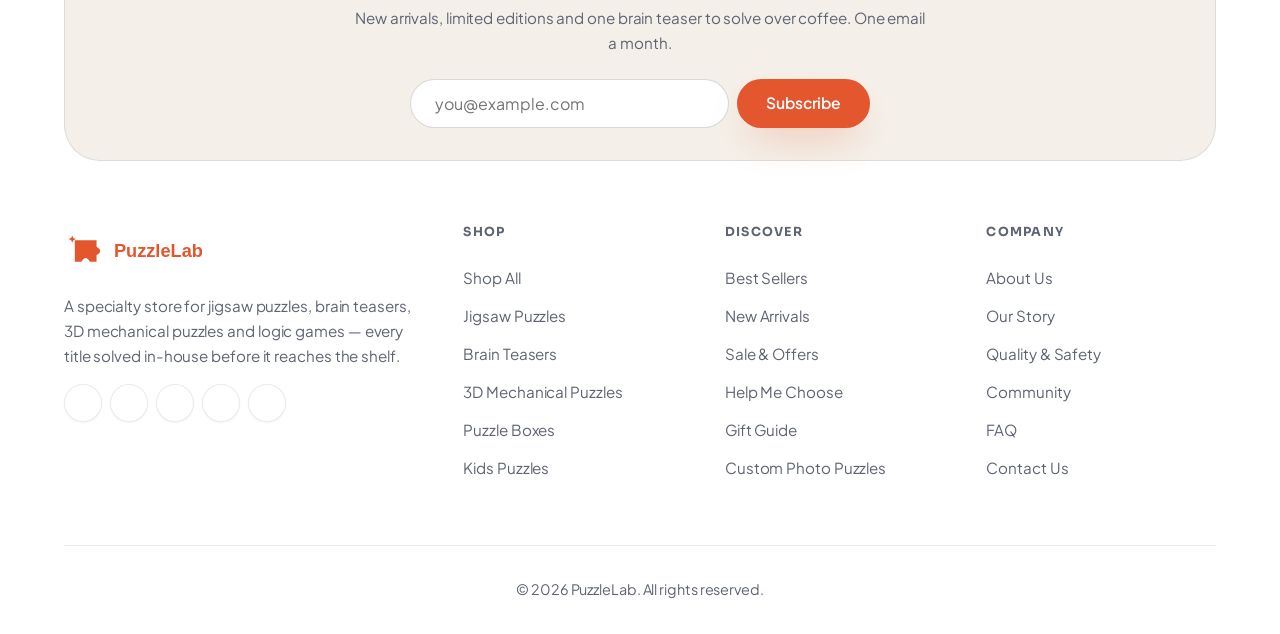
==== commit 464b437b: "1doc client" ====
--- a/index.html
+++ b/index.html
@@ -36,7 +36,7 @@
   <div class="drawer-overlay"></div>
 
   <!-- Mobile Drawer -->
-  <aside class="drawer">
+  <aside class="drawer" aria-label="Mobile menu">
     <div class="drawer-header">
       <div class="logo">
         <img src="assets/images/puzzlelab-logo.svg" alt="PuzzleLab">
@@ -46,12 +46,14 @@
       </button>
     </div>
 
-    <nav class="nav-links drawer-links">
-      <a href="index.html" class="nav-link active">Home</a>
+    <nav class="nav-links drawer-links" aria-label="Mobile">
+      <a href="index.html" class="nav-link active" aria-current="page">Home</a>
       <a href="home2.html" class="nav-link">Home 2</a>
-      <a href="products.html" class="nav-link">Products</a>
-      <a href="custom-photo-puzzle.html" class="nav-link">Custom Photo Puzzle</a>
+      <a href="shop.html" class="nav-link">Shop</a>
+      <a href="custom-photo-puzzle.html" class="nav-link">Custom Puzzle</a>
       <a href="gifting.html" class="nav-link">Gifting</a>
+      <a href="about.html" class="nav-link">About</a>
+      <a href="contact.html" class="nav-link">Contact</a>
     </nav>
 
     <div class="nav-actions drawer-actions">
@@ -63,7 +65,7 @@
       </button>
     </div>
 
-    <a href="contact.html" class="btn btn-primary drawer-cta">Contact <i class="ph ph-arrow-right"></i></a>
+    <a href="shop.html" class="btn btn-primary drawer-cta"><i class="ph-fill ph-puzzle-piece"></i> Shop Puzzles</a>
   </aside>
 
   <!-- Header -->
@@ -73,12 +75,14 @@
         <img src="assets/images/puzzlelab-logo.svg" alt="PuzzleLab">
       </a>
 
-      <nav class="nav-links">
-        <a href="index.html" class="nav-link active">Home</a>
+      <nav class="nav-links" aria-label="Main">
+        <a href="index.html" class="nav-link active" aria-current="page">Home</a>
         <a href="home2.html" class="nav-link">Home 2</a>
-        <a href="products.html" class="nav-link">Products</a>
-        <a href="custom-photo-puzzle.html" class="nav-link">Custom Photo Puzzle</a>
+        <a href="shop.html" class="nav-link">Shop</a>
+        <a href="custom-photo-puzzle.html" class="nav-link">Custom Puzzle</a>
         <a href="gifting.html" class="nav-link">Gifting</a>
+        <a href="about.html" class="nav-link">About</a>
+        <a href="contact.html" class="nav-link">Contact</a>
       </nav>
 
       <div class="nav-actions">
@@ -88,7 +92,7 @@
         <button class="icon-btn rtl-toggle" aria-label="Toggle RTL">
           <i class="ph ph-arrows-left-right"></i>
         </button>
-        <a href="contact.html" class="btn btn-primary nav-btn">Contact</a>
+        <a href="shop.html" class="btn btn-primary nav-btn"><i class="ph-fill ph-puzzle-piece"></i> Shop Puzzles</a>
         <button class="icon-btn hamburger" aria-label="Open menu">
           <i class="ph ph-list"></i>
         </button>
@@ -98,25 +102,31 @@
 
   <main>
     <!-- Hero Section -->
-    <section class="section hero" style="padding-block: var(--space-8) var(--space-12); overflow: hidden;">
+    <section class="section hero home-hero">
       <div class="hero-glow a"></div>
       <div class="hero-glow b"></div>
       <div class="dot-grid"></div>
 
-      <div class="container"
-        style="position: relative; z-index: 1; display: grid; grid-template-columns: repeat(auto-fit, minmax(320px, 1fr)); gap: var(--space-8); align-items: center;">
+      <div class="container home-hero-grid">
         <div class="hero-content animate-fade-in-up">
-          <span class="eyebrow"><i class="ph-fill ph-sparkle"></i> Hand-picked since 2014</span>
-          <h1 style="margin-block-end: var(--space-4);">Find your next <span class="text-grad">&ldquo;aha&rdquo;</span>
-            moment.</h1>
-          <p class="lead" style="margin-block-end: var(--space-6); max-width: 50ch;">
-            A small, obsessively curated collection of premium puzzles and brain games &mdash; chosen for the craft in
-            the box, not the noise on the shelf.
+          <span class="eyebrow"><i class="ph-fill ph-puzzle-piece"></i> Puzzle &amp; Brain Game Specialty Store</span>
+          <h1>Jigsaws, brain teasers &amp; <span class="text-grad">3D puzzles</span> for every kind of thinker</h1>
+          <p class="lead">
+            One specialty store for traditional jigsaws, wooden brain teasers, 3D mechanical puzzles, puzzle boxes and
+            kids&rsquo; games &mdash; every title solved, timed and difficulty-rated by our own team.
           </p>
-          <div style="display: flex; gap: var(--space-3); flex-wrap: wrap;">
-            <a href="products.html" class="btn btn-primary">Shop the collection <i class="ph ph-arrow-right"></i></a>
-            <a href="#finder" class="btn btn-outline">Find my puzzle</a>
+          <div class="hero-actions">
+            <a href="shop.html" class="btn btn-primary"><i class="ph-fill ph-puzzle-piece"></i> Shop Puzzles</a>
+            <a href="#finder" class="btn btn-outline"><i class="ph-fill ph-magic-wand"></i> Find Your Perfect Puzzle</a>
           </div>
+
+          <nav class="hero-cats" aria-label="Quick links to categories">
+            <a href="shop.html?type=jigsaw#catalogue"><i class="ph-fill ph-puzzle-piece"></i> Jigsaws</a>
+            <a href="shop.html?type=brain-teaser#catalogue"><i class="ph-fill ph-brain"></i> Brain teasers</a>
+            <a href="shop.html?type=mechanical#catalogue"><i class="ph-fill ph-gear-six"></i> 3D mechanical</a>
+            <a href="shop.html?type=puzzle-box#catalogue"><i class="ph-fill ph-lock-key"></i> Puzzle boxes</a>
+            <a href="shop.html?type=kids#catalogue"><i class="ph-fill ph-baby"></i> Kids</a>
+          </nav>
 
           <div class="stat-row">
             <div>
@@ -124,18 +134,30 @@
               <span class="stat-label">Curated titles</span>
             </div>
             <div>
+              <span class="stat-num">5</span>
+              <span class="stat-label">Puzzle families</span>
+            </div>
+            <div>
               <span class="stat-num">4.9<span style="font-size: 1rem; color: var(--color-text-muted);">/5</span></span>
               <span class="stat-label">2,400 reviews</span>
             </div>
           </div>
         </div>
 
-        <div class="hero-visual animate-fade-in-up delay-2" style="position: relative;">
-          <div class="media-frame" style="aspect-ratio: 4/5;">
-            <img src="assets/images/hero-family-puzzle-table.jpg"
-              alt="A family working together on a jigsaw puzzle at a table">
-          </div>
-
+        <div class="hero-collage animate-fade-in-up delay-2">
+          <a href="shop.html?type=jigsaw#catalogue" class="collage-item collage-a">
+            <img src="assets/images/hero-brain-training-bg.jpg" alt="A mountain jigsaw puzzle being assembled on a table">
+            <span class="collage-label"><i class="ph-fill ph-puzzle-piece"></i> Jigsaw puzzles</span>
+          </a>
+          <a href="shop.html?type=mechanical#catalogue" class="collage-item collage-b">
+            <img src="assets/images/feature-person-focused-logic-puzzle.jpg" alt="Hands solving a 3D wooden gear puzzle">
+            <span class="collage-label"><i class="ph-fill ph-gear-six"></i> 3D mechanical</span>
+          </a>
+          <a href="shop.html?type=brain-teaser#catalogue" class="collage-item collage-c">
+            <img src="assets/images/collection-wooden-brain-teaser.jpg" alt="An interlocking wooden brain teaser">
+            <span class="collage-label"><i class="ph-fill ph-brain"></i> Brain teasers</span>
+          </a>
+          <div class="float-chip collage-chip"><i class="ph-fill ph-seal-check"></i> Solved in-house</div>
         </div>
       </div>
     </section>
@@ -144,10 +166,10 @@
     <section class="section" id="finder">
       <div class="container">
         <div class="section-header reveal">
-          <span class="eyebrow"><i class="ph-fill ph-cursor-click"></i> Interactive</span>
-          <h2>Find your perfect puzzle in three taps</h2>
-          <p>Tell us who is solving, how long you have, and the mood you are after. Your match updates live &mdash; no
-            form, no email, no waiting.</p>
+          <span class="eyebrow"><i class="ph-fill ph-magic-wand"></i> Help Me Choose</span>
+          <h2>Find Your Perfect Puzzle in four taps</h2>
+          <p>Tell us who is solving, how much time you have, their experience level and whether it&rsquo;s a gift.
+            Your match updates live &mdash; no form, no email, no waiting.</p>
         </div>
 
         <div class="finder reveal" id="puzzleFinder">
@@ -175,12 +197,22 @@
             </div>
 
             <div class="finder-step">
-              <div class="finder-step-label"><span class="num">3</span> What mood?</div>
-              <div class="chip-row" role="group" aria-label="What mood">
+              <div class="finder-step-label"><span class="num">3</span> Experience level?</div>
+              <div class="chip-row" role="group" aria-label="Experience level">
                 <button type="button" class="chip active" data-group="vibe" data-value="calm" aria-pressed="true"><i
-                    class="ph-fill ph-leaf"></i> Calm &amp; meditative</button>
+                    class="ph-fill ph-leaf"></i> New &amp; relaxed</button>
                 <button type="button" class="chip" data-group="vibe" data-value="intense" aria-pressed="false"><i
-                    class="ph-fill ph-fire"></i> Properly difficult</button>
+                    class="ph-fill ph-fire"></i> Seasoned &mdash; make it hard</button>
+              </div>
+            </div>
+
+            <div class="finder-step">
+              <div class="finder-step-label"><span class="num">4</span> Is it a gift?</div>
+              <div class="chip-row" role="group" aria-label="Is it a gift">
+                <button type="button" class="chip active" data-group="gift" data-value="no" aria-pressed="true"><i
+                    class="ph-fill ph-house"></i> It&rsquo;s for us</button>
+                <button type="button" class="chip" data-group="gift" data-value="yes" aria-pressed="false"><i
+                    class="ph-fill ph-gift"></i> Yes, a gift</button>
               </div>
             </div>
 
@@ -204,7 +236,7 @@
         </div>
         <div class="grid-4 grid-4-wide">
 
-          <a href="products.html" class="card collection-card reveal">
+          <a href="shop.html?type=jigsaw#catalogue" class="card collection-card reveal">
             <span class="card-media"><img src="assets/images/collection-jigsaw-pieces-table.jpg"
                 alt="Jigsaw puzzle pieces spread across a table" loading="lazy"></span>
             <span class="icon-tile"><i class="ph-fill ph-puzzle-piece"></i></span>
@@ -214,7 +246,7 @@
             <span class="card-cta">Browse <i class="ph-bold ph-arrow-right"></i></span>
           </a>
 
-          <a href="products.html" class="card collection-card reveal">
+          <a href="shop.html?type=brain-teaser#catalogue" class="card collection-card reveal">
             <span class="card-media"><img src="assets/images/collection-wooden-brain-teaser.jpg"
                 alt="A wooden brain teaser puzzle" loading="lazy"></span>
             <span class="icon-tile teal"><i class="ph-fill ph-cube"></i></span>
@@ -224,7 +256,7 @@
             <span class="card-cta">Browse <i class="ph-bold ph-arrow-right"></i></span>
           </a>
 
-          <a href="products.html" class="card collection-card reveal">
+          <a href="shop.html?type=kids#catalogue" class="card collection-card reveal">
             <span class="card-media"><img src="assets/images/collection-kids-chunky-puzzle.jpg"
                 alt="A child playing with chunky wooden puzzle pieces" loading="lazy"></span>
             <span class="icon-tile gold"><i class="ph-fill ph-baby"></i></span>
@@ -234,7 +266,7 @@
             <span class="card-cta">Browse <i class="ph-bold ph-arrow-right"></i></span>
           </a>
 
-          <a href="products.html" class="card collection-card reveal">
+          <a href="shop.html?type=puzzle-box#catalogue" class="card collection-card reveal">
             <span class="card-media"><img src="assets/images/collection-puzzle-box-mechanism.jpg"
                 alt="A wooden puzzle box with a hidden mechanism" loading="lazy"></span>
             <span class="icon-tile violet"><i class="ph-fill ph-lock-key"></i></span>
@@ -248,8 +280,122 @@
       </div>
     </section>
 
+    <!-- Best Sellers -->
+    <section class="section" id="best-sellers">
+      <div class="container">
+        <div class="section-header reveal">
+          <span class="eyebrow"><i class="ph-fill ph-trophy"></i> Best sellers</span>
+          <h2>Our most-loved puzzles right now</h2>
+          <p>Compare difficulty, solve time and age at a glance &mdash; then dive into the details.</p>
+        </div>
+        <div class="grid-4">
+          <!-- CARDS:best -->
+          <article class="shop-card reveal">
+            <a href="product.html" class="shop-card-media">
+              <img src="assets/images/card-davinci-codex.jpg" alt="The DaVinci Codex wooden puzzle box" loading="lazy">
+              <span class="badge badge-hot">Best Seller</span>
+              <span class="shop-time"><i class="ph-bold ph-clock"></i> ~3.5 hrs</span>
+            </a>
+            <div class="shop-card-body">
+              <div class="shop-card-top">
+                <span class="shop-type">Puzzle box</span>
+                <span class="rating" aria-label="Rated 4.9 out of 5"><i class="ph-fill ph-star"></i> 4.9 <small>(403)</small></span>
+              </div>
+              <h3><a href="product.html">The DaVinci Codex Box</a></h3>
+              <ul class="shop-meta">
+                <li><span class="diff diff-expert">Expert</span></li>
+                <li><i class="ph ph-user"></i> Adults</li>
+                <li><i class="ph ph-puzzle-piece"></i> 14 steps</li>
+              </ul>
+              <div class="shop-card-foot">
+                <span class="price">$68.00</span>
+                <a href="product.html" class="btn btn-outline btn-sm">View details</a>
+              </div>
+            </div>
+          </article>
+
+          <article class="shop-card reveal">
+            <a href="product.html" class="shop-card-media">
+              <img src="assets/images/card-autumn-leaves.jpg" alt="Autumn Leaves jigsaw puzzle" loading="lazy">
+              <span class="badge badge-hot">Best Seller</span>
+              <span class="shop-time"><i class="ph-bold ph-clock"></i> ~6 hrs</span>
+            </a>
+            <div class="shop-card-body">
+              <div class="shop-card-top">
+                <span class="shop-type">Jigsaw</span>
+                <span class="rating" aria-label="Rated 4.8 out of 5"><i class="ph-fill ph-star"></i> 4.8 <small>(312)</small></span>
+              </div>
+              <h3><a href="product.html">Autumn Leaves 1000pc</a></h3>
+              <ul class="shop-meta">
+                <li><span class="diff diff-medium">Medium</span></li>
+                <li><i class="ph ph-user"></i> Adults</li>
+                <li><i class="ph ph-puzzle-piece"></i> 1000 pcs</li>
+              </ul>
+              <div class="shop-card-foot">
+                <span class="price">$24.99</span>
+                <a href="product.html" class="btn btn-outline btn-sm">View details</a>
+              </div>
+            </div>
+          </article>
+
+          <article class="shop-card reveal">
+            <a href="product.html" class="shop-card-media">
+              <img src="assets/images/card-titanium-labyrinth.jpg" alt="Titanium gravity labyrinth puzzle" loading="lazy">
+              <span class="badge badge-hot">Best Seller</span>
+              <span class="shop-time"><i class="ph-bold ph-clock"></i> ~1.5 hrs</span>
+            </a>
+            <div class="shop-card-body">
+              <div class="shop-card-top">
+                <span class="shop-type">3D mechanical</span>
+                <span class="rating" aria-label="Rated 4.7 out of 5"><i class="ph-fill ph-star"></i> 4.7 <small>(122)</small></span>
+              </div>
+              <h3><a href="product.html">Titanium Gravity Labyrinth</a></h3>
+              <ul class="shop-meta">
+                <li><span class="diff diff-expert">Expert</span></li>
+                <li><i class="ph ph-user"></i> Adults</li>
+                <li><i class="ph ph-puzzle-piece"></i> 1 sphere</li>
+              </ul>
+              <div class="shop-card-foot">
+                <span class="price">$42.00</span>
+                <a href="product.html" class="btn btn-outline btn-sm">View details</a>
+              </div>
+            </div>
+          </article>
+
+          <article class="shop-card reveal">
+            <a href="product.html" class="shop-card-media">
+              <img src="assets/images/card-alphabet-animals.jpg" alt="Alphabet Animals chunky kids puzzle" loading="lazy">
+              <span class="badge badge-hot">Best Seller</span>
+              <span class="shop-time"><i class="ph-bold ph-clock"></i> ~20 min</span>
+            </a>
+            <div class="shop-card-body">
+              <div class="shop-card-top">
+                <span class="shop-type">Kids</span>
+                <span class="rating" aria-label="Rated 4.9 out of 5"><i class="ph-fill ph-star"></i> 4.9 <small>(264)</small></span>
+              </div>
+              <h3><a href="product.html">Alphabet Animals</a></h3>
+              <ul class="shop-meta">
+                <li><span class="diff diff-easy">Easy</span></li>
+                <li><i class="ph ph-user"></i> Ages 3–6</li>
+                <li><i class="ph ph-puzzle-piece"></i> 24 pcs</li>
+              </ul>
+              <div class="shop-card-foot">
+                <span class="price">$15.00</span>
+                <a href="product.html" class="btn btn-outline btn-sm">View details</a>
+              </div>
+            </div>
+          </article>
+          <!-- /CARDS:best -->
+        </div>
+        <div class="btn-row" style="margin-block-start: var(--space-6);">
+          <a href="shop.html#best-sellers" class="btn btn-primary"><i class="ph-fill ph-trophy"></i> Explore Best Sellers</a>
+          <a href="shop.html?type=brain-teaser#catalogue" class="btn btn-outline"><i class="ph-fill ph-brain"></i> Explore Brain Games</a>
+        </div>
+      </div>
+    </section>
+
     <!-- Brand Story -->
-    <section class="section">
+    <section class="section band-soft">
       <div class="container story-grid">
         <div class="media-frame reveal" style="aspect-ratio: 5/4;">
           <img src="assets/images/story-puzzle-piece-closeup.jpg" alt="Close-up of a wooden puzzle piece">
@@ -277,7 +423,7 @@
               </div>
             </li>
           </ul>
-          <a href="products.html" class="btn btn-outline">See the catalogue <i class="ph ph-arrow-right"></i></a>
+          <a href="shop.html" class="btn btn-outline">See the catalogue <i class="ph ph-arrow-right"></i></a>
         </div>
       </div>
     </section>
@@ -292,7 +438,7 @@
         </div>
 
         <div class="grid-4" style="--grid-gap: var(--space-3);">
-          <a href="products.html" class="reveal"
+          <a href="shop.html" class="reveal"
             style="display: block; padding: var(--space-5); border-radius: var(--radius-lg); background: rgba(255,255,255,0.05); border: 1px solid rgba(255,255,255,0.12); transition: all var(--transition-fast);">
             <div style="display: flex; gap: 4px; color: var(--color-accent); margin-block-end: var(--space-3);">
               <i class="ph-fill ph-star"></i><i class="ph ph-star"></i><i class="ph ph-star"></i>
@@ -300,7 +446,7 @@
             <h3 style="color: #fff; margin-block-end: 4px;">Easy</h3>
             <p style="color: rgba(255,255,255,0.6); font-size: 0.9rem;">Under 2 hours &middot; 100&ndash;500 pieces</p>
           </a>
-          <a href="products.html" class="reveal"
+          <a href="shop.html" class="reveal"
             style="display: block; padding: var(--space-5); border-radius: var(--radius-lg); background: rgba(255,255,255,0.05); border: 1px solid rgba(255,255,255,0.12); transition: all var(--transition-fast);">
             <div style="display: flex; gap: 4px; color: var(--color-accent); margin-block-end: var(--space-3);">
               <i class="ph-fill ph-star"></i><i class="ph-fill ph-star"></i><i class="ph ph-star"></i>
@@ -308,7 +454,7 @@
             <h3 style="color: #fff; margin-block-end: 4px;">Medium</h3>
             <p style="color: rgba(255,255,255,0.6); font-size: 0.9rem;">An evening &middot; 500&ndash;1000 pieces</p>
           </a>
-          <a href="products.html" class="reveal"
+          <a href="shop.html" class="reveal"
             style="display: block; padding: var(--space-5); border-radius: var(--radius-lg); background: rgba(255,255,255,0.05); border: 1px solid rgba(255,255,255,0.12); transition: all var(--transition-fast);">
             <div style="display: flex; gap: 4px; color: var(--color-accent); margin-block-end: var(--space-3);">
               <i class="ph-fill ph-star"></i><i class="ph-fill ph-star"></i><i class="ph-fill ph-star"></i>
@@ -317,7 +463,7 @@
             <p style="color: rgba(255,255,255,0.6); font-size: 0.9rem;">A full weekend &middot; 1000&ndash;2000 pieces
             </p>
           </a>
-          <a href="products.html" class="reveal"
+          <a href="shop.html" class="reveal"
             style="display: block; padding: var(--space-5); border-radius: var(--radius-lg); background: rgba(255,255,255,0.05); border: 1px solid rgba(255,255,255,0.12); transition: all var(--transition-fast);">
             <div style="display: flex; gap: 4px; color: var(--color-primary); margin-block-end: var(--space-3);">
               <i class="ph-fill ph-fire"></i><i class="ph-fill ph-fire"></i><i class="ph-fill ph-fire"></i>
@@ -362,7 +508,7 @@
               Curated bundles, handwritten notes and open-ended vouchers for the puzzler who already owns everything.
             </p>
             <a href="gifting.html" class="btn btn-outline btn-sm"
-              style="margin-block-start: auto; align-self: center;">Explore gifts <i class="ph ph-arrow-right"></i></a>
+              style="margin-block-start: auto; align-self: center;"><i class="ph-fill ph-gift"></i> Shop Gifts</a>
           </div>
         </div>
 
@@ -419,19 +565,17 @@
     </section>
 
     <!-- CTA Band -->
-    <section class="section" style="padding-block: var(--space-8);">
+    <section class="section cta-section">
       <div class="container reveal">
-        <div
-          style="background: var(--grad-primary); border-radius: var(--radius-xl); padding: var(--space-8) var(--space-6); text-align: center; position: relative; overflow: hidden; box-shadow: var(--shadow-hover);">
+        <div class="cta-band">
           <div class="puzzle-grid-overlay"></div>
-          <div style="position: relative; z-index: 1; max-width: 620px; margin-inline: auto;">
-            <h2 style="color: #fff; margin-block-end: var(--space-3);">Ready to unplug and play?</h2>
-            <p style="color: rgba(255,255,255,0.88); margin-block-end: var(--space-6); font-size: 1.1rem;">Browse the
-              full catalogue, or let us pick something for you &mdash; we answer every enquiry personally.</p>
-            <div style="display: flex; gap: var(--space-3); justify-content: center; flex-wrap: wrap;">
-              <a href="products.html" class="btn btn-light">Browse catalogue</a>
-
-
+          <div class="cta-band-inner">
+            <h2>Ready to unplug and play?</h2>
+            <p>Browse the full shop, dive into brain games, or start with the titles our customers love most.</p>
+            <div class="btn-row">
+              <a href="shop.html" class="btn btn-light"><i class="ph-fill ph-puzzle-piece"></i> Shop Puzzles</a>
+              <a href="shop.html?type=brain-teaser#catalogue" class="btn btn-ghost-light"><i class="ph-fill ph-brain"></i> Explore Brain Games</a>
+              <a href="shop.html#best-sellers" class="btn btn-ghost-light"><i class="ph-fill ph-trophy"></i> Shop Best Sellers</a>
             </div>
           </div>
         </div>
@@ -442,49 +586,68 @@
   <!-- Footer -->
   <footer class="footer">
     <div class="container">
+
+      <!-- Newsletter strip -->
+      <div class="footer-newsletter">
+        <div>
+          <h3>Get the monthly puzzle drop</h3>
+          <p>New arrivals, limited editions and one brain teaser to solve over coffee. One email a month.</p>
+        </div>
+        <form class="newsletter-form footer-newsletter-form" onsubmit="return false;">
+          <input type="email" placeholder="you@example.com" aria-label="Email address" class="form-control">
+          <button type="submit" class="btn btn-primary">Subscribe</button>
+        </form>
+      </div>
+
       <div class="footer-grid">
-        <div class="footer-col">
-          <a href="index.html" class="logo" style="margin-block-end: var(--space-3);">
+        <div class="footer-col footer-brand">
+          <a href="index.html" class="logo">
             <img src="assets/images/puzzlelab-logo.svg" alt="PuzzleLab">
           </a>
-          <p style="color: var(--color-text-muted); margin-block-end: var(--space-4); font-size: 0.95rem;">Premium
-            puzzles and brain games for curious minds of all ages.</p>
-          <div class="footer-social" style="display: flex; gap: var(--space-2);">
-            <a href="#" class="icon-btn" style="width: 38px; height: 38px; font-size: 1.05rem;"
-              aria-label="Instagram"><i class="ph ph-instagram-logo"></i></a>
-            <a href="#" class="icon-btn" style="width: 38px; height: 38px; font-size: 1.05rem;" aria-label="Facebook"><i
-                class="ph ph-facebook-logo"></i></a>
-            <a href="#" class="icon-btn" style="width: 38px; height: 38px; font-size: 1.05rem;" aria-label="X"><i
-                class="ph ph-x-logo"></i></a>
+          <p>A specialty store for jigsaw puzzles, brain teasers, 3D mechanical puzzles and logic games &mdash;
+            every title solved in-house before it reaches the shelf.</p>
+          <div class="footer-social">
+            <a href="#" class="icon-btn" aria-label="Instagram"><i class="ph ph-instagram-logo"></i></a>
+            <a href="#" class="icon-btn" aria-label="Facebook"><i class="ph ph-facebook-logo"></i></a>
+            <a href="#" class="icon-btn" aria-label="X"><i class="ph ph-x-logo"></i></a>
+            <a href="#" class="icon-btn" aria-label="YouTube"><i class="ph ph-youtube-logo"></i></a>
+            <a href="#" class="icon-btn" aria-label="Pinterest"><i class="ph ph-pinterest-logo"></i></a>
           </div>
         </div>
 
         <div class="footer-col">
           <h4>Shop</h4>
           <ul class="footer-links">
-            <li><a href="products.html">All Products</a></li>
-            <li><a href="products.html">Jigsaw Puzzles</a></li>
-            <li><a href="products.html">Brain Teasers</a></li>
-            <li><a href="products.html">Kids Puzzles</a></li>
+            <li><a href="shop.html">Shop All</a></li>
+            <li><a href="shop.html?type=jigsaw#catalogue">Jigsaw Puzzles</a></li>
+            <li><a href="shop.html?type=brain-teaser#catalogue">Brain Teasers</a></li>
+            <li><a href="shop.html?type=mechanical#catalogue">3D Mechanical Puzzles</a></li>
+            <li><a href="shop.html?type=puzzle-box#catalogue">Puzzle Boxes</a></li>
+            <li><a href="shop.html?type=kids#catalogue">Kids Puzzles</a></li>
           </ul>
         </div>
 
         <div class="footer-col">
-          <h4>Services</h4>
+          <h4>Discover</h4>
           <ul class="footer-links">
+            <li><a href="shop.html#best-sellers">Best Sellers</a></li>
+            <li><a href="shop.html#new-arrivals">New Arrivals</a></li>
+            <li><a href="shop.html#offers">Sale &amp; Offers</a></li>
+            <li><a href="index.html#finder">Help Me Choose</a></li>
+            <li><a href="gifting.html">Gift Guide</a></li>
             <li><a href="custom-photo-puzzle.html">Custom Photo Puzzles</a></li>
-            <li><a href="gifting.html">Gifting Bundles</a></li>
-            <li><a href="gifting.html">Corporate Gifts</a></li>
           </ul>
         </div>
 
         <div class="footer-col">
-          <h4>Contact Us</h4>
+          <h4>Company</h4>
           <ul class="footer-links">
-            <li><a href="contact.html">Send an Enquiry</a></li>
-            <li style="color: var(--color-text-muted);"><i class="ph ph-envelope-simple"></i>
-              hello@puzzlelab.example.com</li>
-            <li style="color: var(--color-text-muted);"><i class="ph ph-phone"></i> 1-800-PUZZLES</li>
+            <li><a href="about.html">About Us</a></li>
+            <li><a href="about.html#story">Our Story</a></li>
+            <li><a href="about.html#quality">Quality &amp; Safety</a></li>
+            <li><a href="about.html#community">Community</a></li>
+            <li><a href="contact.html#faq">FAQ</a></li>
+            <li><a href="contact.html">Contact Us</a></li>
           </ul>
         </div>
       </div>
--- a/assets/css/style.css
+++ b/assets/css/style.css
@@ -2083,3 +2083,1082 @@
     transform: none;
   }
 }
+
+/* ==================================================
+   Header: seven menu links + Shop CTA.
+   Links collapse into the drawer below 1200px so the
+   row never overflows.
+   ================================================== */
+.nav-link { padding: 9px 12px; }
+.nav-btn i { font-size: 1.05rem; }
+
+@media (max-width: 1199px) {
+  .header .nav-links,
+  .header .nav-btn,
+  .header .theme-toggle,
+  .header .rtl-toggle { display: none; }
+  .header .nav-actions-minimal .theme-toggle { display: flex; }
+  .hamburger { display: flex; }
+}
+
+/* ==================================================
+   Shared helpers
+   ================================================== */
+.btn-row {
+  display: flex;
+  gap: var(--space-3);
+  justify-content: center;
+  flex-wrap: wrap;
+}
+
+.btn-ghost-light {
+  background: rgba(255, 255, 255, 0.14);
+  color: #fff;
+  border: 1px solid rgba(255, 255, 255, 0.7);
+}
+.btn-ghost-light:hover {
+  background: rgba(255, 255, 255, 0.26);
+  border-color: #fff;
+  transform: translateY(-2px);
+}
+
+.badge-sale { background: var(--color-error); color: #fff; border-color: transparent; }
+.badge-new { background: var(--color-secondary); color: #fff; border-color: transparent; }
+
+.panel {
+  background-color: var(--color-surface);
+  border: 1px solid var(--color-border);
+  border-radius: var(--radius-lg);
+  box-shadow: var(--shadow-soft);
+  padding: var(--space-6);
+}
+
+@media (max-width: 480px) {
+  .btn-row { flex-direction: column; align-items: stretch; }
+  .btn-row .btn { width: 100%; }
+}
+
+/* ==================================================
+   Inner-page hero
+   ================================================== */
+.page-hero {
+  text-align: center;
+  overflow: hidden;
+  padding-block: var(--space-12) var(--space-8);
+}
+
+.page-hero-inner {
+  position: relative;
+  z-index: 2;
+  max-width: 820px;
+}
+
+.page-hero h1 { margin-block-end: var(--space-4); }
+
+.page-hero .lead {
+  max-inline-size: 58ch;
+  margin-inline: auto;
+  margin-block-end: var(--space-6);
+}
+
+.jump-links {
+  display: flex;
+  flex-wrap: wrap;
+  justify-content: center;
+  gap: var(--space-2);
+  margin-block-start: var(--space-6);
+}
+
+.jump-links a {
+  padding: 7px 14px;
+  border-radius: var(--radius-full);
+  border: 1px solid var(--color-border);
+  background: var(--color-surface);
+  color: var(--color-text-muted);
+  font-size: 0.85rem;
+  font-weight: 600;
+  transition: color var(--transition-fast), border-color var(--transition-fast);
+}
+.jump-links a:hover { color: var(--color-primary); border-color: var(--color-primary); }
+
+/* ==================================================
+   Home hero: specialty-store message + category collage
+   ================================================== */
+.home-hero {
+  overflow: hidden;
+  padding-block: var(--space-8) var(--space-12);
+}
+
+.home-hero-grid {
+  position: relative;
+  z-index: 1;
+  display: grid;
+  grid-template-columns: 1fr;
+  gap: var(--space-8);
+  align-items: center;
+}
+
+.home-hero h1 {
+  font-size: clamp(2.2rem, 3.6vw, 3.1rem);
+  margin-block-end: var(--space-4);
+}
+
+.home-hero .lead { margin-block-end: var(--space-6); }
+
+.home-hero .hero-content .hero-actions {
+  display: flex;
+  gap: var(--space-3);
+  flex-wrap: wrap;
+  justify-content: center;
+}
+
+.home-hero .stat-row { margin-block-start: var(--space-5); }
+
+/* Both hero buttons share one width so they read as a matched pair */
+@media (min-width: 768px) {
+  .home-hero .hero-content .hero-actions .btn { width: 270px; min-width: 0; }
+}
+
+.hero-cats {
+  display: flex;
+  flex-wrap: wrap;
+  justify-content: center;
+  gap: var(--space-2);
+  margin-block-start: var(--space-5);
+}
+
+.hero-cats a {
+  display: inline-flex;
+  align-items: center;
+  gap: 6px;
+  padding: 8px 14px;
+  border-radius: var(--radius-full);
+  background: var(--color-surface);
+  border: 1px solid var(--color-border);
+  box-shadow: var(--shadow-xs);
+  font-size: 0.85rem;
+  font-weight: 600;
+  transition: border-color var(--transition-fast), transform var(--transition-fast);
+}
+.hero-cats a i { color: var(--color-primary); }
+.hero-cats a:hover { border-color: var(--color-primary); transform: translateY(-1px); }
+
+.hero-collage {
+  position: relative;
+  display: grid;
+  grid-template-columns: 1.2fr 1fr;
+  grid-template-rows: 1fr 1fr;
+  gap: 14px;
+  height: clamp(380px, 46vw, 540px);
+}
+
+.collage-item {
+  position: relative;
+  display: block;
+  border-radius: var(--radius-lg);
+  overflow: hidden;
+  border: 1px solid var(--color-border);
+  box-shadow: var(--shadow-hover);
+}
+.collage-a { grid-row: span 2; }
+
+.collage-item img {
+  width: 100%;
+  height: 100%;
+  object-fit: cover;
+  transition: transform var(--transition-normal);
+}
+.collage-item:hover img { transform: scale(1.05); }
+
+.collage-label {
+  position: absolute;
+  inset-inline-start: 12px;
+  inset-block-end: 12px;
+  display: inline-flex;
+  align-items: center;
+  gap: 6px;
+  padding: 7px 12px;
+  border-radius: var(--radius-full);
+  background: var(--glass);
+  backdrop-filter: blur(12px);
+  -webkit-backdrop-filter: blur(12px);
+  border: 1px solid var(--glass-border);
+  font-size: 0.82rem;
+  font-weight: 600;
+}
+.collage-label i { color: var(--color-primary); }
+
+.collage-chip { inset-block-start: 16px; inset-inline-start: 16px; }
+
+@media (min-width: 1024px) {
+  .home-hero-grid { grid-template-columns: 1.05fr 0.95fr; }
+}
+
+@media (max-width: 767px) {
+  .home-hero { padding-block: var(--space-6) var(--space-8); }
+  .hero-collage {
+    height: auto;
+    grid-template-columns: 1fr 1fr;
+    grid-template-rows: auto;
+    gap: 10px;
+  }
+  .collage-a { grid-row: auto; grid-column: span 2; aspect-ratio: 16 / 10; }
+  .collage-b, .collage-c { aspect-ratio: 1; }
+  .collage-label { font-size: 0.75rem; padding: 6px 10px; inset-inline-start: 8px; inset-block-end: 8px; }
+}
+
+/* ==================================================
+   CTA band
+   ================================================== */
+.cta-section { padding-block: var(--space-8); }
+
+.cta-band {
+  background: var(--grad-primary);
+  border-radius: var(--radius-xl);
+  padding: var(--space-8) var(--space-6);
+  text-align: center;
+  position: relative;
+  overflow: hidden;
+  box-shadow: var(--shadow-hover);
+}
+
+.cta-band-inner {
+  position: relative;
+  z-index: 1;
+  max-width: 700px;
+  margin-inline: auto;
+}
+
+.cta-band h2 { color: #fff; margin-block-end: var(--space-3); }
+.cta-band p { color: rgba(255, 255, 255, 0.92); margin-block-end: var(--space-6); font-size: 1.1rem; }
+
+@media (max-width: 480px) {
+  .cta-band { padding: var(--space-6) var(--space-3); border-radius: var(--radius-lg); }
+}
+
+/* ==================================================
+   Product card (shop, home best sellers, related)
+   ================================================== */
+.shop-card {
+  display: flex;
+  flex-direction: column;
+  height: 100%;
+  background-color: var(--color-surface);
+  border: 1px solid var(--color-border);
+  border-radius: var(--radius-lg);
+  overflow: hidden;
+  box-shadow: var(--shadow-soft);
+  transition: transform var(--transition-normal), box-shadow var(--transition-normal), border-color var(--transition-normal);
+}
+.shop-card:hover {
+  transform: translateY(-6px);
+  box-shadow: var(--shadow-hover);
+  border-color: var(--color-border-strong);
+}
+
+.shop-card-media {
+  position: relative;
+  display: block;
+  aspect-ratio: 4 / 3;
+  overflow: hidden;
+  background-color: var(--color-bg-alt);
+}
+.shop-card-media img {
+  width: 100%;
+  height: 100%;
+  object-fit: cover;
+  transition: transform var(--transition-normal);
+}
+.shop-card:hover .shop-card-media img { transform: scale(1.05); }
+
+.shop-card-media .badge {
+  position: absolute;
+  inset-block-start: 12px;
+  inset-inline-start: 12px;
+}
+
+.shop-time {
+  position: absolute;
+  inset-block-end: 12px;
+  inset-inline-end: 12px;
+  display: inline-flex;
+  align-items: center;
+  gap: 4px;
+  padding: 4px 10px;
+  border-radius: var(--radius-full);
+  background: rgba(0, 0, 0, 0.65);
+  backdrop-filter: blur(4px);
+  color: #fff;
+  font-size: 0.78rem;
+  font-weight: 600;
+}
+
+.shop-card-body {
+  display: flex;
+  flex-direction: column;
+  flex-grow: 1;
+  padding: var(--space-4) 20px 20px;
+}
+
+.shop-card-top {
+  display: flex;
+  justify-content: space-between;
+  align-items: center;
+  gap: var(--space-2);
+}
+
+.shop-type {
+  color: var(--color-secondary);
+  font-size: 0.74rem;
+  font-weight: 700;
+  text-transform: uppercase;
+  letter-spacing: 0.06em;
+}
+
+.rating {
+  display: inline-flex;
+  align-items: center;
+  gap: 3px;
+  color: var(--color-text);
+  font-size: 0.85rem;
+  font-weight: 600;
+  white-space: nowrap;
+}
+.rating i { color: var(--color-accent); }
+.rating small { color: var(--color-text-muted); font-weight: 500; }
+
+.shop-card h3 {
+  font-size: 1.12rem;
+  letter-spacing: -0.015em;
+  margin-block: 6px 10px;
+}
+.shop-card h3 a:hover { color: var(--color-primary); }
+
+.shop-meta {
+  list-style: none;
+  display: flex;
+  flex-wrap: wrap;
+  align-items: center;
+  gap: 6px 12px;
+  margin-block-end: var(--space-3);
+  color: var(--color-text-muted);
+  font-size: 0.82rem;
+}
+.shop-meta li { display: inline-flex; align-items: center; gap: 4px; }
+
+.diff {
+  padding: 3px 10px;
+  border-radius: var(--radius-full);
+  font-size: 0.74rem;
+  font-weight: 700;
+}
+.diff-easy { background: var(--color-secondary-soft); color: var(--color-secondary); }
+.diff-medium { background: var(--color-accent-soft); color: #94680A; }
+.diff-hard { background: var(--color-primary-soft); color: var(--color-primary); }
+.diff-expert { background: rgba(107, 78, 158, 0.13); color: var(--color-violet); }
+[data-theme="dark"] .diff-medium { color: var(--color-accent); }
+[data-theme="dark"] .diff-expert { background: rgba(160, 130, 220, 0.16); color: #B39BE8; }
+
+.shop-card-foot {
+  display: flex;
+  justify-content: space-between;
+  align-items: center;
+  gap: var(--space-2);
+  margin-block-start: auto;
+  padding-block-start: 14px;
+  border-block-start: 1px solid var(--color-border);
+}
+
+.price {
+  font-family: var(--font-heading);
+  font-size: 1.2rem;
+  font-weight: 600;
+  white-space: nowrap;
+}
+.price del {
+  color: var(--color-text-muted);
+  font-size: 0.85rem;
+  font-weight: 400;
+  margin-inline-end: 4px;
+}
+.price-sale { color: var(--color-error); }
+
+/* ==================================================
+   Shop: categories, filters, results, offers
+   ================================================== */
+.cat-grid {
+  display: grid;
+  grid-template-columns: repeat(2, 1fr);
+  gap: var(--space-3);
+}
+
+.cat-tile {
+  position: relative;
+  display: block;
+  aspect-ratio: 1;
+  border-radius: var(--radius-lg);
+  overflow: hidden;
+  box-shadow: var(--shadow-soft);
+  isolation: isolate;
+}
+.cat-tile:last-child { grid-column: span 2; aspect-ratio: 2 / 1; }
+
+.cat-tile img {
+  position: absolute;
+  inset: 0;
+  width: 100%;
+  height: 100%;
+  object-fit: cover;
+  z-index: -2;
+  transition: transform var(--transition-normal);
+}
+.cat-tile::after {
+  content: "";
+  position: absolute;
+  inset: 0;
+  z-index: -1;
+  background: linear-gradient(to top, rgba(10, 11, 15, 0.82), rgba(10, 11, 15, 0.05) 65%);
+}
+.cat-tile:hover img { transform: scale(1.06); }
+
+.cat-tile-body {
+  position: absolute;
+  inset-inline: 16px;
+  inset-block-end: 14px;
+  display: flex;
+  flex-direction: column;
+  color: #fff;
+}
+.cat-tile-body strong { font-family: var(--font-heading); font-size: 1.05rem; font-weight: 600; }
+.cat-tile-body small { color: rgba(255, 255, 255, 0.78); font-size: 0.8rem; }
+
+@media (min-width: 768px) {
+  .cat-grid { grid-template-columns: repeat(3, 1fr); }
+  .cat-tile:last-child { grid-column: auto; aspect-ratio: 1; }
+}
+
+@media (min-width: 1024px) {
+  .cat-grid { grid-template-columns: repeat(5, 1fr); }
+  .cat-tile,
+  .cat-tile:last-child { aspect-ratio: 3 / 4; }
+}
+
+.shop-layout {
+  display: grid;
+  grid-template-columns: 1fr;
+  gap: var(--space-4);
+  align-items: start;
+}
+
+.filter-panel {
+  background-color: var(--color-surface);
+  border: 1px solid var(--color-border);
+  border-radius: var(--radius-lg);
+  box-shadow: var(--shadow-soft);
+  padding: var(--space-4);
+}
+
+.filter-panel-head {
+  display: flex;
+  justify-content: space-between;
+  align-items: center;
+  margin-block-end: var(--space-3);
+}
+.filter-panel-head h3 {
+  display: flex;
+  align-items: center;
+  gap: 8px;
+  font-size: 1.1rem;
+}
+
+.filter-reset {
+  background: none;
+  border: none;
+  color: var(--color-primary);
+  font-family: var(--font-body);
+  font-size: 0.85rem;
+  font-weight: 600;
+  cursor: pointer;
+}
+.filter-reset:hover { text-decoration: underline; }
+
+.filter-field { margin-block-end: var(--space-3); }
+.filter-field .form-label { font-size: 0.82rem; margin-block-end: 6px; }
+.filter-field .form-control { padding: 10px 12px; font-size: 0.93rem; }
+
+.results-bar {
+  display: flex;
+  align-items: center;
+  flex-wrap: wrap;
+  gap: var(--space-2) var(--space-3);
+  margin-block-end: 20px;
+}
+
+.results-count { font-weight: 600; margin-inline-end: auto; }
+
+.sort-field {
+  display: flex;
+  align-items: center;
+  gap: 8px;
+  color: var(--color-text-muted);
+  font-size: 0.88rem;
+}
+.sort-field .form-control { width: auto; padding: 9px 12px; font-size: 0.9rem; }
+
+.shop-grid {
+  display: grid;
+  grid-template-columns: repeat(auto-fill, minmax(min(240px, 100%), 1fr));
+  gap: var(--space-4);
+}
+
+.empty-state {
+  text-align: center;
+  padding: var(--space-8) var(--space-3);
+}
+.empty-state i { font-size: 3.5rem; color: var(--color-text-muted); }
+.empty-state p { color: var(--color-text-muted); margin-block: var(--space-2) var(--space-4); }
+.empty-state[hidden] { display: none; }
+
+@media (max-width: 1023px) {
+  .filter-panel { display: none; }
+  .filter-panel.open {
+    display: grid;
+    grid-template-columns: repeat(auto-fit, minmax(min(200px, 100%), 1fr));
+    column-gap: var(--space-3);
+  }
+  .filter-panel-head { grid-column: 1 / -1; }
+}
+
+@media (min-width: 1024px) {
+  .shop-layout { grid-template-columns: 260px 1fr; gap: var(--space-5); }
+  .filter-panel { position: sticky; inset-block-start: 96px; }
+  .filter-toggle { display: none; }
+}
+
+.offer-grid {
+  display: grid;
+  grid-template-columns: 1fr;
+  gap: var(--space-3);
+}
+
+.offer-card {
+  border-radius: var(--radius-lg);
+  padding: var(--space-4);
+  color: #fff;
+}
+.offer-card i { font-size: 2rem; margin-block-end: var(--space-2); display: block; }
+.offer-card h3 { color: #fff; font-size: 1.25rem; margin-block-end: 4px; }
+.offer-card p { color: rgba(255, 255, 255, 0.88); font-size: 0.95rem; }
+.offer-primary { background: var(--grad-primary); }
+.offer-teal { background: var(--grad-cool); }
+.offer-ink { background: var(--grad-ink); border: 1px solid var(--color-border); }
+
+@media (min-width: 768px) {
+  .offer-grid { grid-template-columns: repeat(3, 1fr); }
+}
+
+/* ==================================================
+   About page
+   ================================================== */
+.about-copy { text-align: center; }
+.about-copy .lead,
+.about-copy > p:not(.lead) { max-width: 56ch; margin-inline: auto; }
+.about-copy h2 { margin-block-end: var(--space-3); }
+.about-copy .lead { margin-block-end: var(--space-3); }
+.about-copy > p:not(.lead) { color: var(--color-text-muted); margin-block-end: var(--space-4); }
+/* Bullet lists sit centred as one block; items keep a shared left edge so icons line up */
+.about-copy .spec-list,
+.about-copy .check-list {
+  inline-size: fit-content;
+  max-inline-size: 520px;
+  margin-inline: auto;
+  text-align: start;
+}
+.about-copy .spec-list { margin-block-start: var(--space-5); }
+
+.milestones {
+  list-style: none;
+  display: grid;
+  grid-template-columns: repeat(2, 1fr);
+  gap: var(--space-2);
+}
+.milestones li {
+  align-items: center;
+  text-align: center;
+  display: flex;
+  flex-direction: column;
+  padding: 14px 16px;
+  background: var(--color-surface);
+  border: 1px solid var(--color-border);
+  border-radius: var(--radius-md);
+}
+.milestones strong { font-family: var(--font-heading); color: var(--color-primary); font-size: 1.1rem; }
+.milestones span { color: var(--color-text-muted); font-size: 0.9rem; line-height: 1.5; }
+
+.about-card { align-items: center; text-align: center; }
+.about-card p { color: var(--color-text-muted); font-size: 0.95rem; }
+
+.benefit-grid {
+  display: grid;
+  grid-template-columns: 1fr;
+  gap: var(--space-4);
+}
+
+@media (min-width: 768px) {
+  .benefit-grid { grid-template-columns: repeat(2, 1fr); }
+}
+
+@media (min-width: 1024px) {
+  .benefit-grid { grid-template-columns: repeat(3, 1fr); }
+}
+
+.benefit {
+  text-align: center;
+  padding: var(--space-4);
+  border-radius: var(--radius-lg);
+  background: var(--color-surface);
+  border: 1px solid var(--color-border);
+  box-shadow: var(--shadow-soft);
+  transition: transform var(--transition-normal);
+}
+.benefit:hover { transform: translateY(-4px); }
+.benefit i {
+  width: 52px;
+  height: 52px;
+  border-radius: 14px;
+  display: inline-flex;
+  align-items: center;
+  justify-content: center;
+  font-size: 1.6rem;
+  background: var(--color-primary-soft);
+  color: var(--color-primary);
+}
+.benefit:nth-child(3n+2) i { background: var(--color-secondary-soft); color: var(--color-secondary); }
+.benefit:nth-child(3n) i { background: var(--color-accent-soft); color: #B98812; }
+[data-theme="dark"] .benefit:nth-child(3n) i { color: var(--color-accent); }
+.benefit h4 { margin-block: var(--space-3) 6px; }
+.benefit p { color: var(--color-text-muted); font-size: 0.95rem; }
+
+.check-list {
+  list-style: none;
+  display: grid;
+  gap: 12px;
+  margin-block: var(--space-4) var(--space-5);
+}
+.check-list li { display: flex; gap: 10px; align-items: flex-start; }
+.check-list i { color: var(--color-accent); font-size: 1.25rem; flex-shrink: 0; margin-block-start: 2px; }
+.band-ink .check-list li { color: rgba(255, 255, 255, 0.86); }
+
+.community-stats {
+  justify-content: center;
+  text-align: center;
+  margin-block: 0 var(--space-6);
+}
+
+/* 1 col on mobile, 2x2 from 768px, 4x1 from 1024px */
+.promise-grid {
+  display: grid;
+  grid-template-columns: 1fr;
+  gap: var(--space-4);
+}
+
+@media (min-width: 768px) {
+  .promise-grid { grid-template-columns: repeat(2, 1fr); }
+}
+
+@media (min-width: 1024px) {
+  .promise-grid { grid-template-columns: repeat(4, 1fr); gap: var(--space-3); }
+}
+
+.promise {
+  flex-direction: column;
+  text-align: center;
+  display: flex;
+  align-items: center;
+  gap: var(--space-2);
+  padding: var(--space-4);
+  background: var(--color-surface);
+  border: 1px solid var(--color-border);
+  border-radius: var(--radius-lg);
+  box-shadow: var(--shadow-soft);
+}
+.promise i { font-size: 1.7rem; color: var(--color-primary); flex-shrink: 0; }
+.promise h4 { margin-block-end: 4px; }
+.promise p { color: var(--color-text-muted); font-size: 0.93rem; }
+
+@media (max-width: 400px) {
+  .milestones { grid-template-columns: 1fr; }
+}
+
+/* ==================================================
+   Product detail page
+   ================================================== */
+.product-section { padding-block: var(--space-5) var(--space-12); }
+
+.breadcrumb {
+  display: flex;
+  flex-wrap: wrap;
+  align-items: center;
+  gap: 8px;
+  margin-block-end: var(--space-4);
+  color: var(--color-text-muted);
+  font-size: 0.85rem;
+}
+.breadcrumb a:hover { color: var(--color-primary); }
+.breadcrumb i { font-size: 0.7rem; }
+.breadcrumb span { color: var(--color-text); font-weight: 600; }
+
+.product-layout {
+  display: grid;
+  grid-template-columns: 1fr;
+  gap: var(--space-6);
+  align-items: start;
+}
+
+.gallery-main {
+  position: relative;
+  aspect-ratio: 5 / 4;
+  border-radius: var(--radius-xl);
+  overflow: hidden;
+  border: 1px solid var(--color-border);
+  box-shadow: var(--shadow-hover);
+  background: var(--color-bg-alt);
+}
+.gallery-main img { width: 100%; height: 100%; object-fit: cover; }
+.gallery-main .badge { position: absolute; inset-block-start: 16px; inset-inline-start: 16px; }
+
+.gallery-thumbs {
+  display: grid;
+  grid-template-columns: repeat(4, 1fr);
+  gap: var(--space-2);
+  margin-block-start: var(--space-2);
+}
+
+.gallery-thumb {
+  aspect-ratio: 1;
+  padding: 0;
+  border-radius: var(--radius-sm);
+  overflow: hidden;
+  border: 2px solid transparent;
+  background: none;
+  cursor: pointer;
+  opacity: 0.7;
+  transition: opacity var(--transition-fast), border-color var(--transition-fast);
+}
+.gallery-thumb img { width: 100%; height: 100%; object-fit: cover; }
+.gallery-thumb:hover { opacity: 1; }
+.gallery-thumb.active { border-color: var(--color-primary); opacity: 1; }
+
+.product-summary h1 {
+  font-size: clamp(2rem, 3.6vw, 2.8rem);
+  margin-block: 8px 12px;
+}
+
+.rating-lg { font-size: 1rem; gap: 4px; }
+.rating-lg strong { margin-inline-start: 6px; }
+
+.product-price {
+  font-family: var(--font-heading);
+  font-size: 2rem;
+  font-weight: 600;
+  letter-spacing: -0.03em;
+  margin-block: var(--space-3) var(--space-2);
+}
+
+.product-intro { color: var(--color-text-muted); margin-block-end: var(--space-4); }
+
+.quick-facts {
+  display: grid;
+  grid-template-columns: repeat(2, 1fr);
+  gap: var(--space-2);
+}
+.quick-facts > div {
+  display: grid;
+  gap: 2px;
+  padding: 14px 16px;
+  background: var(--color-bg-alt);
+  border: 1px solid var(--color-border);
+  border-radius: var(--radius-md);
+}
+.quick-facts > div > i { color: var(--color-primary); font-size: 1.3rem; }
+.quick-facts span { color: var(--color-text-muted); font-size: 0.74rem; font-weight: 700; text-transform: uppercase; letter-spacing: 0.06em; }
+.quick-facts strong { font-family: var(--font-heading); font-weight: 600; font-size: 1.05rem; }
+
+.meter { display: flex; gap: 4px; margin-block-start: 4px; }
+.meter i { width: 22px; height: 6px; border-radius: var(--radius-full); background: var(--color-border-strong); }
+.meter i.on { background: var(--color-primary); }
+
+.product-actions { justify-content: flex-start; margin-block-start: var(--space-4); }
+
+.product-perks {
+  list-style: none;
+  display: grid;
+  gap: 8px;
+  margin-block-start: var(--space-4);
+  color: var(--color-text-muted);
+  font-size: 0.92rem;
+}
+.product-perks li { display: flex; align-items: center; gap: 10px; }
+.product-perks i { color: var(--color-secondary); font-size: 1.15rem; }
+
+.product-details {
+  display: grid;
+  grid-template-columns: 1fr;
+  gap: var(--space-6);
+  align-items: start;
+}
+
+.h3-like {
+  display: flex;
+  align-items: center;
+  gap: 10px;
+  font-size: clamp(1.3rem, 2vw, 1.6rem);
+  margin-block-end: var(--space-3);
+}
+.h3-like i { color: var(--color-primary); }
+
+.video-frame {
+  aspect-ratio: 16 / 9;
+  border-radius: var(--radius-lg);
+  overflow: hidden;
+  background: #000;
+  box-shadow: var(--shadow-soft);
+}
+.video-frame video { width: 100%; height: 100%; object-fit: cover; display: block; }
+.video-note { color: var(--color-text-muted); font-size: 0.9rem; margin-block-start: var(--space-2); }
+
+.spec-table {
+  width: 100%;
+  border-collapse: separate;
+  border-spacing: 0;
+  background: var(--color-surface);
+  border: 1px solid var(--color-border);
+  border-radius: var(--radius-lg);
+  overflow: hidden;
+  box-shadow: var(--shadow-soft);
+}
+.spec-table th,
+.spec-table td {
+  padding: 13px 18px;
+  text-align: start;
+  border-block-end: 1px solid var(--color-border);
+  font-size: 0.94rem;
+  vertical-align: top;
+}
+.spec-table tr:last-child th,
+.spec-table tr:last-child td { border-block-end: none; }
+.spec-table th { width: 40%; color: var(--color-text-muted); font-weight: 600; background: var(--color-bg-alt); }
+
+.review-layout {
+  display: grid;
+  grid-template-columns: 1fr;
+  gap: var(--space-5);
+  align-items: start;
+}
+
+.review-summary {
+  text-align: center;
+  padding: var(--space-5) var(--space-4);
+  background: var(--color-surface);
+  border: 1px solid var(--color-border);
+  border-radius: var(--radius-lg);
+  box-shadow: var(--shadow-soft);
+}
+.review-score { font-family: var(--font-heading); font-size: 3.4rem; line-height: 1; letter-spacing: -0.04em; display: block; }
+.review-summary .rating { font-size: 1.15rem; margin-block: 8px 4px; }
+.review-summary p { color: var(--color-text-muted); font-size: 0.9rem; margin-block-end: var(--space-3); }
+
+.review-bars { list-style: none; display: grid; gap: 6px; }
+.review-bars li {
+  display: grid;
+  grid-template-columns: 14px 1fr 38px;
+  gap: 10px;
+  align-items: center;
+  font-size: 0.85rem;
+  color: var(--color-text-muted);
+}
+.review-bars .bar { height: 8px; border-radius: var(--radius-full); background: var(--color-bg-alt); overflow: hidden; }
+.review-bars .bar i { display: block; height: 100%; background: var(--color-accent); border-radius: inherit; }
+
+.review-list { display: grid; gap: var(--space-3); }
+.review { align-items: flex-start; text-align: start; padding: var(--space-4); }
+.review blockquote { font-size: 1.02rem; line-height: 1.6; margin-block: var(--space-2) var(--space-3); }
+.review figcaption { color: var(--color-text-muted); font-size: 0.88rem; }
+.review figcaption strong { color: var(--color-text); }
+
+@media (min-width: 900px) {
+  .product-layout { grid-template-columns: 1.05fr 0.95fr; gap: var(--space-8); }
+  .product-details { grid-template-columns: 1.2fr 1fr; gap: var(--space-8); }
+  .review-layout { grid-template-columns: 300px 1fr; }
+  .product-summary { position: sticky; inset-block-start: 96px; }
+}
+
+@media (max-width: 480px) {
+  .quick-facts > div { padding: 12px; }
+  .spec-table th, .spec-table td { padding: 11px 12px; font-size: 0.88rem; }
+}
+
+/* ==================================================
+   Footer (full)
+   ================================================== */
+/* Newsletter: heading, copy and form stacked and centred */
+.footer-newsletter {
+  display: flex;
+  flex-direction: column;
+  align-items: center;
+  text-align: center;
+  gap: var(--space-4);
+  padding: var(--space-5);
+  margin-block-end: var(--space-8);
+  background: var(--color-bg-alt);
+  border: 1px solid var(--color-border);
+  border-radius: var(--radius-xl);
+}
+.footer-newsletter h3 { font-size: 1.35rem; margin-block-end: 4px; }
+.footer-newsletter p { color: var(--color-text-muted); font-size: 0.95rem; max-width: 52ch; margin-inline: auto; }
+
+.footer-newsletter-form {
+  width: 100%;
+  max-width: 460px;
+  margin-inline: auto;
+}
+.footer-newsletter-form .form-control {
+  flex: 1 1 220px;
+  width: auto;
+  border-radius: var(--radius-full);
+  padding-inline: var(--space-4);
+}
+
+/* Footer columns: 1 col on mobile, 2x2 from 768px, 4x1 from 1024px */
+.footer-grid {
+  grid-template-columns: 1fr;
+  gap: var(--space-5);
+}
+
+@media (min-width: 768px) {
+  .footer-grid { grid-template-columns: repeat(2, minmax(0, 1fr)); }
+}
+
+@media (min-width: 1024px) {
+  .footer-grid { grid-template-columns: 1.6fr repeat(3, 1fr); }
+}
+
+.footer-brand .logo { margin-block-end: var(--space-3); }
+.footer-brand p { color: var(--color-text-muted); font-size: 0.95rem; margin-block-end: var(--space-3); max-width: 38ch; }
+
+
+.footer-social { display: flex; flex-wrap: wrap; gap: var(--space-2); }
+.footer .footer-social .icon-btn { width: 38px; height: 38px; font-size: 1.05rem; }
+
+
+.footer-bottom { text-align: center; }
+
+
+@media (max-width: 767px) {
+  .footer-newsletter { padding: var(--space-4); }
+}
+
+/* ==================================================
+   Gifting bundles: titles, copy and price rows line up
+   across each row of cards, even when a title wraps
+   ================================================== */
+.bundle-grid {
+  display: grid;
+  grid-template-columns: repeat(auto-fit, minmax(min(300px, 100%), 1fr));
+  gap: var(--space-6);
+}
+
+.bundle-card {
+  align-items: flex-start;
+  text-align: start;
+}
+
+@supports (grid-template-rows: subgrid) {
+  .bundle-grid .bundle-card {
+    display: grid;
+    grid-row: span 4;
+    grid-template-rows: subgrid;
+    row-gap: 0;
+    align-items: start;
+  }
+  .bundle-grid .bundle-card > :last-child { align-self: end; }
+}
+
+/* ==================================================
+   Custom photo puzzle + contact: panels that fit 360px
+   ================================================== */
+.configurator-grid {
+  display: grid;
+  grid-template-columns: 1fr;
+  gap: var(--space-6);
+}
+
+@media (min-width: 900px) {
+  .configurator-grid { grid-template-columns: 1fr 1fr; gap: var(--space-8); }
+}
+
+.contact-side { display: flex; flex-direction: column; gap: var(--space-4); }
+
+.contact-card { align-items: flex-start; text-align: start; }
+
+.contact-line {
+  display: flex;
+  align-items: flex-start;
+  gap: 12px;
+  margin-block-end: 12px;
+  color: var(--color-text-muted);
+  overflow-wrap: anywhere;
+}
+.contact-line:last-child { margin-block-end: 0; }
+.contact-line i { font-size: 1.4rem; color: var(--color-primary); flex-shrink: 0; }
+
+@media (max-width: 767px) {
+  .panel { padding: var(--space-4); }
+  .contact-card { padding: var(--space-4); }
+}
+
+@media (max-width: 480px) {
+  .panel { padding: 20px var(--space-3); }
+  .contact-card { padding: 20px var(--space-3); }
+  .file-drop { padding: var(--space-4) var(--space-3); }
+  .contact-grid { gap: var(--space-5); }
+}
+
+/* Filtered-out product cards */
+.shop-card[hidden] { display: none; }
+
+/* About cards: icon, title and text rows line up across each row
+   of cards, so the subtext starts on the same line even when a
+   title wraps */
+@supports (grid-template-rows: subgrid) {
+  .about-card,
+  .benefit,
+  .promise {
+    display: grid;
+    grid-row: span 3;
+    grid-template-rows: subgrid;
+    row-gap: 0;
+    justify-items: center;
+    align-items: start;
+  }
+
+  /* Promise copy is wrapped; let its heading and text join the grid */
+  .promise > div { display: contents; }
+  .promise > i { margin-block-end: var(--space-2); }
+}
+
+/* Sale cards: 1 col on mobile, 2 centred cards from 768px */
+.sale-grid {
+  display: grid;
+  grid-template-columns: 1fr;
+  gap: var(--space-4);
+  margin-block-start: var(--space-6);
+}
+
+@media (min-width: 768px) {
+  .sale-grid {
+    grid-template-columns: repeat(2, 1fr);
+    max-width: 720px;
+    margin-inline: auto;
+  }
+}
